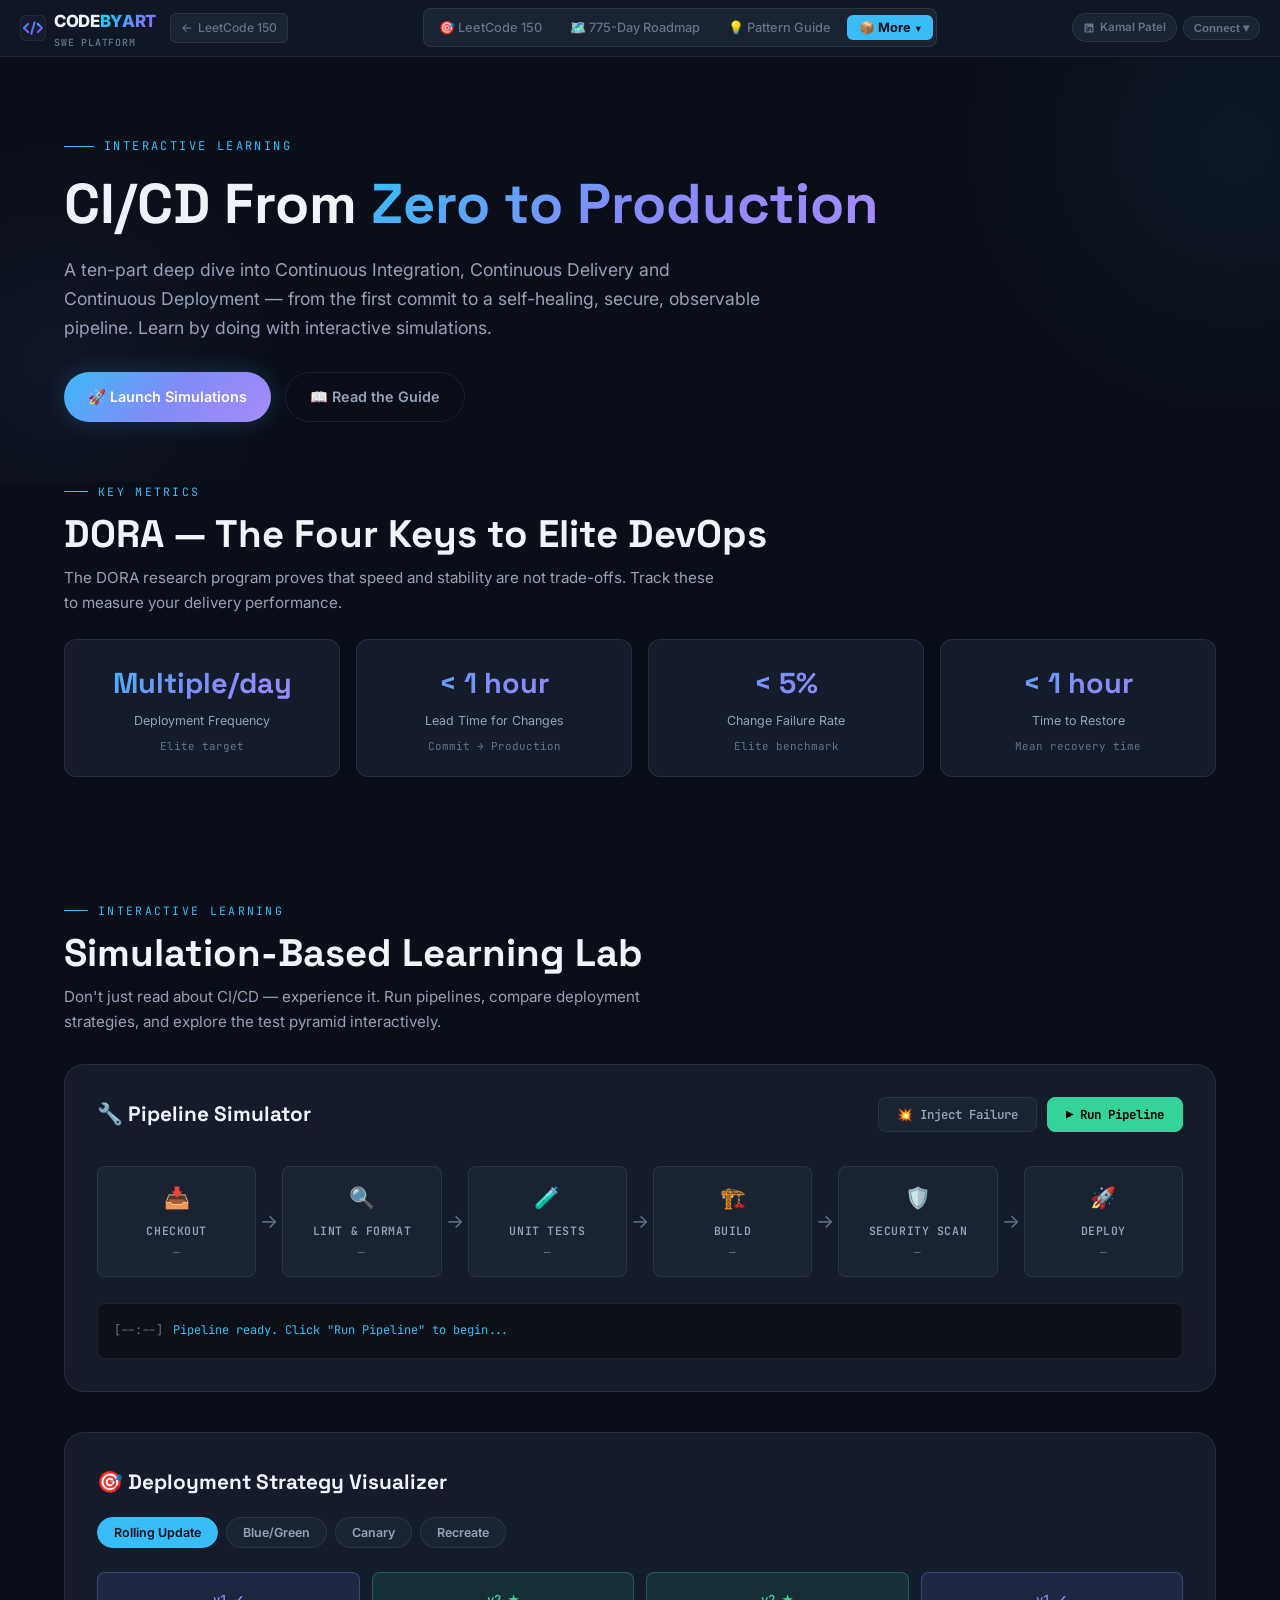
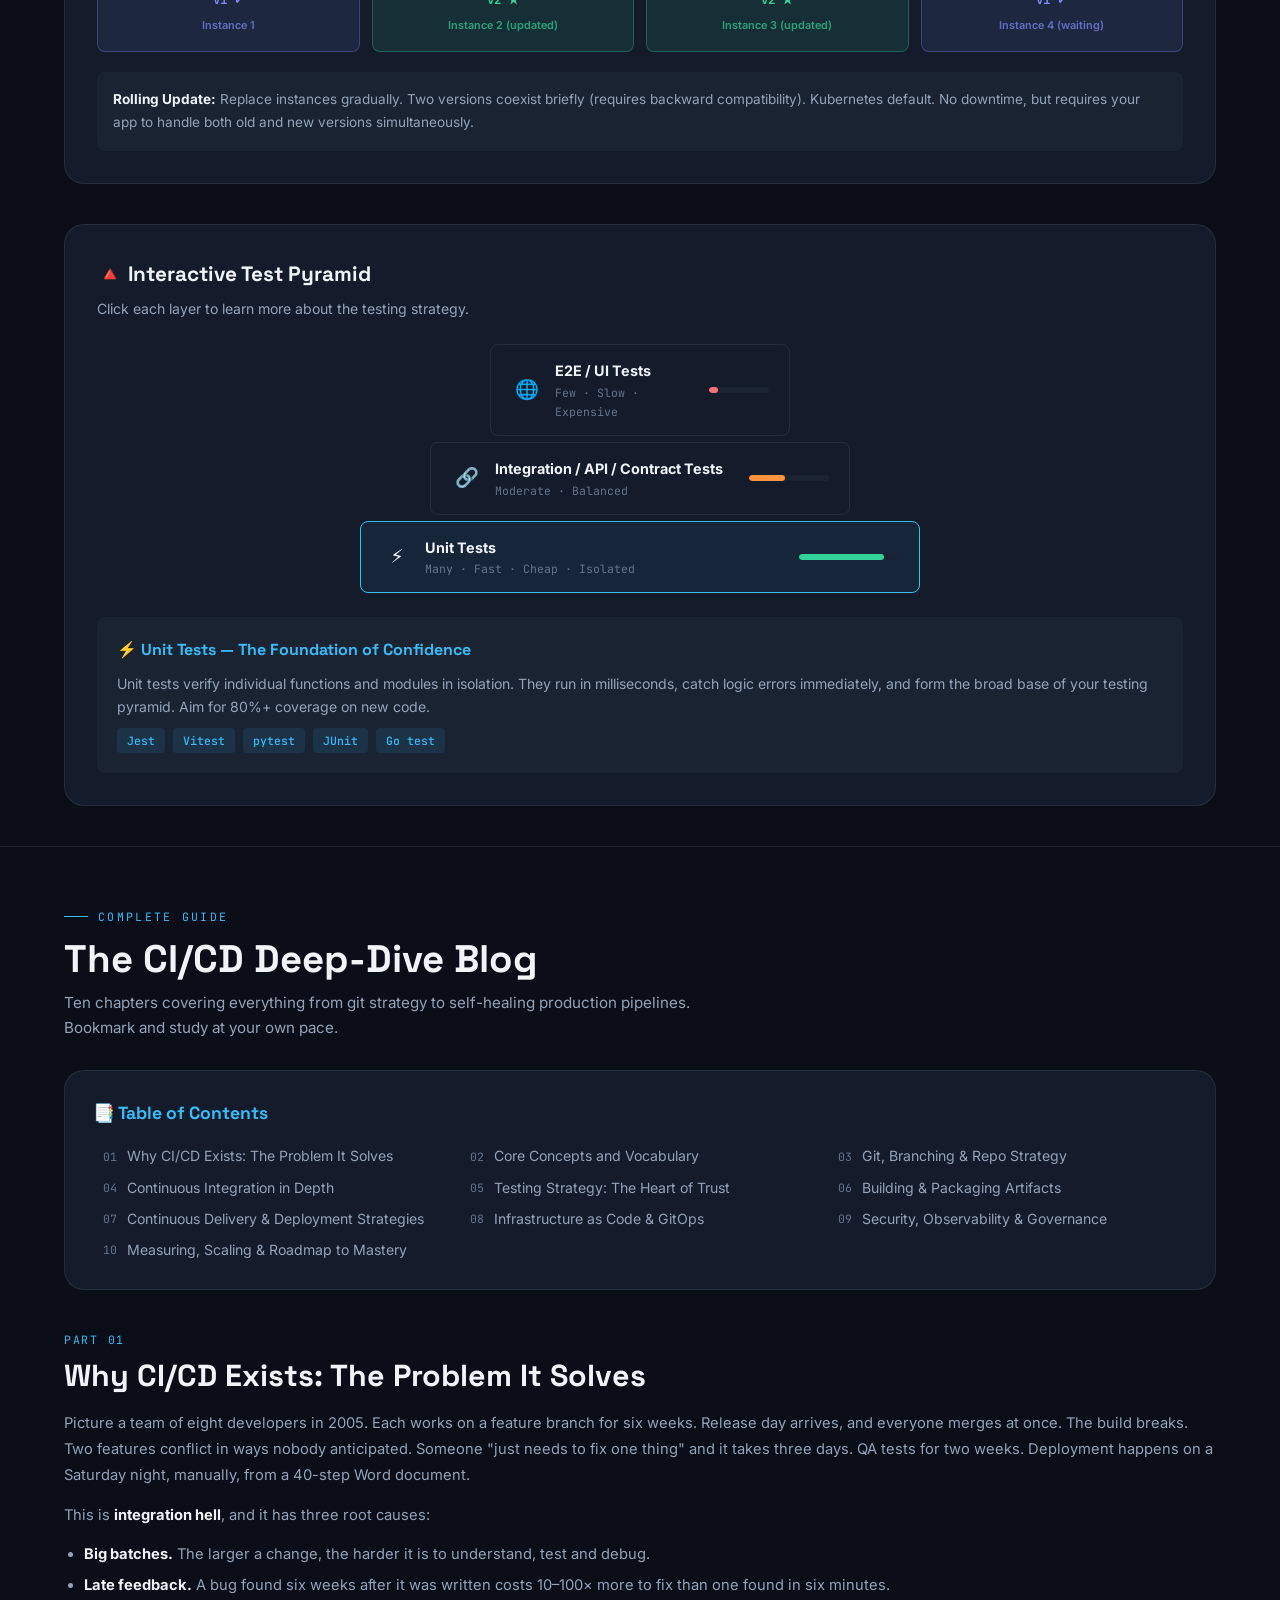
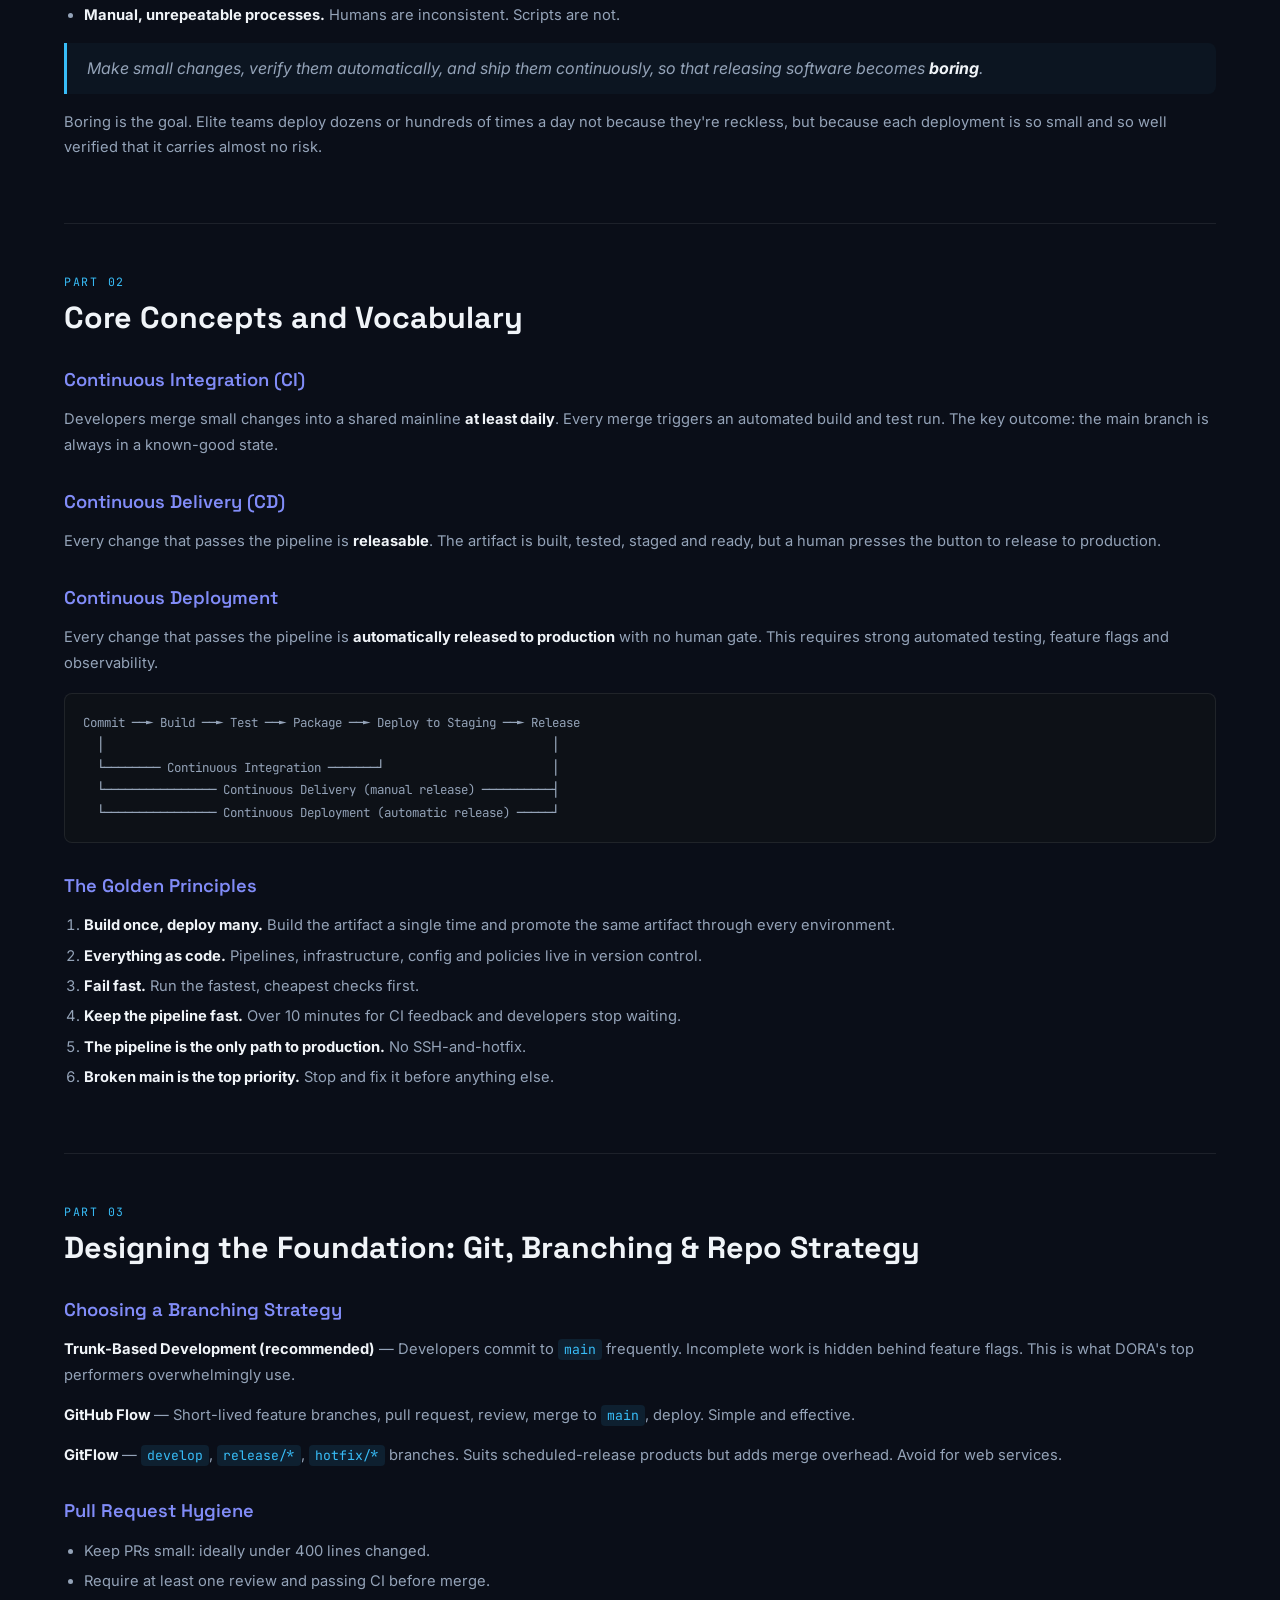
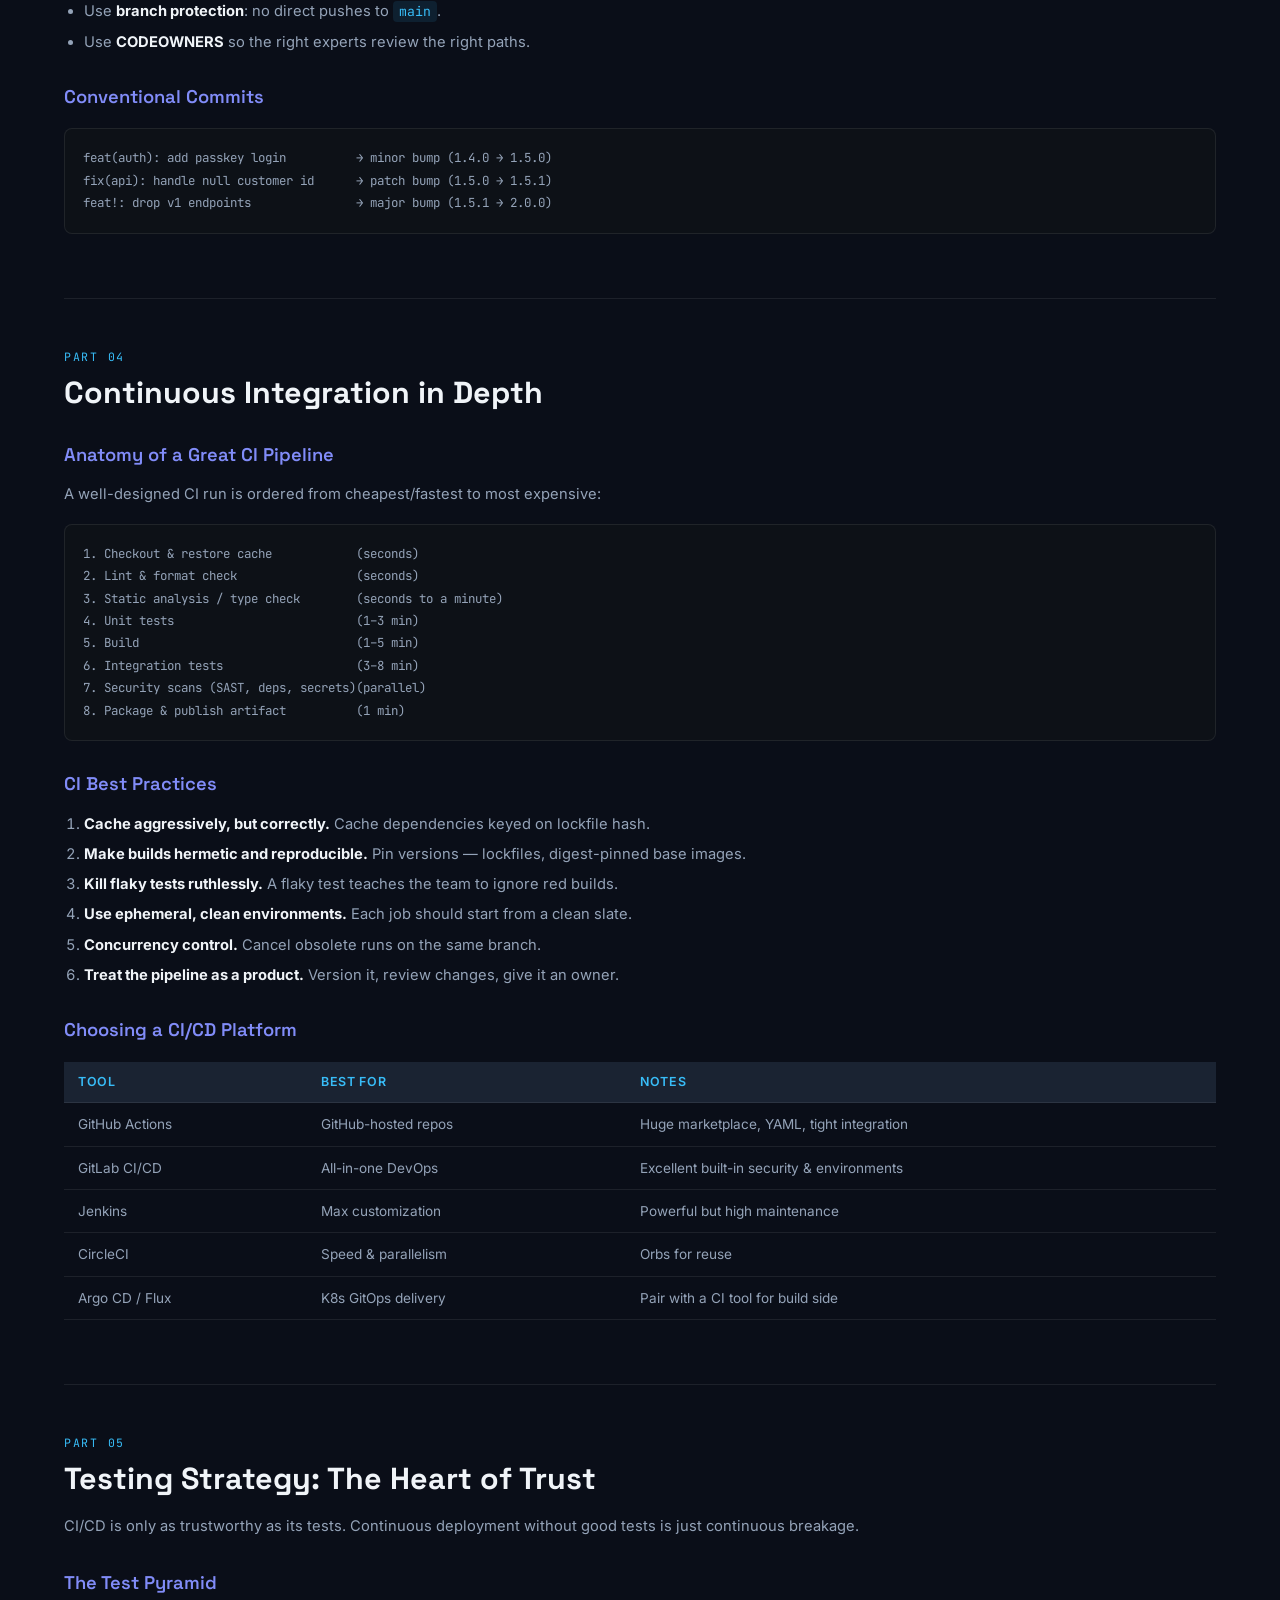
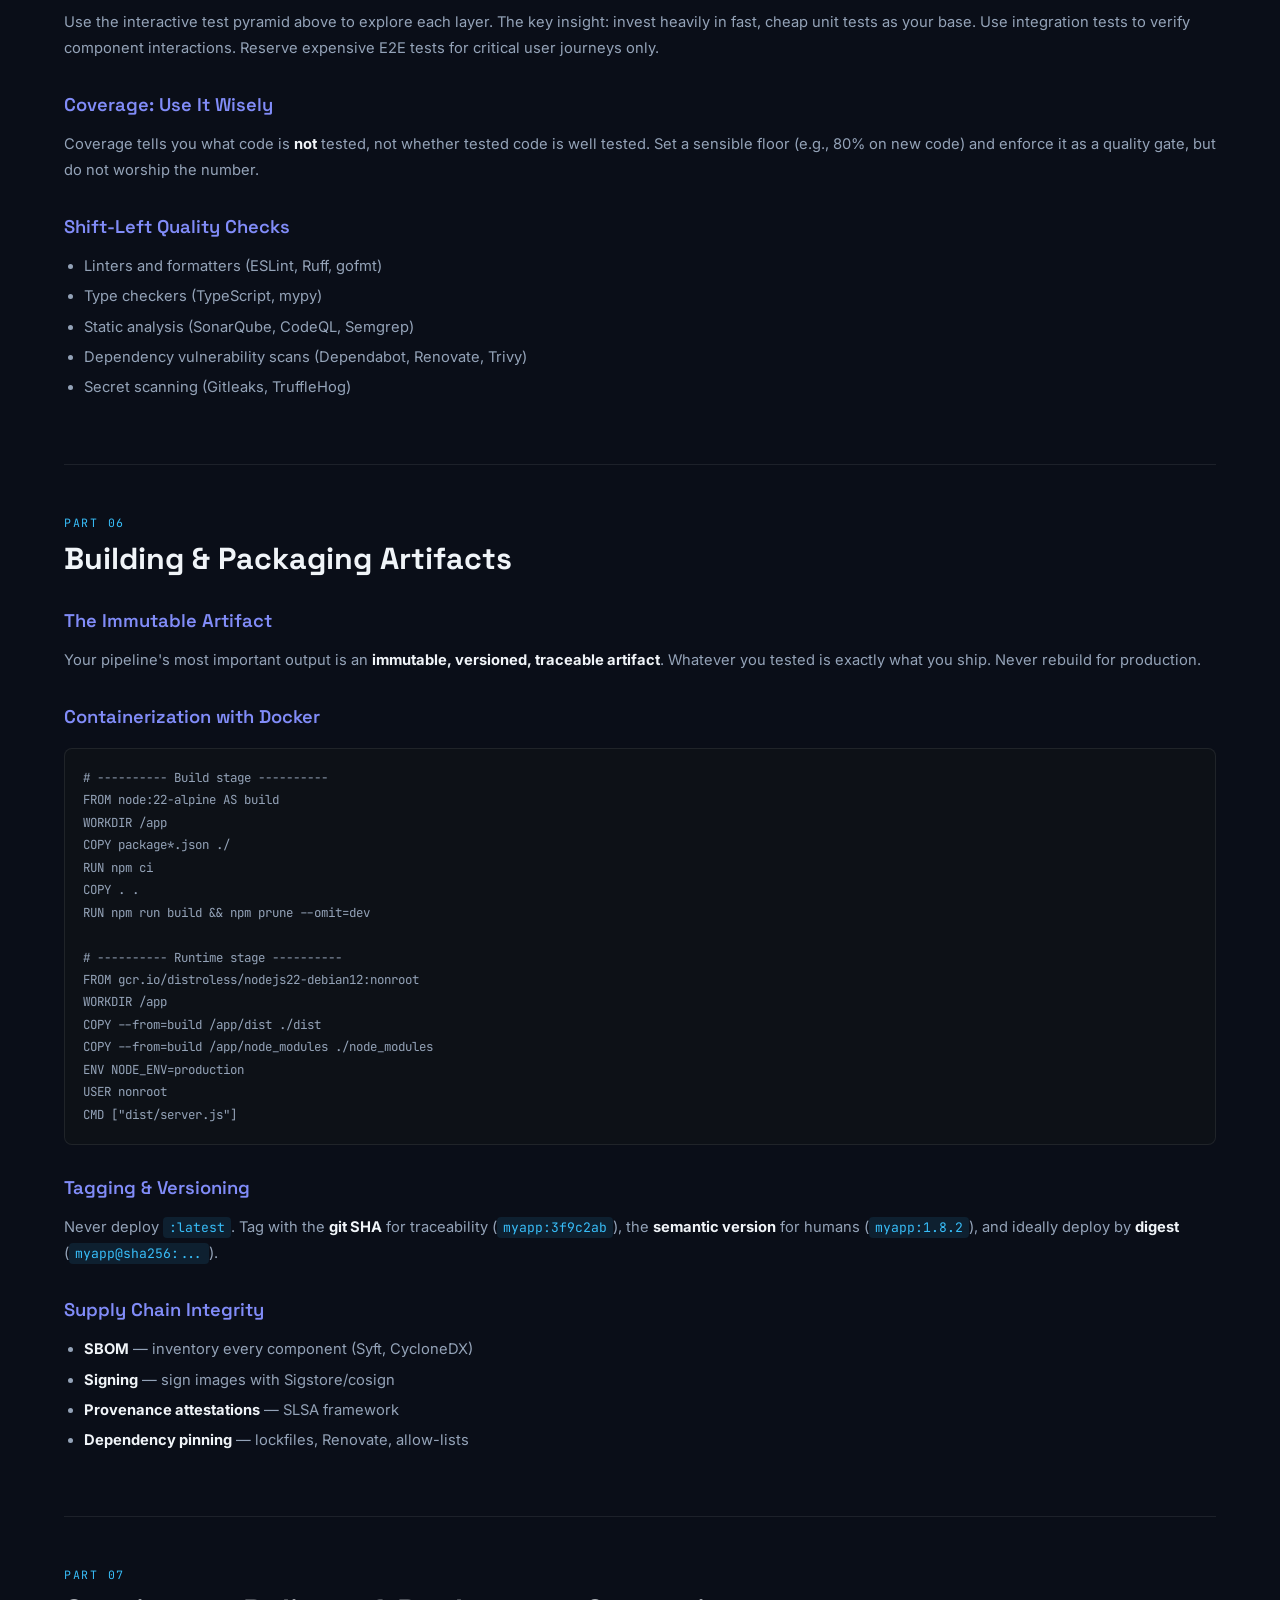
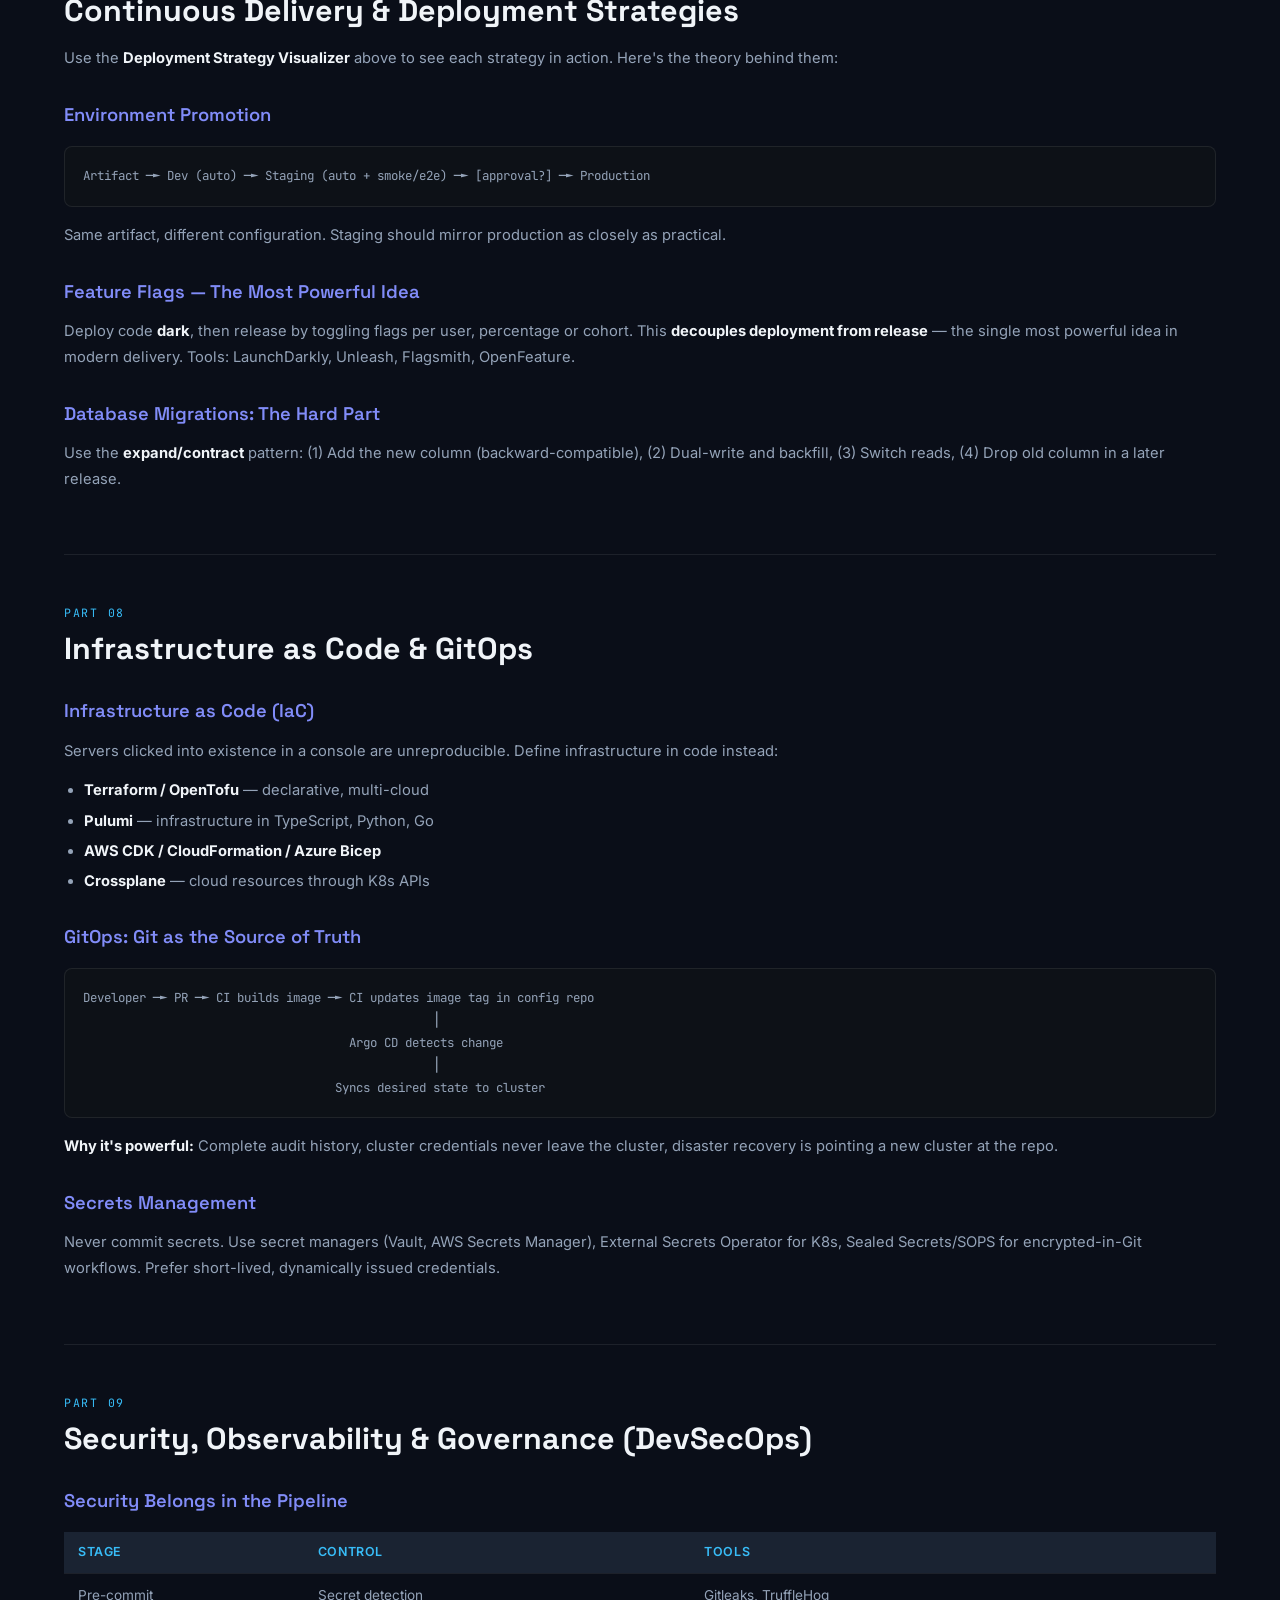
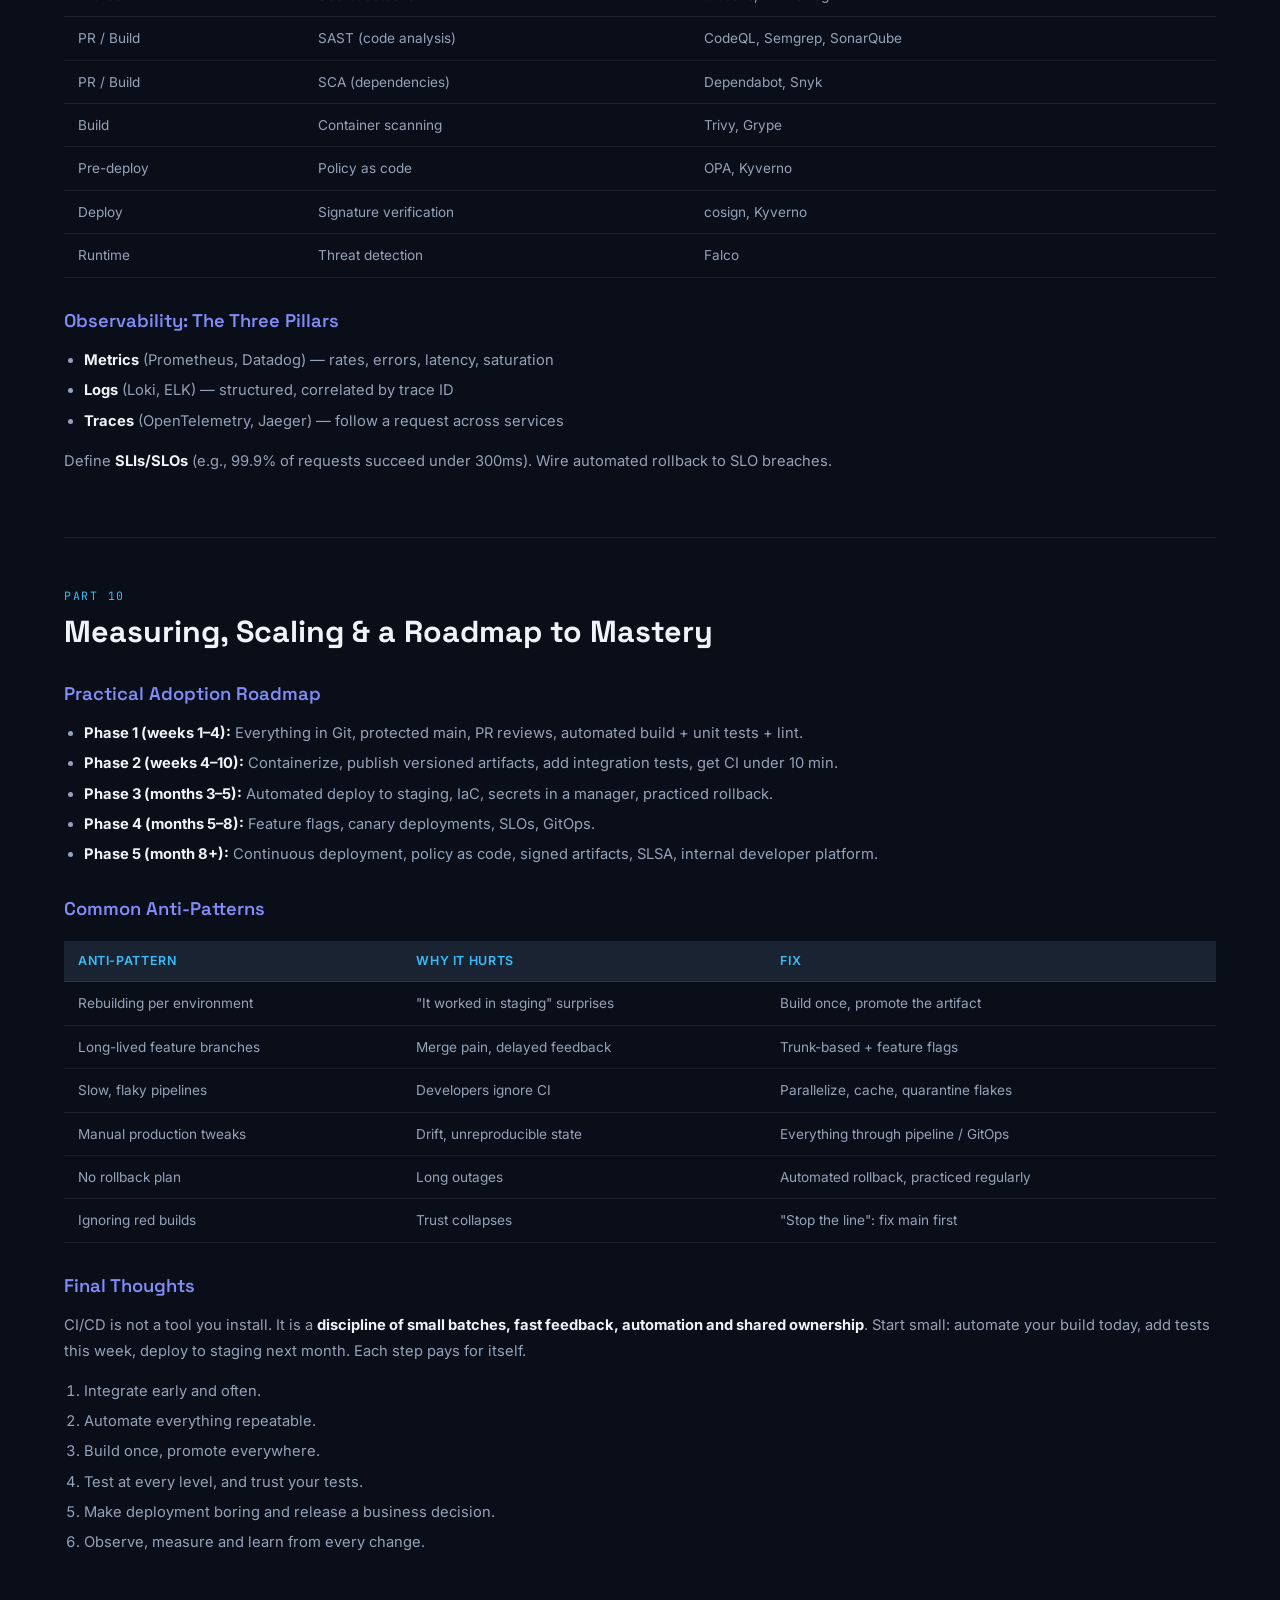
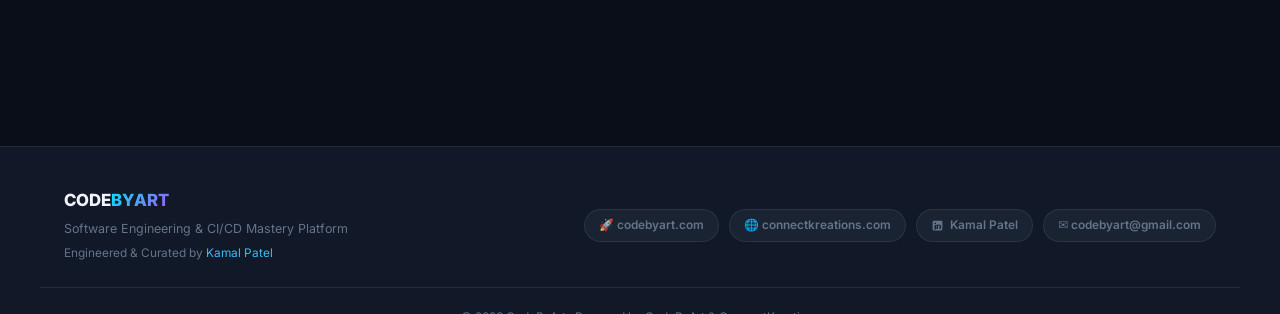
==== cicd_guide.html @ 1eb1fe35 "Add CI/CD complete guide" ====
<!DOCTYPE html>
<html lang="en">

<head>
  <meta charset="UTF-8">
  <meta name="viewport" content="width=device-width, initial-scale=1, viewport-fit=cover">
  <title>CI/CD From Zero to Production — Interactive Guide | CodeByArt</title>
  <meta name="description"
    content="Master CI/CD with interactive pipeline simulations, deployment strategy visualizations, and a comprehensive 10-part deep-dive blog. From first commit to self-healing pipelines.">
  <link rel="preconnect" href="https://fonts.googleapis.com">
  <link rel="preconnect" href="https://fonts.gstatic.com" crossorigin>
  <link
    href="https://fonts.googleapis.com/css2?family=Inter:wght@300;400;500;600;700;800;900&family=JetBrains+Mono:wght@400;500;600&family=Space+Grotesk:wght@400;500;600;700&display=swap"
    rel="stylesheet">
  <style>
    /* ===== ROOT & RESET ===== */
    :root {
      --bg: #0a0e18;
      --bg-surface: #111827;
      --bg-surface2: #1a2332;
      --bg-card: #141c2b;
      --bg-glass: rgba(17, 24, 39, 0.85);
      --border: rgba(255, 255, 255, 0.08);
      --border-hover: rgba(255, 255, 255, 0.16);
      --border-accent: rgba(56, 189, 248, 0.35);
      --text: #f0f4f8;
      --text-secondary: #94a3b8;
      --text-muted: #64748b;
      --accent: #38bdf8;
      --accent2: #818cf8;
      --accent3: #a78bfa;
      --accent-green: #34d399;
      --accent-orange: #fb923c;
      --accent-red: #f87171;
      --accent-pink: #f472b6;
      --gradient-accent: linear-gradient(135deg, #38bdf8 0%, #818cf8 50%, #a78bfa 100%);
      --gradient-warm: linear-gradient(135deg, #f472b6 0%, #fb923c 100%);
      --sans: 'Inter', system-ui, sans-serif;
      --display: 'Space Grotesk', sans-serif;
      --mono: 'JetBrains Mono', monospace;
      --ease: cubic-bezier(0.16, 1, 0.3, 1);
      --radius: 12px;
      --radius-sm: 8px;
      --radius-lg: 20px;
    }

    *,
    *::before,
    *::after {
      box-sizing: border-box;
      margin: 0;
      padding: 0;
    }

    html {
      scroll-behavior: smooth;
      scroll-padding-top: 70px;
    }

    body {
      font-family: var(--sans);
      background: var(--bg);
      color: var(--text);
      line-height: 1.65;
      -webkit-font-smoothing: antialiased;
    }

    ::selection {
      background: rgba(56, 189, 248, 0.3);
      color: #fff;
    }

    ::-webkit-scrollbar {
      width: 6px;
    }

    ::-webkit-scrollbar-track {
      background: var(--bg);
    }

    ::-webkit-scrollbar-thumb {
      background: var(--accent2);
      border-radius: 3px;
    }

    a {
      color: var(--accent);
      text-decoration: none;
    }

    a:hover {
      text-decoration: underline;
    }

    /* ===== HUB HEADER (consistent with dsa-mastery-hub) ===== */
    .hub-header {
      background: rgba(17, 24, 39, 0.88);
      backdrop-filter: blur(16px);
      -webkit-backdrop-filter: blur(16px);
      border-bottom: 1px solid var(--border);
      position: sticky;
      top: 0;
      z-index: 200;
      padding: 8px 20px;
    }

    .hub-container {
      display: flex;
      align-items: center;
      justify-content: space-between;
      max-width: 1400px;
      margin: 0 auto;
      gap: 12px;
    }

    .hub-left {
      display: flex;
      align-items: center;
      gap: 14px;
    }

    .hub-brand {
      display: flex;
      align-items: center;
      gap: 8px;
      color: var(--text);
      text-decoration: none;
      font-weight: 800;
      font-size: 1.05rem;
      letter-spacing: -0.02em;
    }

    .hub-brand:hover {
      text-decoration: none;
    }

    .hub-brand-art {
      background: linear-gradient(135deg, #00e5ff 0%, #a855f7 100%);
      -webkit-background-clip: text;
      -webkit-text-fill-color: transparent;
    }

    .hub-brand-sub {
      font-size: 0.62rem;
      font-family: var(--mono);
      color: var(--text-muted);
      text-transform: uppercase;
      letter-spacing: 0.08em;
      font-weight: 600;
      display: block;
      line-height: 1;
      margin-top: 2px;
    }

    .hub-return-btn {
      display: inline-flex;
      align-items: center;
      gap: 5px;
      padding: 4px 10px;
      border-radius: 6px;
      background: var(--bg-surface2);
      border: 1px solid var(--border);
      color: var(--text-muted);
      font-size: 0.76rem;
      font-weight: 500;
      text-decoration: none;
      transition: all 0.2s ease;
    }

    .hub-return-btn:hover {
      color: var(--accent);
      border-color: var(--accent);
      text-decoration: none;
    }

    .hub-tabs {
      display: flex;
      align-items: center;
      gap: 4px;
      background: var(--bg-surface2);
      padding: 3px;
      border-radius: 8px;
      border: 1px solid var(--border);
    }

    .hub-tab {
      padding: 5px 12px;
      border-radius: 6px;
      color: var(--text-muted);
      text-decoration: none;
      font-size: 0.8rem;
      font-weight: 500;
      transition: all 0.2s ease;
      white-space: nowrap;
    }

    .hub-tab:hover {
      color: var(--text);
      background: rgba(255, 255, 255, 0.05);
      text-decoration: none;
    }

    .hub-tab.active {
      background: var(--accent);
      color: #0a0e18;
      font-weight: 700;
    }

    /* More Dropdown in Hub Tabs */
    .hub-more-dropdown {
      position: relative;
      display: inline-flex;
    }

    .hub-more-trigger {
      padding: 5px 12px;
      border-radius: 6px;
      color: var(--text-muted);
      font-size: 0.8rem;
      font-weight: 500;
      cursor: pointer;
      background: none;
      border: none;
      font-family: inherit;
      transition: all 0.2s ease;
      white-space: nowrap;
    }

    .hub-more-trigger:hover,
    .hub-more-dropdown.open .hub-more-trigger {
      color: var(--text);
      background: rgba(255, 255, 255, 0.05);
    }

    .hub-more-trigger.active {
      background: var(--accent);
      color: #0a0e18;
      font-weight: 700;
    }

    .hub-more-trigger .caret {
      display: inline-block;
      transition: transform 0.2s ease;
      margin-left: 2px;
      font-size: 0.65rem;
    }

    .hub-more-dropdown.open .hub-more-trigger .caret {
      transform: rotate(180deg);
    }

    .hub-more-menu {
      position: absolute;
      top: calc(100% + 8px);
      left: 0;
      min-width: 220px;
      background: var(--bg-surface);
      border: 1px solid var(--border);
      border-radius: 10px;
      box-shadow: 0 12px 32px rgba(0, 0, 0, 0.5);
      padding: 6px;
      z-index: 1000;
      opacity: 0;
      visibility: hidden;
      transform: translateY(-6px);
      transition: opacity 0.2s var(--ease), transform 0.2s var(--ease), visibility 0.2s;
      pointer-events: none;
    }

    .hub-more-dropdown:hover .hub-more-menu,
    .hub-more-dropdown.open .hub-more-menu {
      opacity: 1;
      visibility: visible;
      transform: translateY(0);
      pointer-events: auto;
    }

    .hub-more-header {
      font-size: 0.62rem;
      font-weight: 700;
      text-transform: uppercase;
      letter-spacing: 0.08em;
      color: var(--text-muted);
      padding: 6px 10px 4px;
    }

    .hub-more-item {
      display: flex;
      align-items: center;
      gap: 8px;
      padding: 8px 10px;
      border-radius: 6px;
      color: var(--text-secondary);
      text-decoration: none;
      font-size: 0.8rem;
      font-weight: 500;
      transition: all 0.15s ease;
    }

    .hub-more-item:hover {
      background: rgba(56, 189, 248, 0.1);
      color: var(--text);
      text-decoration: none;
    }

    .hub-more-item.active {
      background: rgba(56, 189, 248, 0.15);
      color: var(--accent);
    }

    .hub-more-item-icon {
      font-size: 1rem;
      width: 20px;
      text-align: center;
    }

    .hub-more-divider {
      height: 1px;
      background: var(--border);
      margin: 4px 0;
    }

    /* Hub Network */
    .hub-network {
      display: flex;
      align-items: center;
      gap: 6px;
    }

    .hub-pill {
      display: inline-flex;
      align-items: center;
      gap: 5px;
      padding: 4px 10px;
      border-radius: 99px;
      background: var(--bg-surface2);
      border: 1px solid var(--border);
      color: var(--text-muted);
      text-decoration: none;
      font-size: 0.72rem;
      font-weight: 600;
      transition: all 0.2s ease;
      white-space: nowrap;
    }

    .hub-pill:hover {
      color: var(--text);
      border-color: var(--accent);
      text-decoration: none;
    }

    .hub-pill-dot {
      width: 5px;
      height: 5px;
      border-radius: 50%;
      background: #00e5ff;
    }

    .hub-pill-linkedin:hover {
      color: #38bdf8;
      border-color: #0a66c2;
    }

    .hub-dropdown {
      position: relative;
      display: inline-flex;
    }

    .hub-dropdown-menu {
      position: absolute;
      top: calc(100% + 8px);
      right: 0;
      width: 240px;
      background: var(--bg-surface);
      border: 1px solid var(--border);
      border-radius: 8px;
      box-shadow: 0 10px 25px rgba(0, 0, 0, 0.4);
      padding: 6px;
      z-index: 1000;
      opacity: 0;
      visibility: hidden;
      transform: translateY(-4px);
      transition: all 0.2s ease;
      pointer-events: none;
    }

    .hub-dropdown:hover .hub-dropdown-menu,
    .hub-dropdown.open .hub-dropdown-menu {
      opacity: 1;
      visibility: visible;
      transform: translateY(0);
      pointer-events: auto;
    }

    .hub-dropdown-item {
      display: flex;
      align-items: center;
      gap: 8px;
      padding: 8px 10px;
      border-radius: 6px;
      color: var(--text);
      text-decoration: none;
      font-size: 0.8rem;
      transition: background 0.15s ease;
    }

    .hub-dropdown-item:hover {
      background: var(--bg-surface2);
      text-decoration: none;
    }

    .hub-dropdown-header {
      font-size: 0.65rem;
      font-weight: 700;
      text-transform: uppercase;
      letter-spacing: 0.08em;
      color: var(--text-muted);
      padding: 4px 10px;
    }

    .hub-dropdown-divider {
      height: 1px;
      background: var(--border);
      margin: 4px 0;
    }

    @media (max-width: 900px) {
      .hub-container {
        flex-wrap: wrap;
      }

      .hub-network {
        display: none;
      }

      .hub-tabs {
        width: 100%;
        justify-content: flex-start;
        overflow-x: auto;
      }
    }

    /* ===== PAGE LAYOUT ===== */
    .page-container {
      max-width: 1200px;
      margin: 0 auto;
      padding: 0 24px;
    }

    /* ===== HERO SECTION ===== */
    .cicd-hero {
      position: relative;
      padding: 80px 0 60px;
      overflow: hidden;
    }

    .cicd-hero::before {
      content: '';
      position: absolute;
      top: -50%;
      right: -20%;
      width: 600px;
      height: 600px;
      background: radial-gradient(circle, rgba(56, 189, 248, 0.06) 0%, transparent 70%);
      pointer-events: none;
    }

    .cicd-hero::after {
      content: '';
      position: absolute;
      bottom: -30%;
      left: -15%;
      width: 500px;
      height: 500px;
      background: radial-gradient(circle, rgba(129, 140, 248, 0.06) 0%, transparent 70%);
      pointer-events: none;
    }

    .hero-label {
      font-family: var(--mono);
      font-size: 0.75rem;
      letter-spacing: 0.2em;
      text-transform: uppercase;
      color: var(--accent);
      display: flex;
      align-items: center;
      gap: 10px;
      margin-bottom: 16px;
    }

    .hero-label::before {
      content: '';
      width: 30px;
      height: 1px;
      background: var(--accent);
    }

    .hero-title {
      font-family: var(--display);
      font-size: clamp(2.2rem, 5vw, 3.5rem);
      font-weight: 700;
      line-height: 1.15;
      margin-bottom: 18px;
    }

    .hero-title .gradient {
      background: var(--gradient-accent);
      -webkit-background-clip: text;
      -webkit-text-fill-color: transparent;
      background-clip: text;
    }

    .hero-subtitle {
      font-size: 1.1rem;
      color: var(--text-secondary);
      max-width: 700px;
      margin-bottom: 30px;
    }

    .hero-actions {
      display: flex;
      gap: 14px;
      flex-wrap: wrap;
    }

    .btn {
      display: inline-flex;
      align-items: center;
      gap: 8px;
      padding: 12px 24px;
      border-radius: 60px;
      font-family: var(--sans);
      font-weight: 600;
      font-size: 0.9rem;
      text-decoration: none;
      cursor: pointer;
      border: none;
      transition: all 0.3s var(--ease);
    }

    .btn-primary {
      background: var(--gradient-accent);
      color: #fff;
      box-shadow: 0 0 25px rgba(56, 189, 248, 0.2);
    }

    .btn-primary:hover {
      transform: translateY(-2px);
      box-shadow: 0 0 35px rgba(56, 189, 248, 0.35);
      text-decoration: none;
    }

    .btn-outline {
      background: transparent;
      color: var(--text-secondary);
      border: 1.5px solid var(--border);
    }

    .btn-outline:hover {
      border-color: var(--accent);
      color: var(--text);
      text-decoration: none;
    }

    /* ===== SECTION TITLES ===== */
    .section-divider {
      padding: 60px 0 30px;
      position: relative;
    }

    .section-label {
      font-family: var(--mono);
      font-size: 0.72rem;
      letter-spacing: 0.2em;
      text-transform: uppercase;
      color: var(--accent);
      display: flex;
      align-items: center;
      gap: 10px;
      margin-bottom: 10px;
    }

    .section-label::before {
      content: '';
      width: 24px;
      height: 1px;
      background: var(--accent);
    }

    .section-heading {
      font-family: var(--display);
      font-size: clamp(1.6rem, 3vw, 2.4rem);
      font-weight: 700;
      line-height: 1.2;
      margin-bottom: 8px;
    }

    .section-desc {
      color: var(--text-secondary);
      font-size: 0.95rem;
      max-width: 650px;
    }

    /* ===== SIMULATION CARDS ===== */
    .sim-grid {
      display: grid;
      grid-template-columns: repeat(auto-fit, minmax(360px, 1fr));
      gap: 24px;
      margin-bottom: 60px;
    }

    .sim-card {
      background: var(--bg-card);
      border: 1px solid var(--border);
      border-radius: var(--radius-lg);
      padding: 28px;
      transition: all 0.3s var(--ease);
      position: relative;
      overflow: hidden;
    }

    .sim-card::before {
      content: '';
      position: absolute;
      top: 0;
      left: 0;
      right: 0;
      height: 3px;
      background: var(--gradient-accent);
      opacity: 0;
      transition: opacity 0.3s;
    }

    .sim-card:hover {
      border-color: var(--border-hover);
      transform: translateY(-3px);
      box-shadow: 0 12px 40px rgba(0, 0, 0, 0.3);
    }

    .sim-card:hover::before {
      opacity: 1;
    }

    .sim-card-icon {
      font-size: 2rem;
      margin-bottom: 16px;
    }

    .sim-card-title {
      font-family: var(--display);
      font-size: 1.25rem;
      font-weight: 700;
      margin-bottom: 8px;
    }

    .sim-card-desc {
      color: var(--text-secondary);
      font-size: 0.88rem;
      margin-bottom: 20px;
    }

    /* ===== PIPELINE SIMULATOR ===== */
    .pipeline-sim {
      background: var(--bg-card);
      border: 1px solid var(--border);
      border-radius: var(--radius-lg);
      padding: 32px;
      margin-bottom: 40px;
    }

    .pipeline-sim-header {
      display: flex;
      align-items: center;
      justify-content: space-between;
      margin-bottom: 24px;
      flex-wrap: wrap;
      gap: 12px;
    }

    .pipeline-sim-title {
      font-family: var(--display);
      font-size: 1.3rem;
      font-weight: 700;
    }

    .pipeline-controls {
      display: flex;
      gap: 10px;
      align-items: center;
    }

    .pipeline-btn {
      padding: 8px 18px;
      border-radius: 8px;
      border: 1px solid var(--border);
      background: var(--bg-surface2);
      color: var(--text-secondary);
      font-family: var(--mono);
      font-size: 0.78rem;
      font-weight: 600;
      cursor: pointer;
      transition: all 0.2s ease;
    }

    .pipeline-btn:hover {
      border-color: var(--accent);
      color: var(--accent);
    }

    .pipeline-btn.active {
      background: var(--accent);
      color: var(--bg);
      border-color: var(--accent);
    }

    .pipeline-btn.run-btn {
      background: var(--accent-green);
      color: #000;
      border-color: var(--accent-green);
      font-weight: 700;
    }

    .pipeline-btn.run-btn:hover {
      box-shadow: 0 0 20px rgba(52, 211, 153, 0.3);
    }

    .pipeline-btn.run-btn:disabled {
      opacity: 0.5;
      cursor: not-allowed;
    }

    .pipeline-stages {
      display: flex;
      gap: 4px;
      align-items: center;
      overflow-x: auto;
      padding: 10px 0;
      margin-bottom: 16px;
    }

    .pipeline-stage {
      flex: 1;
      min-width: 110px;
      background: var(--bg-surface2);
      border: 1px solid var(--border);
      border-radius: var(--radius-sm);
      padding: 14px;
      text-align: center;
      transition: all 0.4s var(--ease);
      position: relative;
    }

    .pipeline-stage .stage-icon {
      font-size: 1.3rem;
      margin-bottom: 6px;
    }

    .pipeline-stage .stage-name {
      font-size: 0.72rem;
      font-weight: 600;
      color: var(--text-secondary);
      font-family: var(--mono);
      text-transform: uppercase;
      letter-spacing: 0.05em;
    }

    .pipeline-stage .stage-time {
      font-size: 0.68rem;
      color: var(--text-muted);
      margin-top: 4px;
      font-family: var(--mono);
    }

    .pipeline-stage.running {
      border-color: var(--accent);
      background: rgba(56, 189, 248, 0.08);
      box-shadow: 0 0 20px rgba(56, 189, 248, 0.15);
    }

    .pipeline-stage.running .stage-name {
      color: var(--accent);
    }

    .pipeline-stage.passed {
      border-color: var(--accent-green);
      background: rgba(52, 211, 153, 0.06);
    }

    .pipeline-stage.passed .stage-name {
      color: var(--accent-green);
    }

    .pipeline-stage.failed {
      border-color: var(--accent-red);
      background: rgba(248, 113, 113, 0.06);
    }

    .pipeline-stage.failed .stage-name {
      color: var(--accent-red);
    }

    .pipeline-arrow {
      font-size: 1.2rem;
      color: var(--text-muted);
      flex-shrink: 0;
    }

    .pipeline-log {
      background: #0d1117;
      border: 1px solid var(--border);
      border-radius: var(--radius-sm);
      padding: 16px;
      font-family: var(--mono);
      font-size: 0.75rem;
      line-height: 1.8;
      max-height: 200px;
      overflow-y: auto;
      color: var(--text-secondary);
    }

    .log-line {
      display: flex;
      gap: 10px;
    }

    .log-time {
      color: var(--text-muted);
      flex-shrink: 0;
    }

    .log-msg {
      flex: 1;
    }

    .log-msg.success {
      color: var(--accent-green);
    }

    .log-msg.error {
      color: var(--accent-red);
    }

    .log-msg.warn {
      color: var(--accent-orange);
    }

    .log-msg.info {
      color: var(--accent);
    }

    /* ===== DEPLOYMENT STRATEGY SIMULATOR ===== */
    .deploy-sim {
      background: var(--bg-card);
      border: 1px solid var(--border);
      border-radius: var(--radius-lg);
      padding: 32px;
      margin-bottom: 40px;
    }

    .deploy-strategies {
      display: flex;
      gap: 8px;
      flex-wrap: wrap;
      margin-bottom: 24px;
    }

    .strategy-pill {
      padding: 7px 16px;
      border-radius: 20px;
      border: 1px solid var(--border);
      background: var(--bg-surface2);
      color: var(--text-secondary);
      font-size: 0.78rem;
      font-weight: 600;
      cursor: pointer;
      transition: all 0.2s ease;
      font-family: inherit;
    }

    .strategy-pill:hover {
      border-color: var(--accent);
      color: var(--text);
    }

    .strategy-pill.active {
      background: var(--accent);
      color: var(--bg);
      border-color: var(--accent);
    }

    .deploy-visual {
      display: flex;
      gap: 12px;
      margin-bottom: 20px;
      min-height: 80px;
      align-items: stretch;
    }

    .server-block {
      flex: 1;
      border-radius: var(--radius-sm);
      padding: 16px;
      text-align: center;
      font-size: 0.78rem;
      font-weight: 600;
      font-family: var(--mono);
      transition: all 0.5s var(--ease);
      display: flex;
      flex-direction: column;
      align-items: center;
      justify-content: center;
      gap: 6px;
      border: 1px solid var(--border);
    }

    .server-block.old {
      background: rgba(129, 140, 248, 0.1);
      border-color: rgba(129, 140, 248, 0.3);
      color: var(--accent2);
    }

    .server-block.new {
      background: rgba(52, 211, 153, 0.1);
      border-color: rgba(52, 211, 153, 0.3);
      color: var(--accent-green);
    }

    .server-block.canary {
      background: rgba(251, 146, 60, 0.1);
      border-color: rgba(251, 146, 60, 0.3);
      color: var(--accent-orange);
    }

    .server-block.down {
      background: rgba(248, 113, 113, 0.06);
      border-color: rgba(248, 113, 113, 0.2);
      color: var(--accent-red);
      opacity: 0.4;
    }

    .deploy-desc {
      background: var(--bg-surface2);
      border-radius: var(--radius-sm);
      padding: 16px;
      font-size: 0.85rem;
      color: var(--text-secondary);
      line-height: 1.7;
    }

    .deploy-desc strong {
      color: var(--text);
    }

    /* ===== TEST PYRAMID ===== */
    .pyramid-sim {
      background: var(--bg-card);
      border: 1px solid var(--border);
      border-radius: var(--radius-lg);
      padding: 32px;
      margin-bottom: 40px;
    }

    .pyramid-visual {
      display: flex;
      flex-direction: column;
      align-items: center;
      gap: 6px;
      margin: 24px 0;
    }

    .pyramid-layer {
      display: flex;
      align-items: center;
      gap: 12px;
      padding: 14px 20px;
      border-radius: var(--radius-sm);
      border: 1px solid var(--border);
      transition: all 0.3s var(--ease);
      cursor: pointer;
      width: 100%;
      max-width: 600px;
    }

    .pyramid-layer:hover {
      border-color: var(--border-hover);
      transform: translateX(6px);
    }

    .pyramid-layer.active {
      border-color: var(--accent);
      background: rgba(56, 189, 248, 0.06);
    }

    .pyramid-layer-icon {
      font-size: 1.2rem;
      width: 32px;
      text-align: center;
    }

    .pyramid-layer-info {
      flex: 1;
    }

    .pyramid-layer-name {
      font-weight: 700;
      font-size: 0.9rem;
    }

    .pyramid-layer-meta {
      font-size: 0.72rem;
      color: var(--text-muted);
      font-family: var(--mono);
    }

    .pyramid-layer-bar {
      height: 6px;
      border-radius: 3px;
      background: var(--bg-surface2);
      overflow: hidden;
      min-width: 80px;
    }

    .pyramid-layer-fill {
      height: 100%;
      border-radius: 3px;
      transition: width 0.5s var(--ease);
    }

    .pyramid-detail {
      background: var(--bg-surface2);
      border-radius: var(--radius-sm);
      padding: 20px;
      margin-top: 16px;
      display: none;
    }

    .pyramid-detail.active {
      display: block;
    }

    .pyramid-detail h4 {
      font-family: var(--display);
      margin-bottom: 8px;
      color: var(--accent);
    }

    .pyramid-detail p {
      color: var(--text-secondary);
      font-size: 0.88rem;
    }

    .pyramid-detail .tools-list {
      display: flex;
      gap: 8px;
      flex-wrap: wrap;
      margin-top: 10px;
    }

    .pyramid-detail .tool-tag {
      padding: 3px 10px;
      border-radius: 4px;
      background: rgba(56, 189, 248, 0.1);
      color: var(--accent);
      font-family: var(--mono);
      font-size: 0.72rem;
      font-weight: 500;
    }

    /* ===== DORA METRICS ===== */
    .dora-grid {
      display: grid;
      grid-template-columns: repeat(auto-fit, minmax(200px, 1fr));
      gap: 16px;
      margin: 24px 0;
    }

    .dora-card {
      background: var(--bg-card);
      border: 1px solid var(--border);
      border-radius: var(--radius);
      padding: 20px;
      text-align: center;
      transition: all 0.3s var(--ease);
    }

    .dora-card:hover {
      border-color: var(--border-hover);
      transform: translateY(-2px);
    }

    .dora-card-value {
      font-family: var(--display);
      font-size: 1.8rem;
      font-weight: 700;
      background: var(--gradient-accent);
      -webkit-background-clip: text;
      -webkit-text-fill-color: transparent;
      background-clip: text;
    }

    .dora-card-label {
      font-size: 0.78rem;
      color: var(--text-secondary);
      margin-top: 4px;
    }

    .dora-card-target {
      font-size: 0.68rem;
      color: var(--text-muted);
      font-family: var(--mono);
      margin-top: 6px;
    }

    /* ===== BLOG SECTION ===== */
    .blog-section {
      padding: 40px 0 80px;
      border-top: 1px solid var(--border);
    }

    .blog-toc {
      background: var(--bg-card);
      border: 1px solid var(--border);
      border-radius: var(--radius-lg);
      padding: 28px;
      margin-bottom: 40px;
    }

    .blog-toc-title {
      font-family: var(--display);
      font-size: 1.1rem;
      font-weight: 700;
      margin-bottom: 16px;
      color: var(--accent);
    }

    .blog-toc-list {
      list-style: none;
      display: grid;
      grid-template-columns: repeat(auto-fill, minmax(280px, 1fr));
      gap: 8px;
    }

    .blog-toc-item {
      display: flex;
      align-items: center;
      gap: 10px;
    }

    .blog-toc-item a {
      color: var(--text-secondary);
      font-size: 0.88rem;
      transition: color 0.2s;
    }

    .blog-toc-item a:hover {
      color: var(--accent);
    }

    .blog-toc-num {
      font-family: var(--mono);
      font-size: 0.72rem;
      color: var(--text-muted);
      width: 24px;
      text-align: right;
    }

    /* Blog Articles */
    .blog-article {
      margin-bottom: 48px;
      padding-bottom: 48px;
      border-bottom: 1px solid var(--border);
    }

    .blog-article:last-child {
      border-bottom: none;
    }

    .blog-part-label {
      font-family: var(--mono);
      font-size: 0.72rem;
      letter-spacing: 0.15em;
      text-transform: uppercase;
      color: var(--accent);
      margin-bottom: 8px;
    }

    .blog-article h2 {
      font-family: var(--display);
      font-size: clamp(1.4rem, 2.5vw, 1.9rem);
      font-weight: 700;
      margin-bottom: 16px;
      line-height: 1.25;
    }

    .blog-article h3 {
      font-family: var(--display);
      font-size: 1.15rem;
      font-weight: 600;
      margin: 28px 0 12px;
      color: var(--accent2);
    }

    .blog-article p {
      color: var(--text-secondary);
      font-size: 0.92rem;
      margin-bottom: 14px;
      line-height: 1.75;
    }

    .blog-article ul,
    .blog-article ol {
      margin: 12px 0 16px 20px;
      color: var(--text-secondary);
      font-size: 0.92rem;
    }

    .blog-article li {
      margin-bottom: 6px;
      line-height: 1.65;
    }

    .blog-article strong {
      color: var(--text);
    }

    .blog-article blockquote {
      border-left: 3px solid var(--accent);
      padding: 12px 20px;
      margin: 16px 0;
      background: rgba(56, 189, 248, 0.04);
      border-radius: 0 var(--radius-sm) var(--radius-sm) 0;
      color: var(--text-secondary);
      font-style: italic;
    }

    .blog-article code {
      font-family: var(--mono);
      font-size: 0.82rem;
      background: rgba(56, 189, 248, 0.1);
      padding: 2px 6px;
      border-radius: 4px;
      color: var(--accent);
    }

    .blog-article pre {
      background: #0d1117;
      border: 1px solid var(--border);
      border-radius: var(--radius-sm);
      padding: 18px;
      overflow-x: auto;
      margin: 16px 0;
    }

    .blog-article pre code {
      background: none;
      padding: 0;
      color: var(--text-secondary);
      font-size: 0.78rem;
      line-height: 1.7;
    }

    .blog-table-wrap {
      overflow-x: auto;
      margin: 16px 0;
    }

    .blog-table {
      width: 100%;
      border-collapse: collapse;
      font-size: 0.85rem;
    }

    .blog-table th,
    .blog-table td {
      padding: 10px 14px;
      text-align: left;
      border-bottom: 1px solid var(--border);
    }

    .blog-table th {
      color: var(--accent);
      font-weight: 600;
      font-size: 0.78rem;
      text-transform: uppercase;
      letter-spacing: 0.05em;
      background: var(--bg-surface2);
    }

    .blog-table td {
      color: var(--text-secondary);
    }

    .blog-table tr:hover td {
      background: rgba(56, 189, 248, 0.03);
    }

    /* ===== FOOTER ===== */
    .footer {
      background: var(--bg-surface);
      border-top: 1px solid var(--border);
      padding: 40px 0 24px;
    }

    .footer-container {
      max-width: 1200px;
      margin: 0 auto;
      padding: 0 24px;
      display: flex;
      justify-content: space-between;
      align-items: center;
      flex-wrap: wrap;
      gap: 16px;
    }

    .footer-brand-name {
      font-weight: 800;
      font-size: 1.05rem;
    }

    .footer-brand-art {
      background: linear-gradient(135deg, #00e5ff 0%, #a855f7 100%);
      -webkit-background-clip: text;
      -webkit-text-fill-color: transparent;
    }

    .footer-tagline {
      font-size: 0.78rem;
      color: var(--text-muted);
      margin-top: 4px;
    }

    .footer-links {
      display: flex;
      gap: 10px;
      flex-wrap: wrap;
    }

    .footer-pill {
      display: inline-flex;
      align-items: center;
      gap: 6px;
      padding: 6px 14px;
      border-radius: 20px;
      background: var(--bg-surface2);
      border: 1px solid var(--border);
      color: var(--text-muted);
      font-size: 0.74rem;
      font-weight: 600;
      text-decoration: none;
      transition: all 0.2s ease;
    }

    .footer-pill:hover {
      border-color: var(--accent);
      color: var(--text);
      text-decoration: none;
    }

    .footer-bottom {
      text-align: center;
      padding-top: 20px;
      border-top: 1px solid var(--border);
      margin-top: 24px;
      font-size: 0.74rem;
      color: var(--text-muted);
      max-width: 1200px;
      margin-left: auto;
      margin-right: auto;
      padding-left: 24px;
      padding-right: 24px;
    }

    /* ===== ANIMATIONS ===== */
    @keyframes pulse-ring {

      0%,
      100% {
        box-shadow: 0 0 0 0 rgba(56, 189, 248, 0.4);
      }

      50% {
        box-shadow: 0 0 0 8px rgba(56, 189, 248, 0);
      }
    }

    @keyframes slideIn {
      from {
        opacity: 0;
        transform: translateY(12px);
      }

      to {
        opacity: 1;
        transform: translateY(0);
      }
    }

    .animate-in {
      animation: slideIn 0.5s var(--ease) both;
    }

    /* ===== RESPONSIVE ===== */
    @media (max-width: 768px) {
      .sim-grid {
        grid-template-columns: 1fr;
      }

      .pipeline-stages {
        flex-direction: column;
      }

      .pipeline-arrow {
        transform: rotate(90deg);
      }

      .deploy-visual {
        flex-direction: column;
      }

      .dora-grid {
        grid-template-columns: repeat(2, 1fr);
      }

      .blog-toc-list {
        grid-template-columns: 1fr;
      }
    }
  </style>
</head>

<body>
  <!-- ===== HUB HEADER ===== -->
  <header class="hub-header">
    <div class="hub-container">
      <div class="hub-left">
        <a href="index.html" class="hub-brand" title="CodeByArt Software Engineering Platform">
          <svg width="26" height="26" viewBox="0 0 32 32" fill="none" xmlns="http://www.w3.org/2000/svg">
            <defs>
              <linearGradient id="cba-grad-ci" x1="0%" y1="0%" x2="100%" y2="100%">
                <stop offset="0%" stop-color="#00e5ff" />
                <stop offset="50%" stop-color="#6366f1" />
                <stop offset="100%" stop-color="#b14aff" />
              </linearGradient>
            </defs>
            <rect width="32" height="32" rx="8" fill="#141c2b" stroke="rgba(255,255,255,0.14)" />
            <path d="M10 11L5 16L10 21" stroke="url(#cba-grad-ci)" stroke-width="2.5" stroke-linecap="round"
              stroke-linejoin="round" />
            <path d="M22 11L27 16L22 21" stroke="url(#cba-grad-ci)" stroke-width="2.5" stroke-linecap="round"
              stroke-linejoin="round" />
            <path d="M18 9L14 23" stroke="url(#cba-grad-ci)" stroke-width="2.5" stroke-linecap="round" />
          </svg>
          <div>
            <span>CODE<span class="hub-brand-art">BYART</span></span>
            <span class="hub-brand-sub">SWE Platform</span>
          </div>
        </a>
        <a href="index.html" class="hub-return-btn" title="Return to LeetCode 150 Hub">
          <span>&larr;</span> <span>LeetCode 150</span>
        </a>
      </div>

      <nav class="hub-tabs">
        <a href="index.html" class="hub-tab">🎯 LeetCode 150</a>
        <a href="dsa_roadmap.html" class="hub-tab">🗺️ 775-Day Roadmap</a>
        <a href="dsa_pattern_guide.html" class="hub-tab">💡 Pattern Guide</a>
        <div class="hub-more-dropdown" id="moreDropdown">
          <button type="button" class="hub-more-trigger active"
            onclick="this.parentElement.classList.toggle('open')">
            📦 More <span class="caret">▾</span>
          </button>
          <div class="hub-more-menu">
            <div class="hub-more-header">DevOps & Engineering</div>
            <a href="cicd_guide.html" class="hub-more-item active">
              <span class="hub-more-item-icon">🔄</span>
              <div>
                <div style="font-weight:600;">CI/CD Complete Guide</div>
                <div style="font-size:0.68rem;color:var(--text-muted);">Zero to Production Pipelines</div>
              </div>
            </a>
          </div>
        </div>
      </nav>

      <div class="hub-network">
        <a href="https://www.linkedin.com/in/kamal-patel-61a8201a0/" target="_blank" rel="noopener noreferrer"
          class="hub-pill hub-pill-linkedin" title="Kamal Patel on LinkedIn">
          <svg width="12" height="12" viewBox="0 0 24 24" fill="currentColor">
            <path
              d="M19 3a2 2 0 0 1 2 2v14a2 2 0 0 1-2 2H5a2 2 0 0 1-2-2V5a2 2 0 0 1 2-2h14m-.5 15.5v-5.3a3.26 3.26 0 0 0-3.26-3.26c-.85 0-1.84.52-2.28 1.3v-1.11h-2.79v8.37h2.79v-4.93c0-.77.62-1.4 1.39-1.4a1.4 1.4 0 0 1 1.4 1.4v4.93h2.75M6.46 10.9v8.37H9.2V10.9H6.46M7.83 6.45a1.6 1.6 0 1 0 0 3.2 1.6 1.6 0 0 0 0-3.2Z" />
          </svg>
          <span>Kamal Patel</span>
        </a>
        <div class="hub-dropdown" id="hubDropdown">
          <button type="button" class="hub-pill" style="cursor:pointer;"
            onclick="this.parentElement.classList.toggle('open')" title="Websites & Contact">
            <span>Connect ▾</span>
          </button>
          <div class="hub-dropdown-menu">
            <div class="hub-dropdown-header">Collaboration &amp; Contact</div>
            <a href="mailto:codebyart@gmail.com" class="hub-dropdown-item">
              <span>✉️</span>
              <div>
                <div style="font-weight:600;font-size:0.78rem;">codebyart@gmail.com</div>
                <div style="font-size:0.68rem;color:var(--text-muted);">Collaboration &amp; Inquiries</div>
              </div>
            </a>
            <div class="hub-dropdown-divider"></div>
            <div class="hub-dropdown-header">Official Websites</div>
            <a href="https://codebyart.com" target="_blank" rel="noopener noreferrer" class="hub-dropdown-item">
              <span class="hub-pill-dot"></span>
              <div>
                <div style="font-weight:600;font-size:0.78rem;">codebyart.com</div>
                <div style="font-size:0.68rem;color:var(--text-muted);">Where Code Meets Artistry</div>
              </div>
            </a>
            <a href="https://connectkreations.com" target="_blank" rel="noopener noreferrer" class="hub-dropdown-item">
              <span>🌐</span>
              <div>
                <div style="font-weight:600;font-size:0.78rem;">connectkreations.com</div>
                <div style="font-size:0.68rem;color:var(--text-muted);">Partner Network</div>
              </div>
            </a>
          </div>
        </div>
      </div>
    </div>
  </header>

  <!-- ===== HERO ===== -->
  <section class="cicd-hero">
    <div class="page-container">
      <div class="hero-label">Interactive Learning</div>
      <h1 class="hero-title">CI/CD From <span class="gradient">Zero to Production</span></h1>
      <p class="hero-subtitle">A ten-part deep dive into Continuous Integration, Continuous Delivery and Continuous
        Deployment — from the first commit to a self-healing, secure, observable pipeline. Learn by doing with
        interactive simulations.</p>
      <div class="hero-actions">
        <a href="#simulations" class="btn btn-primary">🚀 Launch Simulations</a>
        <a href="#blog" class="btn btn-outline">📖 Read the Guide</a>
      </div>
    </div>
  </section>

  <!-- ===== DORA METRICS ===== -->
  <section class="page-container" style="padding-bottom: 40px;">
    <div class="section-label">Key Metrics</div>
    <div class="section-heading">DORA — The Four Keys to Elite DevOps</div>
    <div class="section-desc">The DORA research program proves that speed and stability are not trade-offs. Track these
      to measure your delivery performance.</div>
    <div class="dora-grid">
      <div class="dora-card">
        <div class="dora-card-value">Multiple/day</div>
        <div class="dora-card-label">Deployment Frequency</div>
        <div class="dora-card-target">Elite target</div>
      </div>
      <div class="dora-card">
        <div class="dora-card-value">&lt; 1 hour</div>
        <div class="dora-card-label">Lead Time for Changes</div>
        <div class="dora-card-target">Commit → Production</div>
      </div>
      <div class="dora-card">
        <div class="dora-card-value">&lt; 5%</div>
        <div class="dora-card-label">Change Failure Rate</div>
        <div class="dora-card-target">Elite benchmark</div>
      </div>
      <div class="dora-card">
        <div class="dora-card-value">&lt; 1 hour</div>
        <div class="dora-card-label">Time to Restore</div>
        <div class="dora-card-target">Mean recovery time</div>
      </div>
    </div>
  </section>

  <!-- ===== SIMULATIONS ===== -->
  <section id="simulations" class="page-container">
    <div class="section-divider">
      <div class="section-label">Interactive Learning</div>
      <div class="section-heading">Simulation-Based Learning Lab</div>
      <div class="section-desc">Don't just read about CI/CD — experience it. Run pipelines, compare deployment
        strategies, and explore the test pyramid interactively.</div>
    </div>

    <!-- Pipeline Simulator -->
    <div class="pipeline-sim animate-in">
      <div class="pipeline-sim-header">
        <div class="pipeline-sim-title">🔧 Pipeline Simulator</div>
        <div class="pipeline-controls">
          <button class="pipeline-btn" onclick="injectFailure()">💥 Inject Failure</button>
          <button class="pipeline-btn run-btn" id="runPipelineBtn" onclick="runPipeline()">▶ Run Pipeline</button>
        </div>
      </div>

      <div class="pipeline-stages" id="pipelineStages">
        <div class="pipeline-stage" data-stage="checkout">
          <div class="stage-icon">📥</div>
          <div class="stage-name">Checkout</div>
          <div class="stage-time">—</div>
        </div>
        <div class="pipeline-arrow">→</div>
        <div class="pipeline-stage" data-stage="lint">
          <div class="stage-icon">🔍</div>
          <div class="stage-name">Lint & Format</div>
          <div class="stage-time">—</div>
        </div>
        <div class="pipeline-arrow">→</div>
        <div class="pipeline-stage" data-stage="test">
          <div class="stage-icon">🧪</div>
          <div class="stage-name">Unit Tests</div>
          <div class="stage-time">—</div>
        </div>
        <div class="pipeline-arrow">→</div>
        <div class="pipeline-stage" data-stage="build">
          <div class="stage-icon">🏗️</div>
          <div class="stage-name">Build</div>
          <div class="stage-time">—</div>
        </div>
        <div class="pipeline-arrow">→</div>
        <div class="pipeline-stage" data-stage="security">
          <div class="stage-icon">🛡️</div>
          <div class="stage-name">Security Scan</div>
          <div class="stage-time">—</div>
        </div>
        <div class="pipeline-arrow">→</div>
        <div class="pipeline-stage" data-stage="deploy">
          <div class="stage-icon">🚀</div>
          <div class="stage-name">Deploy</div>
          <div class="stage-time">—</div>
        </div>
      </div>

      <div class="pipeline-log" id="pipelineLog">
        <div class="log-line"><span class="log-time">[--:--]</span> <span class="log-msg info">Pipeline ready.
            Click "Run Pipeline" to begin...</span></div>
      </div>
    </div>

    <!-- Deployment Strategy Simulator -->
    <div class="deploy-sim animate-in">
      <div class="pipeline-sim-title" style="margin-bottom: 18px;">🎯 Deployment Strategy Visualizer</div>
      <div class="deploy-strategies" id="deployStrategies">
        <button class="strategy-pill active" data-strategy="rolling" onclick="showStrategy('rolling')">Rolling
          Update</button>
        <button class="strategy-pill" data-strategy="bluegreen" onclick="showStrategy('bluegreen')">Blue/Green</button>
        <button class="strategy-pill" data-strategy="canary" onclick="showStrategy('canary')">Canary</button>
        <button class="strategy-pill" data-strategy="recreate" onclick="showStrategy('recreate')">Recreate</button>
      </div>
      <div class="deploy-visual" id="deployVisual"></div>
      <div class="deploy-desc" id="deployDesc"></div>
    </div>

    <!-- Test Pyramid -->
    <div class="pyramid-sim animate-in">
      <div class="pipeline-sim-title" style="margin-bottom: 6px;">🔺 Interactive Test Pyramid</div>
      <p style="color: var(--text-secondary); font-size: 0.88rem; margin-bottom: 8px;">Click each layer to learn more
        about the testing strategy.</p>

      <div class="pyramid-visual" id="pyramidVisual">
        <div class="pyramid-layer" onclick="showPyramidDetail('e2e')" data-layer="e2e"
          style="max-width: 300px;">
          <div class="pyramid-layer-icon">🌐</div>
          <div class="pyramid-layer-info">
            <div class="pyramid-layer-name">E2E / UI Tests</div>
            <div class="pyramid-layer-meta">Few · Slow · Expensive</div>
          </div>
          <div class="pyramid-layer-bar" style="min-width: 60px;">
            <div class="pyramid-layer-fill" style="width: 15%; background: var(--accent-red);"></div>
          </div>
        </div>
        <div class="pyramid-layer" onclick="showPyramidDetail('integration')" data-layer="integration"
          style="max-width: 420px;">
          <div class="pyramid-layer-icon">🔗</div>
          <div class="pyramid-layer-info">
            <div class="pyramid-layer-name">Integration / API / Contract Tests</div>
            <div class="pyramid-layer-meta">Moderate · Balanced</div>
          </div>
          <div class="pyramid-layer-bar">
            <div class="pyramid-layer-fill" style="width: 45%; background: var(--accent-orange);"></div>
          </div>
        </div>
        <div class="pyramid-layer active" onclick="showPyramidDetail('unit')" data-layer="unit"
          style="max-width: 560px;">
          <div class="pyramid-layer-icon">⚡</div>
          <div class="pyramid-layer-info">
            <div class="pyramid-layer-name">Unit Tests</div>
            <div class="pyramid-layer-meta">Many · Fast · Cheap · Isolated</div>
          </div>
          <div class="pyramid-layer-bar" style="min-width: 100px;">
            <div class="pyramid-layer-fill" style="width: 85%; background: var(--accent-green);"></div>
          </div>
        </div>
      </div>

      <div class="pyramid-detail active" id="pyramidDetail-unit">
        <h4>⚡ Unit Tests — The Foundation of Confidence</h4>
        <p>Unit tests verify individual functions and modules in isolation. They run in milliseconds, catch logic errors
          immediately, and form the broad base of your testing pyramid. Aim for 80%+ coverage on new code.</p>
        <div class="tools-list">
          <span class="tool-tag">Jest</span>
          <span class="tool-tag">Vitest</span>
          <span class="tool-tag">pytest</span>
          <span class="tool-tag">JUnit</span>
          <span class="tool-tag">Go test</span>
        </div>
      </div>
      <div class="pyramid-detail" id="pyramidDetail-integration">
        <h4>🔗 Integration Tests — Verifying Component Interaction</h4>
        <p>Integration tests check that components work together correctly — service plus a real database in a container
          (via Testcontainers), API contract tests (Pact), and cross-service communication. They catch the bugs unit
          tests miss.</p>
        <div class="tools-list">
          <span class="tool-tag">Testcontainers</span>
          <span class="tool-tag">Pact</span>
          <span class="tool-tag">Supertest</span>
          <span class="tool-tag">REST Assured</span>
        </div>
      </div>
      <div class="pyramid-detail" id="pyramidDetail-e2e">
        <h4>🌐 E2E Tests — Critical User Journeys</h4>
        <p>End-to-end tests simulate real user workflows (login → checkout → payment). Use them sparingly — only for the
          most critical paths. They're slow, expensive, and brittle, but catch the integration gaps nothing else can.</p>
        <div class="tools-list">
          <span class="tool-tag">Playwright</span>
          <span class="tool-tag">Cypress</span>
          <span class="tool-tag">Selenium</span>
          <span class="tool-tag">k6 (perf)</span>
        </div>
      </div>
    </div>
  </section>

  <!-- ===== BLOG SECTION ===== -->
  <section id="blog" class="blog-section">
    <div class="page-container">
      <div class="section-divider" style="padding-top: 20px;">
        <div class="section-label">Complete Guide</div>
        <div class="section-heading">The CI/CD Deep-Dive Blog</div>
        <div class="section-desc">Ten chapters covering everything from git strategy to self-healing production
          pipelines. Bookmark and study at your own pace.</div>
      </div>

      <!-- Table of Contents -->
      <div class="blog-toc">
        <div class="blog-toc-title">📑 Table of Contents</div>
        <ol class="blog-toc-list">
          <li class="blog-toc-item"><span class="blog-toc-num">01</span><a href="#part-1">Why CI/CD Exists: The Problem
              It Solves</a></li>
          <li class="blog-toc-item"><span class="blog-toc-num">02</span><a href="#part-2">Core Concepts and
              Vocabulary</a></li>
          <li class="blog-toc-item"><span class="blog-toc-num">03</span><a href="#part-3">Git, Branching & Repo
              Strategy</a></li>
          <li class="blog-toc-item"><span class="blog-toc-num">04</span><a href="#part-4">Continuous Integration in
              Depth</a></li>
          <li class="blog-toc-item"><span class="blog-toc-num">05</span><a href="#part-5">Testing Strategy: The Heart of
              Trust</a></li>
          <li class="blog-toc-item"><span class="blog-toc-num">06</span><a href="#part-6">Building & Packaging
              Artifacts</a></li>
          <li class="blog-toc-item"><span class="blog-toc-num">07</span><a href="#part-7">Continuous Delivery &
              Deployment Strategies</a></li>
          <li class="blog-toc-item"><span class="blog-toc-num">08</span><a href="#part-8">Infrastructure as Code &
              GitOps</a></li>
          <li class="blog-toc-item"><span class="blog-toc-num">09</span><a href="#part-9">Security, Observability &
              Governance</a></li>
          <li class="blog-toc-item"><span class="blog-toc-num">10</span><a href="#part-10">Measuring, Scaling & Roadmap
              to Mastery</a></li>
        </ol>
      </div>

      <!-- Part 1 -->
      <article class="blog-article" id="part-1">
        <div class="blog-part-label">Part 01</div>
        <h2>Why CI/CD Exists: The Problem It Solves</h2>
        <p>Picture a team of eight developers in 2005. Each works on a feature branch for six weeks. Release day arrives, and everyone merges at once. The build breaks. Two features conflict in ways nobody anticipated. Someone "just needs to fix one thing" and it takes three days. QA tests for two weeks. Deployment happens on a Saturday night, manually, from a 40-step Word document.</p>
        <p>This is <strong>integration hell</strong>, and it has three root causes:</p>
        <ul>
          <li><strong>Big batches.</strong> The larger a change, the harder it is to understand, test and debug.</li>
          <li><strong>Late feedback.</strong> A bug found six weeks after it was written costs 10–100× more to fix than one found in six minutes.</li>
          <li><strong>Manual, unrepeatable processes.</strong> Humans are inconsistent. Scripts are not.</li>
        </ul>
        <blockquote>Make small changes, verify them automatically, and ship them continuously, so that releasing software becomes <strong>boring</strong>.</blockquote>
        <p>Boring is the goal. Elite teams deploy dozens or hundreds of times a day not because they're reckless, but because each deployment is so small and so well verified that it carries almost no risk.</p>
      </article>

      <!-- Part 2 -->
      <article class="blog-article" id="part-2">
        <div class="blog-part-label">Part 02</div>
        <h2>Core Concepts and Vocabulary</h2>
        <h3>Continuous Integration (CI)</h3>
        <p>Developers merge small changes into a shared mainline <strong>at least daily</strong>. Every merge triggers an automated build and test run. The key outcome: the main branch is always in a known-good state.</p>
        <h3>Continuous Delivery (CD)</h3>
        <p>Every change that passes the pipeline is <strong>releasable</strong>. The artifact is built, tested, staged and ready, but a human presses the button to release to production.</p>
        <h3>Continuous Deployment</h3>
        <p>Every change that passes the pipeline is <strong>automatically released to production</strong> with no human gate. This requires strong automated testing, feature flags and observability.</p>
        <pre><code>Commit ──► Build ──► Test ──► Package ──► Deploy to Staging ──► Release
  │                                                                │
  └──────── Continuous Integration ───────┘                        │
  └──────────────── Continuous Delivery (manual release) ──────────┤
  └──────────────── Continuous Deployment (automatic release) ─────┘</code></pre>
        <h3>The Golden Principles</h3>
        <ol>
          <li><strong>Build once, deploy many.</strong> Build the artifact a single time and promote the same artifact through every environment.</li>
          <li><strong>Everything as code.</strong> Pipelines, infrastructure, config and policies live in version control.</li>
          <li><strong>Fail fast.</strong> Run the fastest, cheapest checks first.</li>
          <li><strong>Keep the pipeline fast.</strong> Over 10 minutes for CI feedback and developers stop waiting.</li>
          <li><strong>The pipeline is the only path to production.</strong> No SSH-and-hotfix.</li>
          <li><strong>Broken main is the top priority.</strong> Stop and fix it before anything else.</li>
        </ol>
      </article>

      <!-- Part 3 -->
      <article class="blog-article" id="part-3">
        <div class="blog-part-label">Part 03</div>
        <h2>Designing the Foundation: Git, Branching & Repo Strategy</h2>
        <h3>Choosing a Branching Strategy</h3>
        <p><strong>Trunk-Based Development (recommended)</strong> — Developers commit to <code>main</code> frequently. Incomplete work is hidden behind feature flags. This is what DORA's top performers overwhelmingly use.</p>
        <p><strong>GitHub Flow</strong> — Short-lived feature branches, pull request, review, merge to <code>main</code>, deploy. Simple and effective.</p>
        <p><strong>GitFlow</strong> — <code>develop</code>, <code>release/*</code>, <code>hotfix/*</code> branches. Suits scheduled-release products but adds merge overhead. Avoid for web services.</p>
        <h3>Pull Request Hygiene</h3>
        <ul>
          <li>Keep PRs small: ideally under 400 lines changed.</li>
          <li>Require at least one review and passing CI before merge.</li>
          <li>Use <strong>branch protection</strong>: no direct pushes to <code>main</code>.</li>
          <li>Use <strong>CODEOWNERS</strong> so the right experts review the right paths.</li>
        </ul>
        <h3>Conventional Commits</h3>
        <pre><code>feat(auth): add passkey login          → minor bump (1.4.0 → 1.5.0)
fix(api): handle null customer id      → patch bump (1.5.0 → 1.5.1)
feat!: drop v1 endpoints               → major bump (1.5.1 → 2.0.0)</code></pre>
      </article>

      <!-- Part 4 -->
      <article class="blog-article" id="part-4">
        <div class="blog-part-label">Part 04</div>
        <h2>Continuous Integration in Depth</h2>
        <h3>Anatomy of a Great CI Pipeline</h3>
        <p>A well-designed CI run is ordered from cheapest/fastest to most expensive:</p>
        <pre><code>1. Checkout & restore cache            (seconds)
2. Lint & format check                 (seconds)
3. Static analysis / type check        (seconds to a minute)
4. Unit tests                          (1–3 min)
5. Build                               (1–5 min)
6. Integration tests                   (3–8 min)
7. Security scans (SAST, deps, secrets)(parallel)
8. Package & publish artifact          (1 min)</code></pre>
        <h3>CI Best Practices</h3>
        <ol>
          <li><strong>Cache aggressively, but correctly.</strong> Cache dependencies keyed on lockfile hash.</li>
          <li><strong>Make builds hermetic and reproducible.</strong> Pin versions — lockfiles, digest-pinned base images.</li>
          <li><strong>Kill flaky tests ruthlessly.</strong> A flaky test teaches the team to ignore red builds.</li>
          <li><strong>Use ephemeral, clean environments.</strong> Each job should start from a clean slate.</li>
          <li><strong>Concurrency control.</strong> Cancel obsolete runs on the same branch.</li>
          <li><strong>Treat the pipeline as a product.</strong> Version it, review changes, give it an owner.</li>
        </ol>
        <h3>Choosing a CI/CD Platform</h3>
        <div class="blog-table-wrap">
          <table class="blog-table">
            <thead>
              <tr><th>Tool</th><th>Best For</th><th>Notes</th></tr>
            </thead>
            <tbody>
              <tr><td>GitHub Actions</td><td>GitHub-hosted repos</td><td>Huge marketplace, YAML, tight integration</td></tr>
              <tr><td>GitLab CI/CD</td><td>All-in-one DevOps</td><td>Excellent built-in security & environments</td></tr>
              <tr><td>Jenkins</td><td>Max customization</td><td>Powerful but high maintenance</td></tr>
              <tr><td>CircleCI</td><td>Speed & parallelism</td><td>Orbs for reuse</td></tr>
              <tr><td>Argo CD / Flux</td><td>K8s GitOps delivery</td><td>Pair with a CI tool for build side</td></tr>
            </tbody>
          </table>
        </div>
      </article>

      <!-- Part 5 -->
      <article class="blog-article" id="part-5">
        <div class="blog-part-label">Part 05</div>
        <h2>Testing Strategy: The Heart of Trust</h2>
        <p>CI/CD is only as trustworthy as its tests. Continuous deployment without good tests is just continuous breakage.</p>
        <h3>The Test Pyramid</h3>
        <p>Use the interactive test pyramid above to explore each layer. The key insight: invest heavily in fast, cheap unit tests as your base. Use integration tests to verify component interactions. Reserve expensive E2E tests for critical user journeys only.</p>
        <h3>Coverage: Use It Wisely</h3>
        <p>Coverage tells you what code is <strong>not</strong> tested, not whether tested code is well tested. Set a sensible floor (e.g., 80% on new code) and enforce it as a quality gate, but do not worship the number.</p>
        <h3>Shift-Left Quality Checks</h3>
        <ul>
          <li>Linters and formatters (ESLint, Ruff, gofmt)</li>
          <li>Type checkers (TypeScript, mypy)</li>
          <li>Static analysis (SonarQube, CodeQL, Semgrep)</li>
          <li>Dependency vulnerability scans (Dependabot, Renovate, Trivy)</li>
          <li>Secret scanning (Gitleaks, TruffleHog)</li>
        </ul>
      </article>

      <!-- Part 6 -->
      <article class="blog-article" id="part-6">
        <div class="blog-part-label">Part 06</div>
        <h2>Building & Packaging Artifacts</h2>
        <h3>The Immutable Artifact</h3>
        <p>Your pipeline's most important output is an <strong>immutable, versioned, traceable artifact</strong>. Whatever you tested is exactly what you ship. Never rebuild for production.</p>
        <h3>Containerization with Docker</h3>
        <pre><code># ---------- Build stage ----------
FROM node:22-alpine AS build
WORKDIR /app
COPY package*.json ./
RUN npm ci
COPY . .
RUN npm run build && npm prune --omit=dev

# ---------- Runtime stage ----------
FROM gcr.io/distroless/nodejs22-debian12:nonroot
WORKDIR /app
COPY --from=build /app/dist ./dist
COPY --from=build /app/node_modules ./node_modules
ENV NODE_ENV=production
USER nonroot
CMD ["dist/server.js"]</code></pre>
        <h3>Tagging & Versioning</h3>
        <p>Never deploy <code>:latest</code>. Tag with the <strong>git SHA</strong> for traceability (<code>myapp:3f9c2ab</code>), the <strong>semantic version</strong> for humans (<code>myapp:1.8.2</code>), and ideally deploy by <strong>digest</strong> (<code>myapp@sha256:...</code>).</p>
        <h3>Supply Chain Integrity</h3>
        <ul>
          <li><strong>SBOM</strong> — inventory every component (Syft, CycloneDX)</li>
          <li><strong>Signing</strong> — sign images with Sigstore/cosign</li>
          <li><strong>Provenance attestations</strong> — SLSA framework</li>
          <li><strong>Dependency pinning</strong> — lockfiles, Renovate, allow-lists</li>
        </ul>
      </article>

      <!-- Part 7 -->
      <article class="blog-article" id="part-7">
        <div class="blog-part-label">Part 07</div>
        <h2>Continuous Delivery & Deployment Strategies</h2>
        <p>Use the <strong>Deployment Strategy Visualizer</strong> above to see each strategy in action. Here's the theory behind them:</p>
        <h3>Environment Promotion</h3>
        <pre><code>Artifact ─► Dev (auto) ─► Staging (auto + smoke/e2e) ─► [approval?] ─► Production</code></pre>
        <p>Same artifact, different configuration. Staging should mirror production as closely as practical.</p>
        <h3>Feature Flags — The Most Powerful Idea</h3>
        <p>Deploy code <strong>dark</strong>, then release by toggling flags per user, percentage or cohort. This <strong>decouples deployment from release</strong> — the single most powerful idea in modern delivery. Tools: LaunchDarkly, Unleash, Flagsmith, OpenFeature.</p>
        <h3>Database Migrations: The Hard Part</h3>
        <p>Use the <strong>expand/contract</strong> pattern: (1) Add the new column (backward-compatible), (2) Dual-write and backfill, (3) Switch reads, (4) Drop old column in a later release.</p>
      </article>

      <!-- Part 8 -->
      <article class="blog-article" id="part-8">
        <div class="blog-part-label">Part 08</div>
        <h2>Infrastructure as Code & GitOps</h2>
        <h3>Infrastructure as Code (IaC)</h3>
        <p>Servers clicked into existence in a console are unreproducible. Define infrastructure in code instead:</p>
        <ul>
          <li><strong>Terraform / OpenTofu</strong> — declarative, multi-cloud</li>
          <li><strong>Pulumi</strong> — infrastructure in TypeScript, Python, Go</li>
          <li><strong>AWS CDK / CloudFormation / Azure Bicep</strong></li>
          <li><strong>Crossplane</strong> — cloud resources through K8s APIs</li>
        </ul>
        <h3>GitOps: Git as the Source of Truth</h3>
        <pre><code>Developer ─► PR ─► CI builds image ─► CI updates image tag in config repo
                                                  │
                                      Argo CD detects change
                                                  │
                                    Syncs desired state to cluster</code></pre>
        <p><strong>Why it's powerful:</strong> Complete audit history, cluster credentials never leave the cluster, disaster recovery is pointing a new cluster at the repo.</p>
        <h3>Secrets Management</h3>
        <p>Never commit secrets. Use secret managers (Vault, AWS Secrets Manager), External Secrets Operator for K8s, Sealed Secrets/SOPS for encrypted-in-Git workflows. Prefer short-lived, dynamically issued credentials.</p>
      </article>

      <!-- Part 9 -->
      <article class="blog-article" id="part-9">
        <div class="blog-part-label">Part 09</div>
        <h2>Security, Observability & Governance (DevSecOps)</h2>
        <h3>Security Belongs in the Pipeline</h3>
        <div class="blog-table-wrap">
          <table class="blog-table">
            <thead>
              <tr><th>Stage</th><th>Control</th><th>Tools</th></tr>
            </thead>
            <tbody>
              <tr><td>Pre-commit</td><td>Secret detection</td><td>Gitleaks, TruffleHog</td></tr>
              <tr><td>PR / Build</td><td>SAST (code analysis)</td><td>CodeQL, Semgrep, SonarQube</td></tr>
              <tr><td>PR / Build</td><td>SCA (dependencies)</td><td>Dependabot, Snyk</td></tr>
              <tr><td>Build</td><td>Container scanning</td><td>Trivy, Grype</td></tr>
              <tr><td>Pre-deploy</td><td>Policy as code</td><td>OPA, Kyverno</td></tr>
              <tr><td>Deploy</td><td>Signature verification</td><td>cosign, Kyverno</td></tr>
              <tr><td>Runtime</td><td>Threat detection</td><td>Falco</td></tr>
            </tbody>
          </table>
        </div>
        <h3>Observability: The Three Pillars</h3>
        <ul>
          <li><strong>Metrics</strong> (Prometheus, Datadog) — rates, errors, latency, saturation</li>
          <li><strong>Logs</strong> (Loki, ELK) — structured, correlated by trace ID</li>
          <li><strong>Traces</strong> (OpenTelemetry, Jaeger) — follow a request across services</li>
        </ul>
        <p>Define <strong>SLIs/SLOs</strong> (e.g., 99.9% of requests succeed under 300ms). Wire automated rollback to SLO breaches.</p>
      </article>

      <!-- Part 10 -->
      <article class="blog-article" id="part-10">
        <div class="blog-part-label">Part 10</div>
        <h2>Measuring, Scaling & a Roadmap to Mastery</h2>
        <h3>Practical Adoption Roadmap</h3>
        <ul>
          <li><strong>Phase 1 (weeks 1–4):</strong> Everything in Git, protected main, PR reviews, automated build + unit tests + lint.</li>
          <li><strong>Phase 2 (weeks 4–10):</strong> Containerize, publish versioned artifacts, add integration tests, get CI under 10 min.</li>
          <li><strong>Phase 3 (months 3–5):</strong> Automated deploy to staging, IaC, secrets in a manager, practiced rollback.</li>
          <li><strong>Phase 4 (months 5–8):</strong> Feature flags, canary deployments, SLOs, GitOps.</li>
          <li><strong>Phase 5 (month 8+):</strong> Continuous deployment, policy as code, signed artifacts, SLSA, internal developer platform.</li>
        </ul>
        <h3>Common Anti-Patterns</h3>
        <div class="blog-table-wrap">
          <table class="blog-table">
            <thead>
              <tr><th>Anti-Pattern</th><th>Why It Hurts</th><th>Fix</th></tr>
            </thead>
            <tbody>
              <tr><td>Rebuilding per environment</td><td>"It worked in staging" surprises</td><td>Build once, promote the artifact</td></tr>
              <tr><td>Long-lived feature branches</td><td>Merge pain, delayed feedback</td><td>Trunk-based + feature flags</td></tr>
              <tr><td>Slow, flaky pipelines</td><td>Developers ignore CI</td><td>Parallelize, cache, quarantine flakes</td></tr>
              <tr><td>Manual production tweaks</td><td>Drift, unreproducible state</td><td>Everything through pipeline / GitOps</td></tr>
              <tr><td>No rollback plan</td><td>Long outages</td><td>Automated rollback, practiced regularly</td></tr>
              <tr><td>Ignoring red builds</td><td>Trust collapses</td><td>"Stop the line": fix main first</td></tr>
            </tbody>
          </table>
        </div>
        <h3>Final Thoughts</h3>
        <p>CI/CD is not a tool you install. It is a <strong>discipline of small batches, fast feedback, automation and shared ownership</strong>. Start small: automate your build today, add tests this week, deploy to staging next month. Each step pays for itself.</p>
        <ol>
          <li>Integrate early and often.</li>
          <li>Automate everything repeatable.</li>
          <li>Build once, promote everywhere.</li>
          <li>Test at every level, and trust your tests.</li>
          <li>Make deployment boring and release a business decision.</li>
          <li>Observe, measure and learn from every change.</li>
        </ol>
      </article>
    </div>
  </section>

  <!-- ===== FOOTER ===== -->
  <footer class="footer">
    <div class="footer-container">
      <div>
        <div class="footer-brand-name">CODE<span class="footer-brand-art">BYART</span></div>
        <p class="footer-tagline">Software Engineering & CI/CD Mastery Platform</p>
        <p style="font-size: 0.74rem; color: var(--text-muted); margin-top: 4px;">Engineered & Curated by <a
            href="https://www.linkedin.com/in/kamal-patel-61a8201a0/" target="_blank"
            rel="noopener noreferrer" style="color: var(--accent);">Kamal Patel</a></p>
      </div>
      <div class="footer-links">
        <a href="https://codebyart.com" target="_blank" rel="noopener noreferrer" class="footer-pill">🚀
          codebyart.com</a>
        <a href="https://connectkreations.com" target="_blank" rel="noopener noreferrer" class="footer-pill">🌐
          connectkreations.com</a>
        <a href="https://www.linkedin.com/in/kamal-patel-61a8201a0/" target="_blank" rel="noopener noreferrer"
          class="footer-pill">
          <svg width="13" height="13" viewBox="0 0 24 24" fill="currentColor">
            <path
              d="M19 3a2 2 0 0 1 2 2v14a2 2 0 0 1-2 2H5a2 2 0 0 1-2-2V5a2 2 0 0 1 2-2h14m-.5 15.5v-5.3a3.26 3.26 0 0 0-3.26-3.26c-.85 0-1.84.52-2.28 1.3v-1.11h-2.79v8.37h2.79v-4.93c0-.77.62-1.4 1.39-1.4a1.4 1.4 0 0 1 1.4 1.4v4.93h2.75M6.46 10.9v8.37H9.2V10.9H6.46M7.83 6.45a1.6 1.6 0 1 0 0 3.2 1.6 1.6 0 0 0 0-3.2Z" />
          </svg>
          Kamal Patel
        </a>
        <a href="mailto:codebyart@gmail.com" class="footer-pill">✉️ codebyart@gmail.com</a>
      </div>
    </div>
    <div class="footer-bottom">
      <p>&copy; 2026 CodeByArt &middot; Powered by CodeByArt & ConnectKreations</p>
    </div>
  </footer>

  <script>
    // ===== PIPELINE SIMULATOR =====
    let pipelineRunning = false;
    let shouldFail = false;
    let failStage = '';

    const stages = [
      { id: 'checkout', name: 'Checkout', duration: 800, logs: ['Cloning repository...', 'Restoring cache (npm, 284MB)...', 'Cache restored in 1.2s'] },
      { id: 'lint', name: 'Lint & Format', duration: 1200, logs: ['Running ESLint on 847 files...', 'Running Prettier check...', '0 errors, 0 warnings ✓'] },
      { id: 'test', name: 'Unit Tests', duration: 2000, logs: ['Running 1,247 tests across 12 suites...', 'Test Suites: 12 passed, 12 total', 'Tests: 1,247 passed, Coverage: 87.3%'] },
      { id: 'build', name: 'Build', duration: 1500, logs: ['Building production bundle...', 'Multi-stage Docker build (node:22-alpine)...', 'Image: ghcr.io/acme/app:a3f9c2b (42MB)'] },
      { id: 'security', name: 'Security Scan', duration: 1800, logs: ['Running Trivy container scan...', 'Running CodeQL SAST analysis...', '0 critical, 0 high vulnerabilities ✓'] },
      { id: 'deploy', name: 'Deploy', duration: 1000, logs: ['Deploying to staging environment...', 'Running smoke tests (12/12 passed)...', 'Deployment successful! Health check: OK ✓'] }
    ];

    function getLogEl() { return document.getElementById('pipelineLog'); }
    function getStageEl(id) { return document.querySelector(`.pipeline-stage[data-stage="${id}"]`); }

    function addLog(time, msg, type = '') {
      const log = getLogEl();
      const line = document.createElement('div');
      line.className = 'log-line';
      line.innerHTML = `<span class="log-time">[${time}]</span> <span class="log-msg ${type}">${msg}</span>`;
      log.appendChild(line);
      log.scrollTop = log.scrollHeight;
    }

    function resetPipeline() {
      const log = getLogEl();
      log.innerHTML = '<div class="log-line"><span class="log-time">[--:--]</span> <span class="log-msg info">Pipeline ready. Click "Run Pipeline" to begin...</span></div>';
      document.querySelectorAll('.pipeline-stage').forEach(s => {
        s.classList.remove('running', 'passed', 'failed');
        s.querySelector('.stage-time').textContent = '—';
      });
    }

    function formatTime(ms) {
      const s = Math.floor(ms / 1000);
      return `${String(Math.floor(s / 60)).padStart(2, '0')}:${String(s % 60).padStart(2, '0')}`;
    }

    async function runPipeline() {
      if (pipelineRunning) return;
      pipelineRunning = true;
      const btn = document.getElementById('runPipelineBtn');
      btn.disabled = true;
      btn.textContent = '⏳ Running...';

      resetPipeline();
      addLog('00:00', '🚀 Pipeline triggered by push to main', 'info');

      let totalTime = 0;
      let failed = false;

      for (const stage of stages) {
        if (failed) break;
        const el = getStageEl(stage.id);
        el.classList.add('running');
        addLog(formatTime(totalTime), `▶ Starting ${stage.name}...`, 'info');

        for (const logMsg of stage.logs) {
          await sleep(stage.duration / stage.logs.length);
          totalTime += stage.duration / stage.logs.length;

          if (shouldFail && stage.id === failStage && logMsg === stage.logs[stage.logs.length - 1]) {
            addLog(formatTime(totalTime), `✗ ${stage.name} FAILED: ${getFailureMsg(stage.id)}`, 'error');
            el.classList.remove('running');
            el.classList.add('failed');
            el.querySelector('.stage-time').textContent = 'FAILED';
            failed = true;
            break;
          }

          addLog(formatTime(totalTime), `  ${logMsg}`, '');
        }

        if (!failed) {
          el.classList.remove('running');
          el.classList.add('passed');
          el.querySelector('.stage-time').textContent = `${(stage.duration / 1000).toFixed(1)}s`;
          addLog(formatTime(totalTime), `✓ ${stage.name} passed`, 'success');
        }
      }

      if (!failed) {
        addLog(formatTime(totalTime), '🎉 Pipeline completed successfully!', 'success');
      } else {
        addLog(formatTime(totalTime), '❌ Pipeline failed. Fix and re-run.', 'error');
      }

      shouldFail = false;
      pipelineRunning = false;
      btn.disabled = false;
      btn.textContent = '▶ Run Pipeline';
    }

    function injectFailure() {
      const stageIds = ['lint', 'test', 'build', 'security'];
      failStage = stageIds[Math.floor(Math.random() * stageIds.length)];
      shouldFail = true;
      const log = getLogEl();
      addLog('--:--', `💥 Failure injection armed for: ${failStage.toUpperCase()}`, 'warn');
    }

    function getFailureMsg(stageId) {
      const msgs = {
        lint: 'ESLint found 3 errors in src/api/handler.ts',
        test: 'FAIL src/auth.test.ts — Expected 200 but received 401',
        build: 'TypeScript compilation error: Property "user" does not exist on type',
        security: 'CRITICAL: CVE-2026-1234 found in lodash@4.17.20'
      };
      return msgs[stageId] || 'Unknown error';
    }

    function sleep(ms) { return new Promise(r => setTimeout(r, ms)); }

    // ===== DEPLOYMENT STRATEGY SIMULATOR =====
    const deployData = {
      rolling: {
        visual: [
          { label: 'v1 ✓', cls: 'old', sub: 'Instance 1' },
          { label: 'v2 ★', cls: 'new', sub: 'Instance 2 (updated)' },
          { label: 'v2 ★', cls: 'new', sub: 'Instance 3 (updated)' },
          { label: 'v1 ✓', cls: 'old', sub: 'Instance 4 (waiting)' }
        ],
        desc: '<strong>Rolling Update:</strong> Replace instances gradually. Two versions coexist briefly (requires backward compatibility). Kubernetes default. No downtime, but requires your app to handle both old and new versions simultaneously.'
      },
      bluegreen: {
        visual: [
          { label: 'v1 (Blue)', cls: 'old', sub: 'Current — receiving traffic' },
          { label: 'v2 (Green)', cls: 'new', sub: 'Idle — tested & ready' }
        ],
        desc: '<strong>Blue/Green:</strong> Run two identical environments. Deploy to idle "Green", test it, then switch traffic from "Blue" instantly. Rollback is just a router flip. Cost: double capacity during the switch.'
      },
      canary: {
        visual: [
          { label: 'v1 (95%)', cls: 'old', sub: 'Stable — majority traffic' },
          { label: 'v2 (5%)', cls: 'canary', sub: 'Canary — monitored closely' }
        ],
        desc: '<strong>Canary:</strong> Route a small percentage (1%→5%→25%→100%) to the new version while automatically comparing error rate and latency against the baseline. Abort automatically on regression. Tools: Argo Rollouts, Flagger, Istio.'
      },
      recreate: {
        visual: [
          { label: 'v1 ✗', cls: 'down', sub: 'Stopped' },
          { label: 'v2 ★', cls: 'new', sub: 'Starting...' }
        ],
        desc: '<strong>Recreate:</strong> Stop the old version completely, then start the new one. Simplest strategy but causes <strong>downtime</strong> between stop and start. Only suitable for dev environments or batch processing systems.'
      }
    };

    function showStrategy(strategy) {
      document.querySelectorAll('.strategy-pill').forEach(p => p.classList.remove('active'));
      document.querySelector(`.strategy-pill[data-strategy="${strategy}"]`).classList.add('active');

      const data = deployData[strategy];
      const visual = document.getElementById('deployVisual');
      visual.innerHTML = data.visual.map(v =>
        `<div class="server-block ${v.cls}"><div>${v.label}</div><div style="font-size:0.68rem;opacity:0.7;font-family:var(--sans);">${v.sub}</div></div>`
      ).join('');

      document.getElementById('deployDesc').innerHTML = data.desc;
    }

    // ===== TEST PYRAMID =====
    function showPyramidDetail(layer) {
      document.querySelectorAll('.pyramid-layer').forEach(l => l.classList.remove('active'));
      document.querySelector(`.pyramid-layer[data-layer="${layer}"]`).classList.add('active');
      document.querySelectorAll('.pyramid-detail').forEach(d => d.classList.remove('active'));
      document.getElementById(`pyramidDetail-${layer}`).classList.add('active');
    }

    // ===== DROPDOWN CLOSE ON OUTSIDE CLICK =====
    document.addEventListener('click', function (e) {
      document.querySelectorAll('.hub-dropdown.open, .hub-more-dropdown.open').forEach(dd => {
        if (!dd.contains(e.target)) dd.classList.remove('open');
      });
    });

    // Initialize
    showStrategy('rolling');
  </script>
</body>

</html>
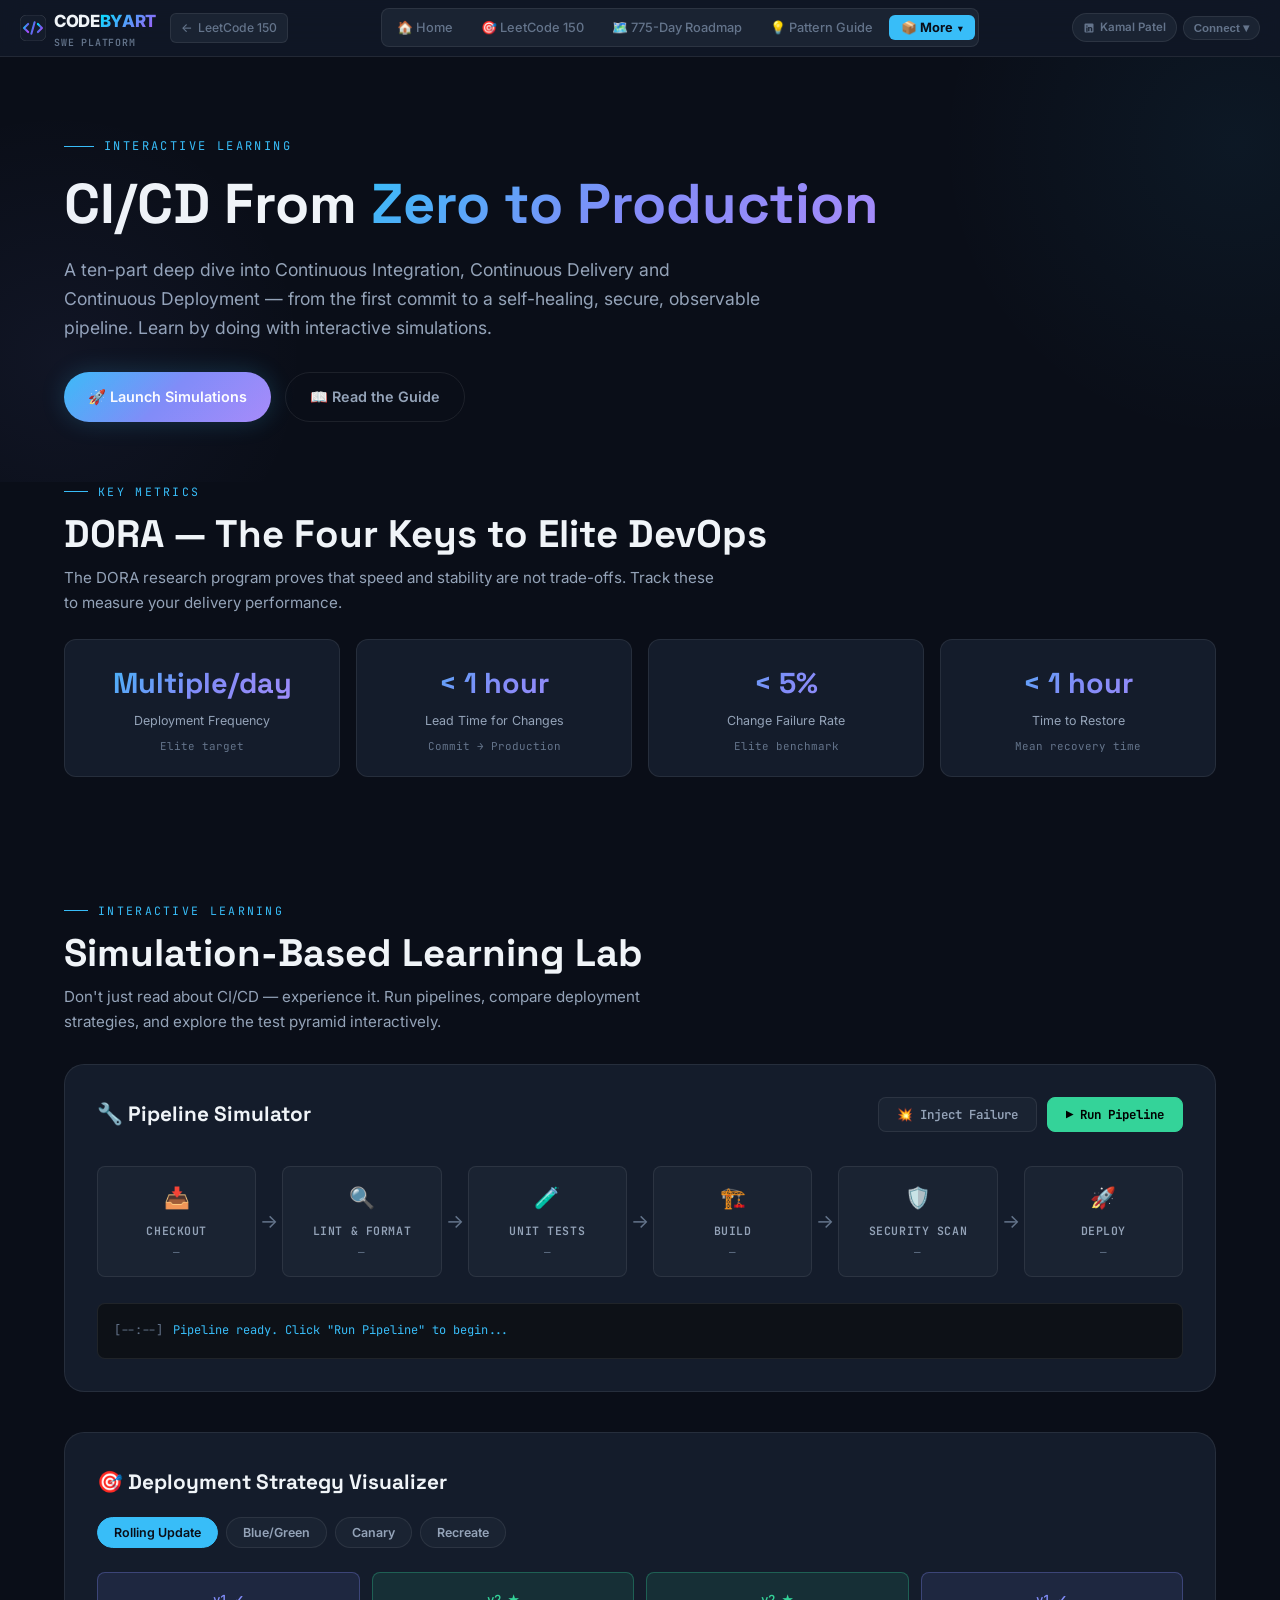
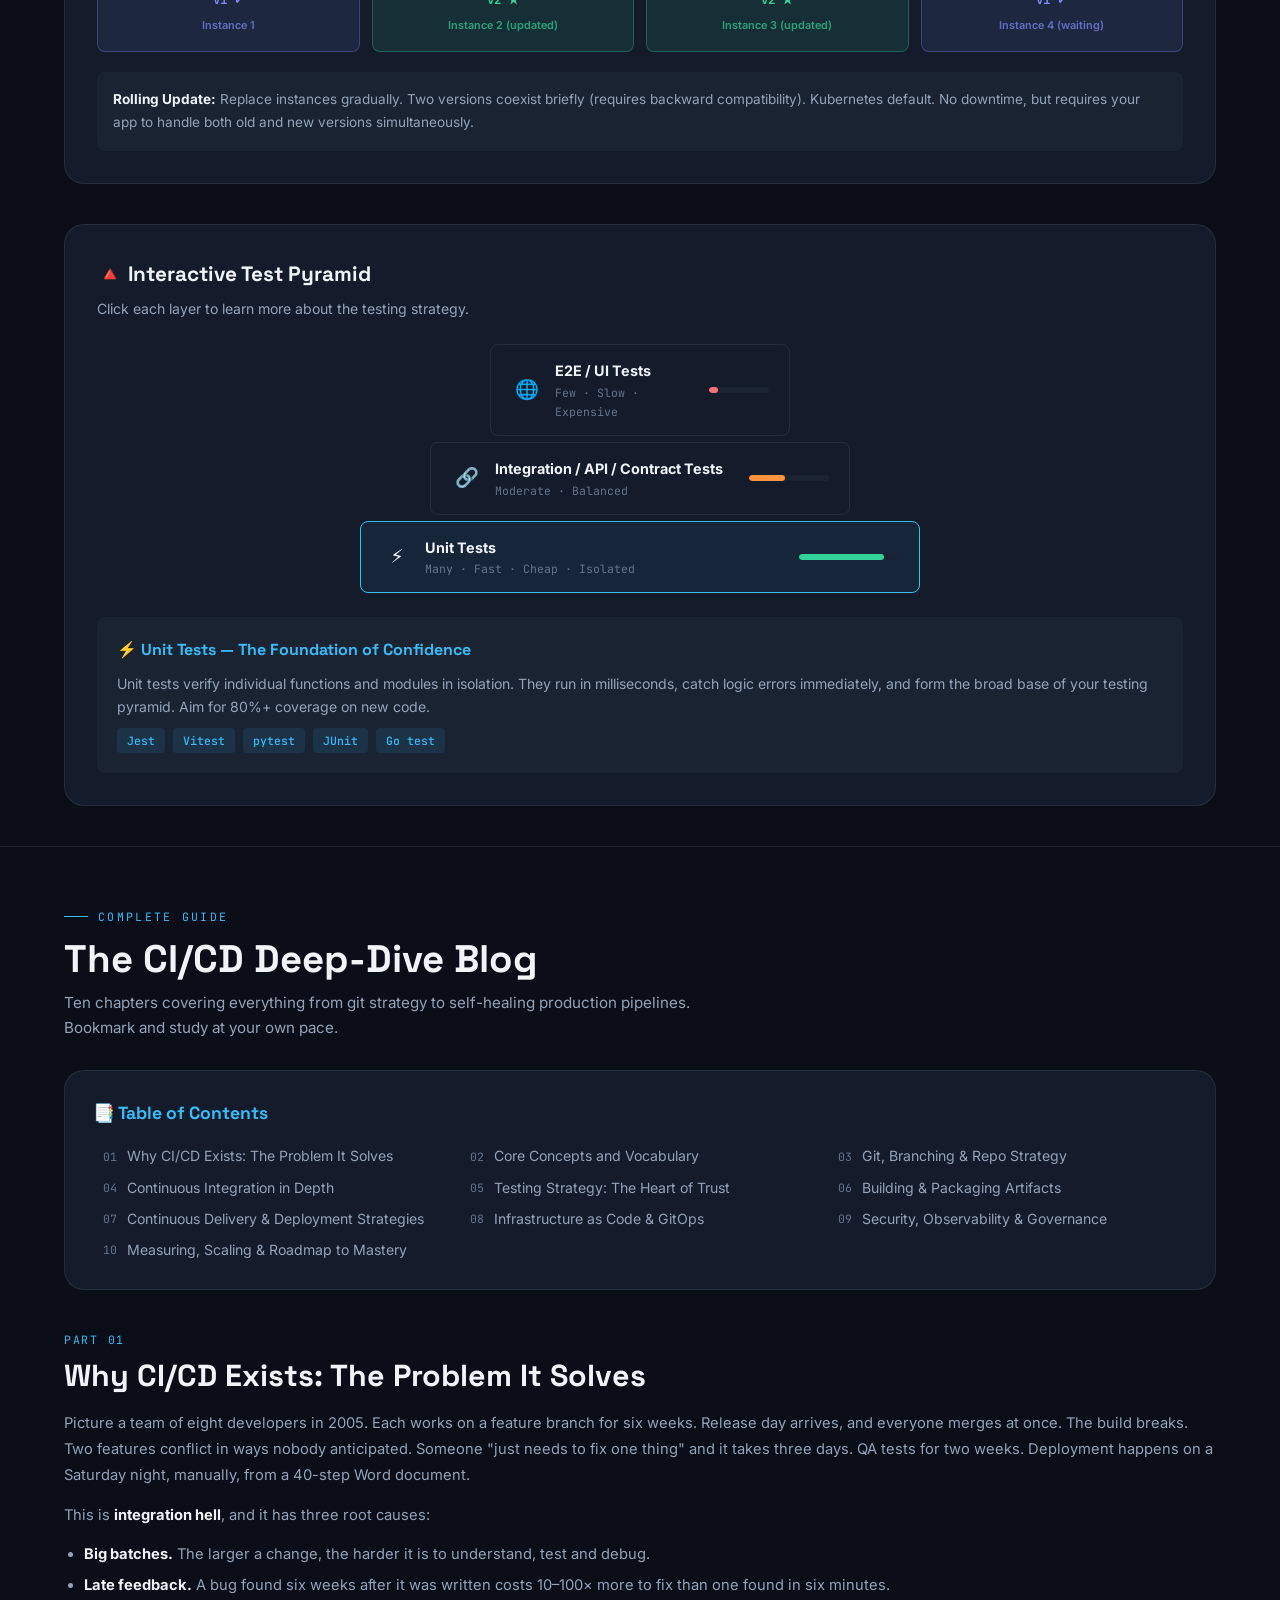
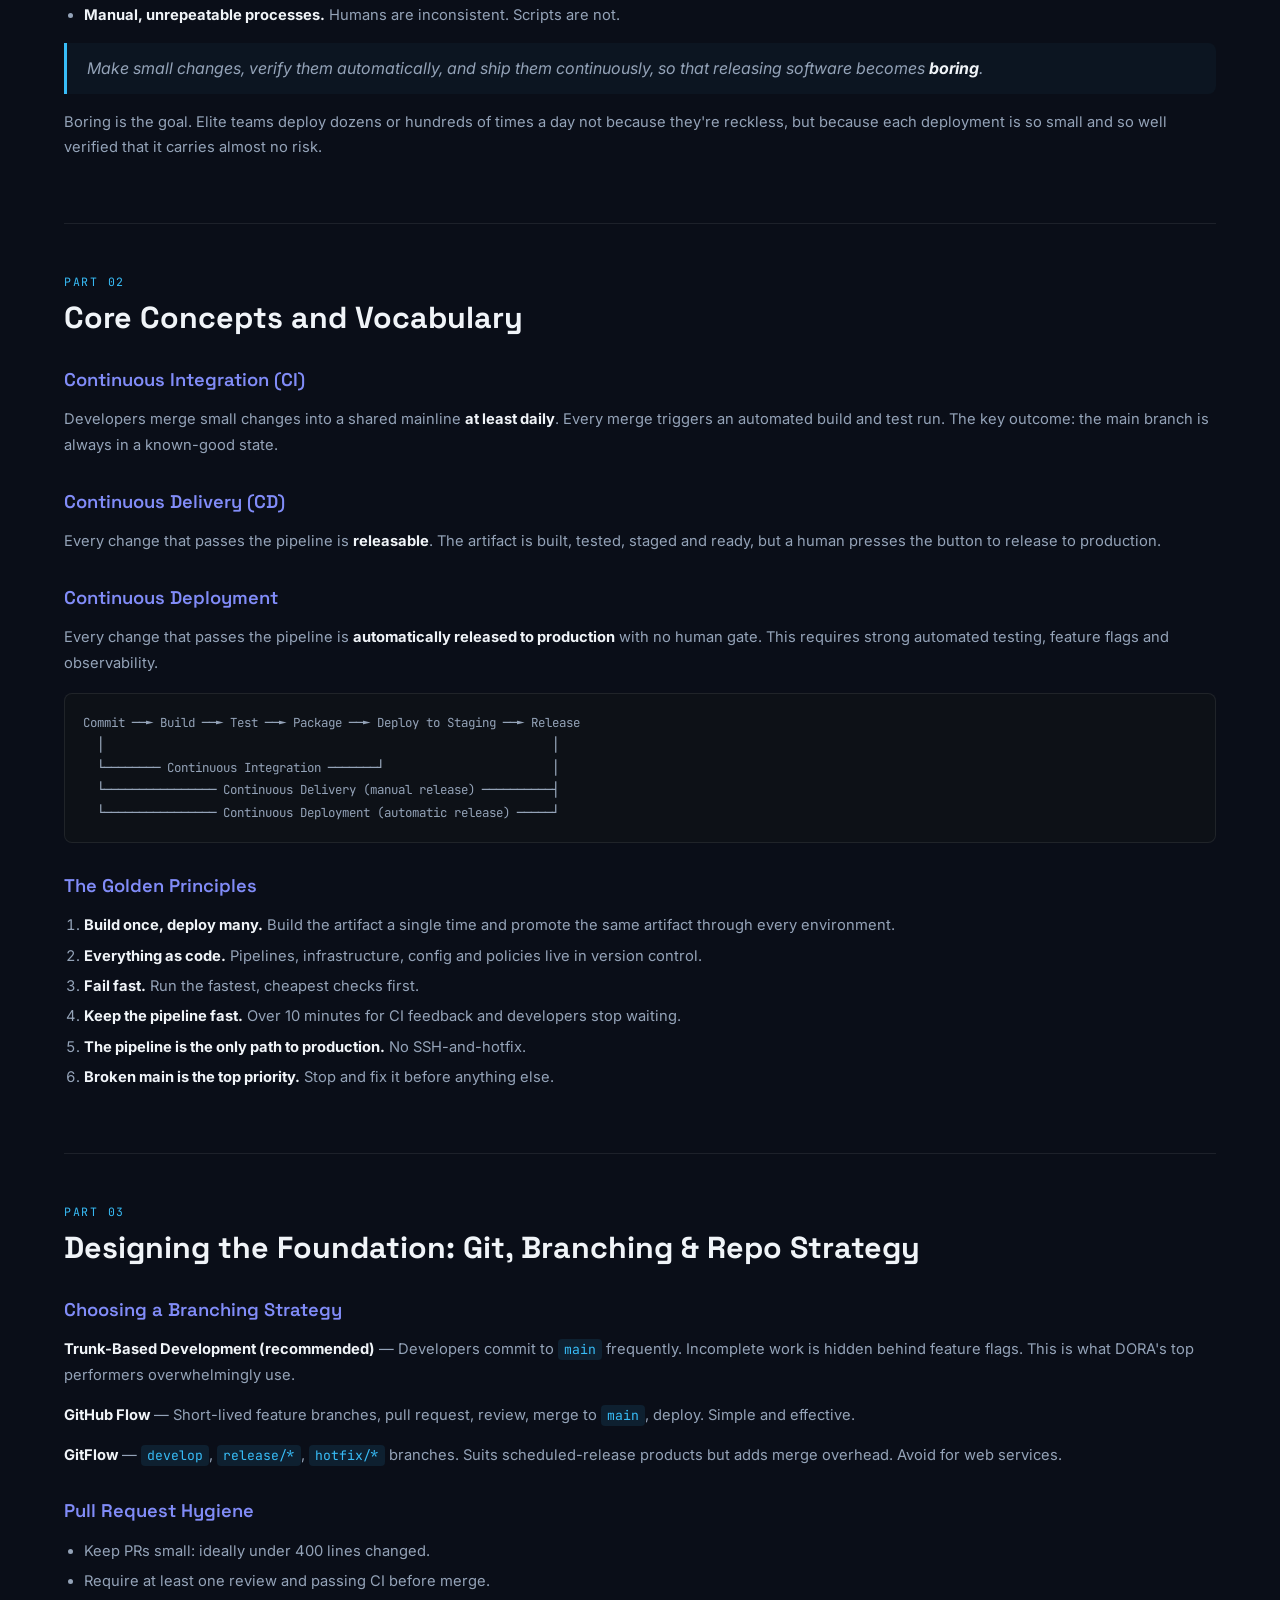
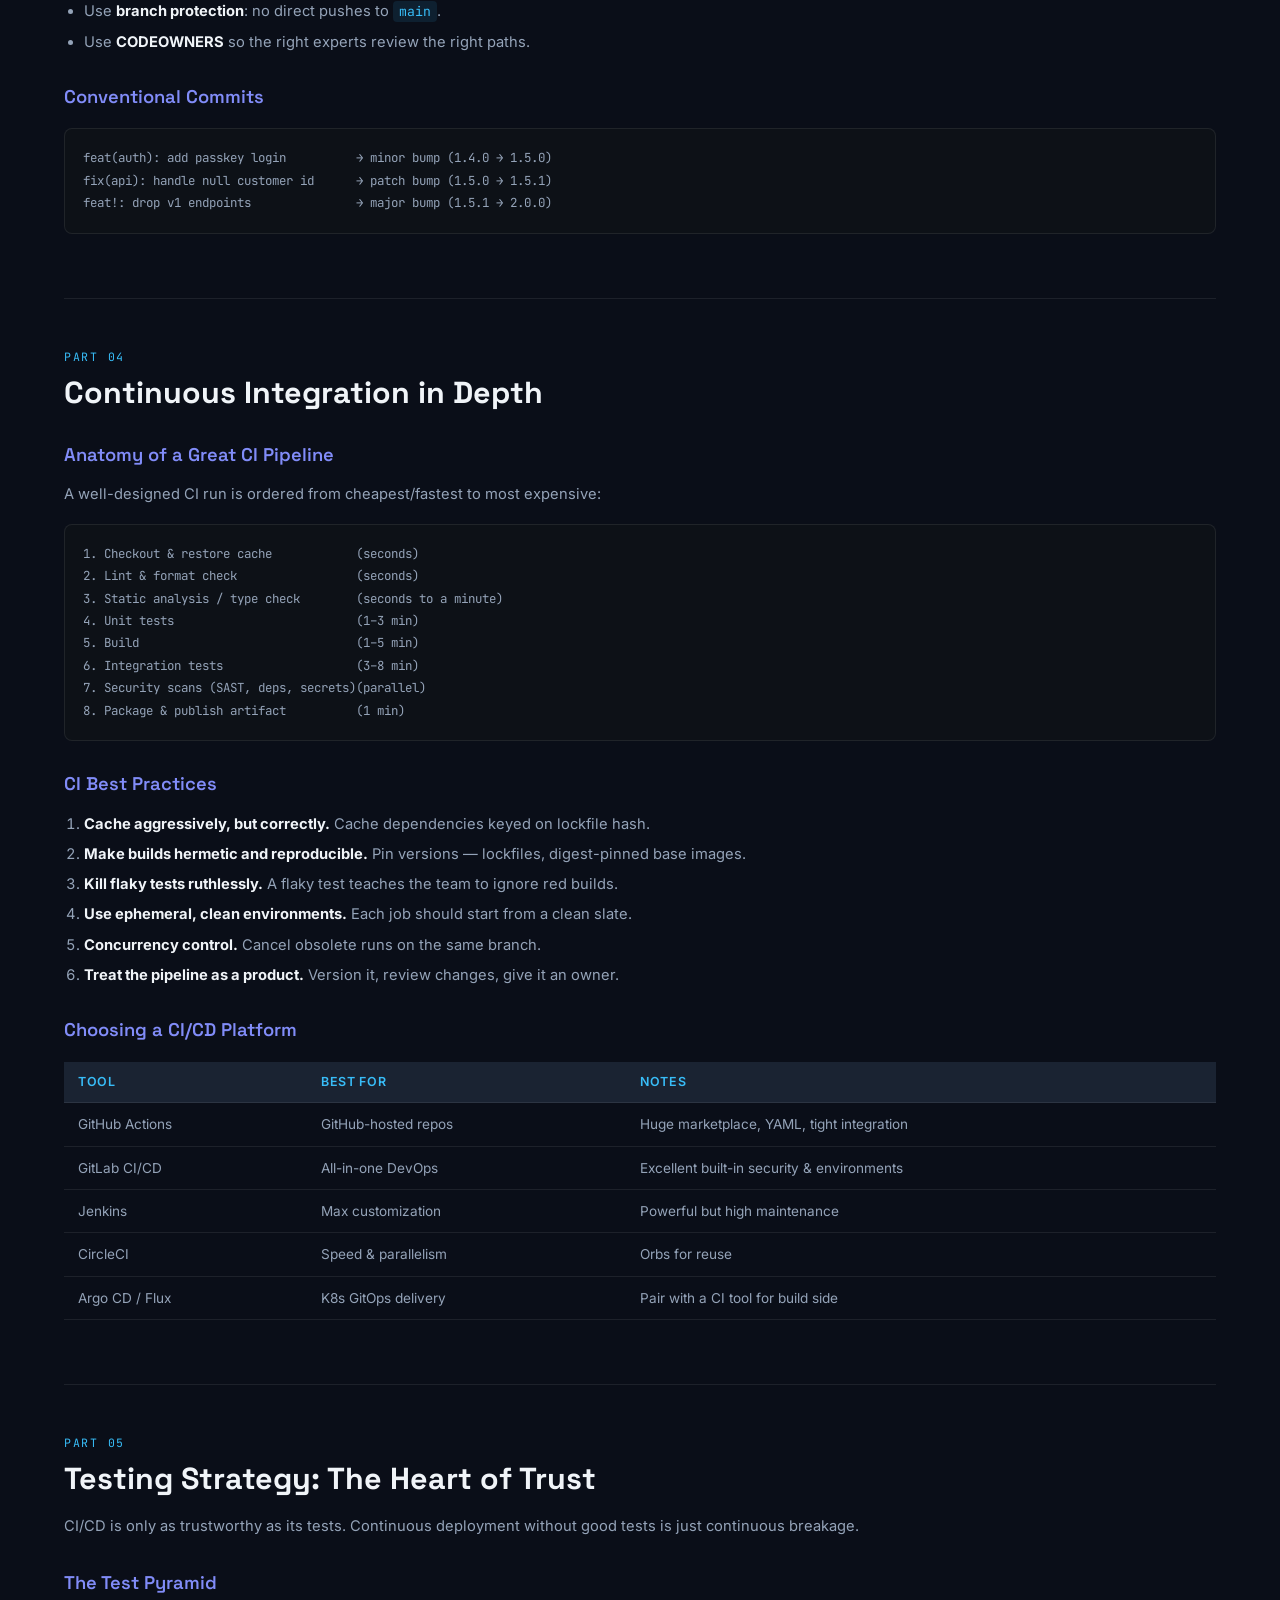
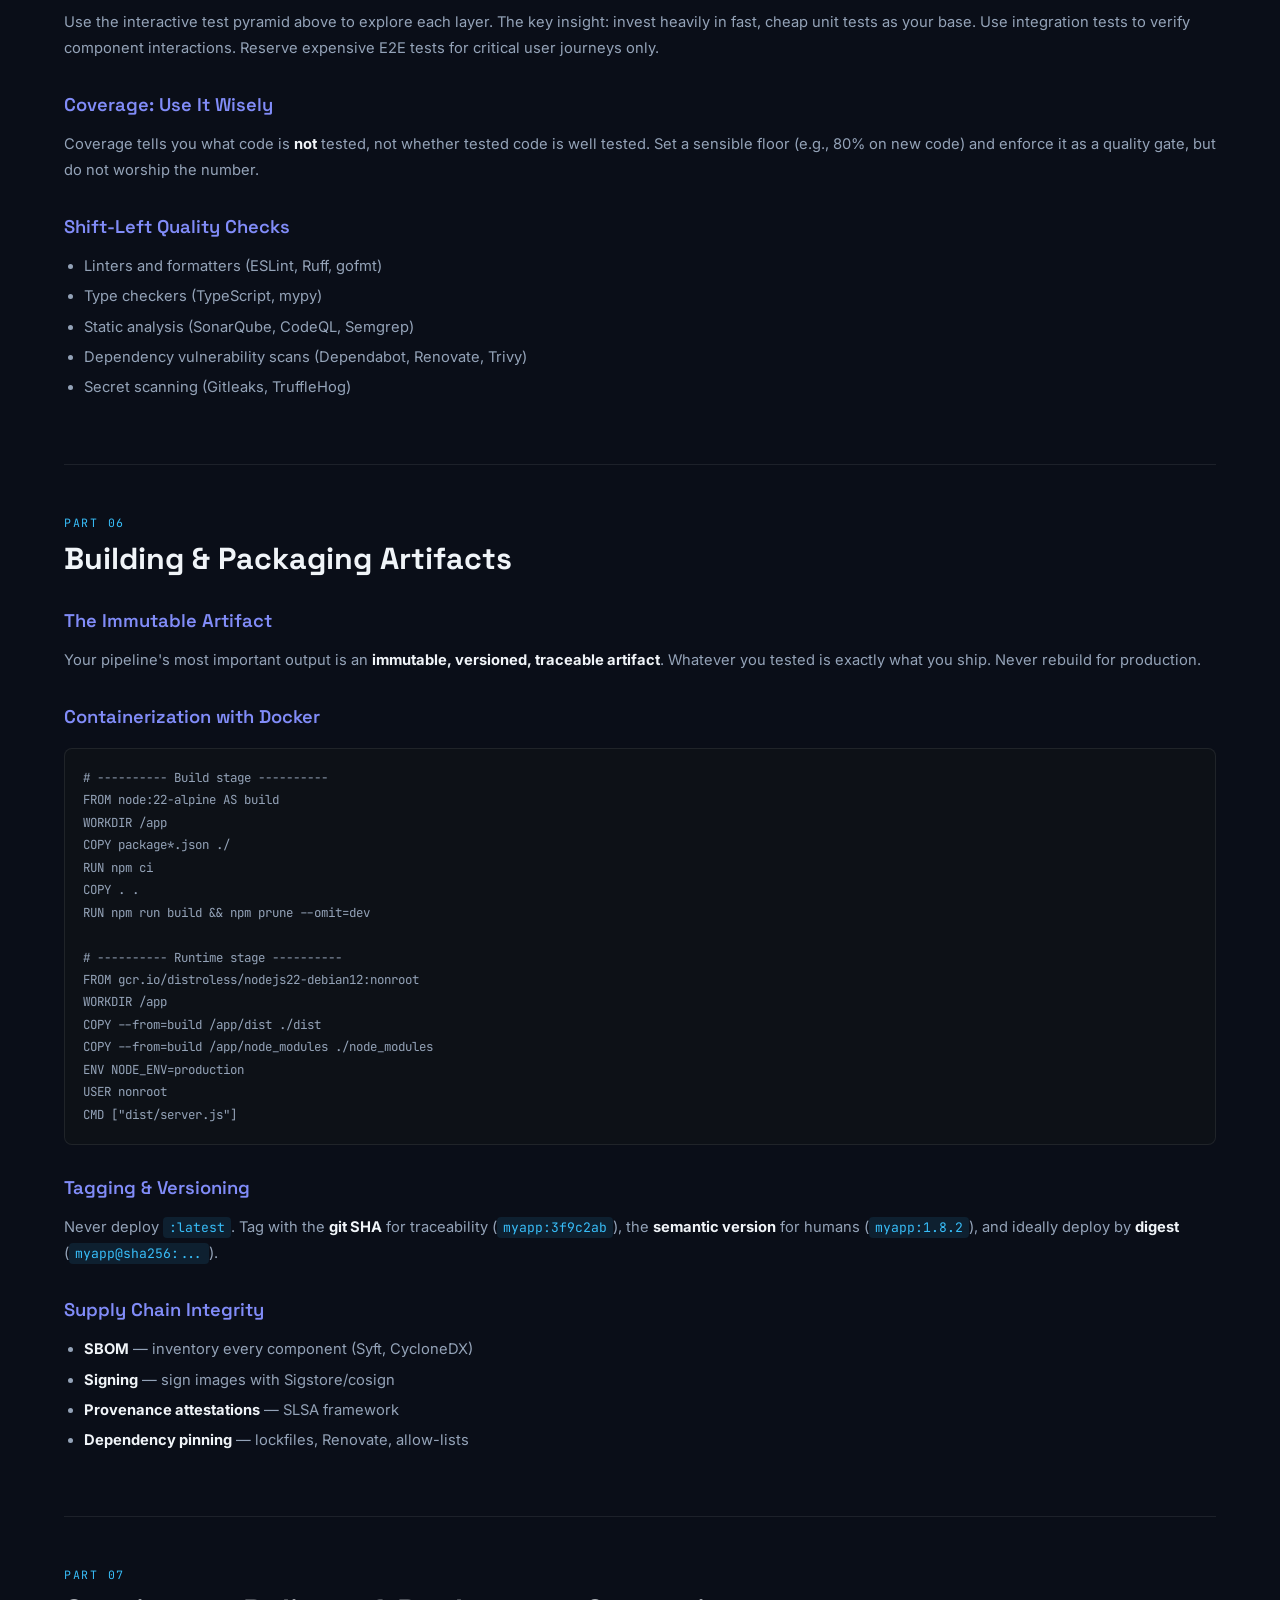
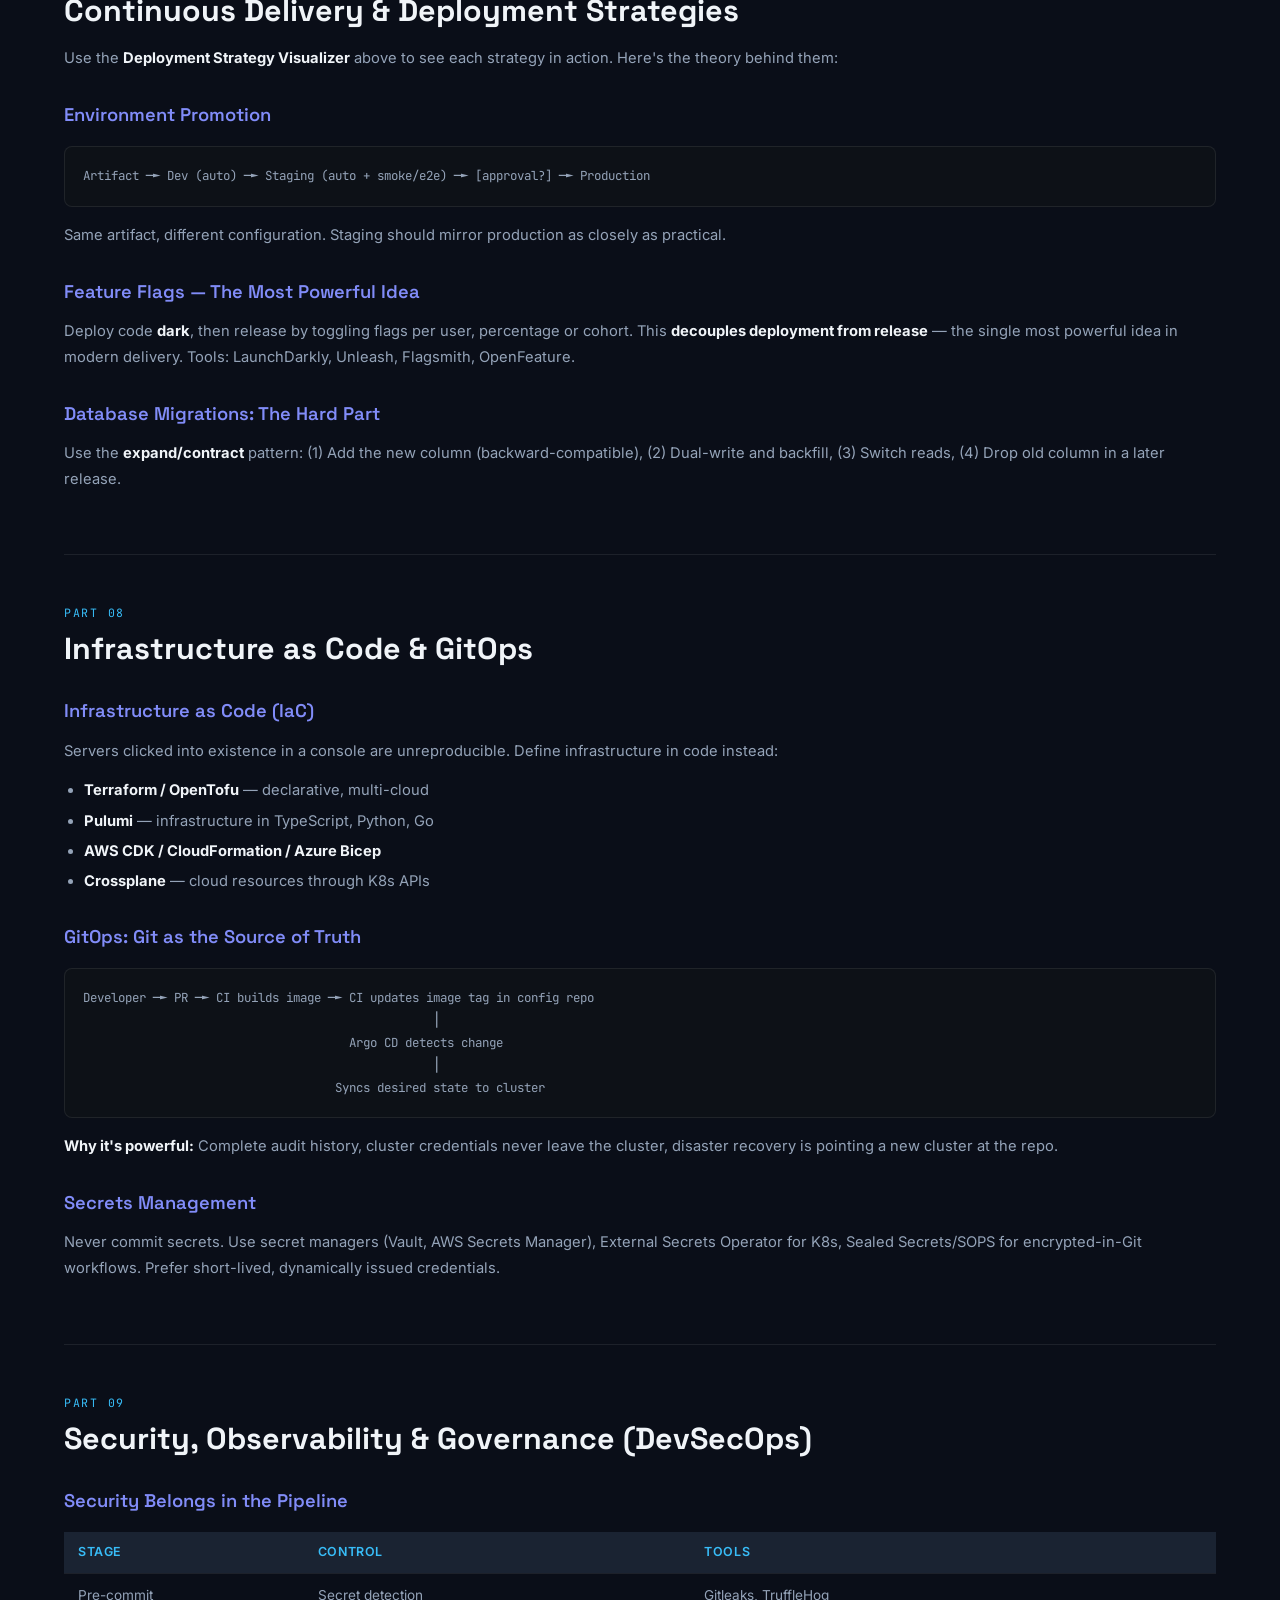
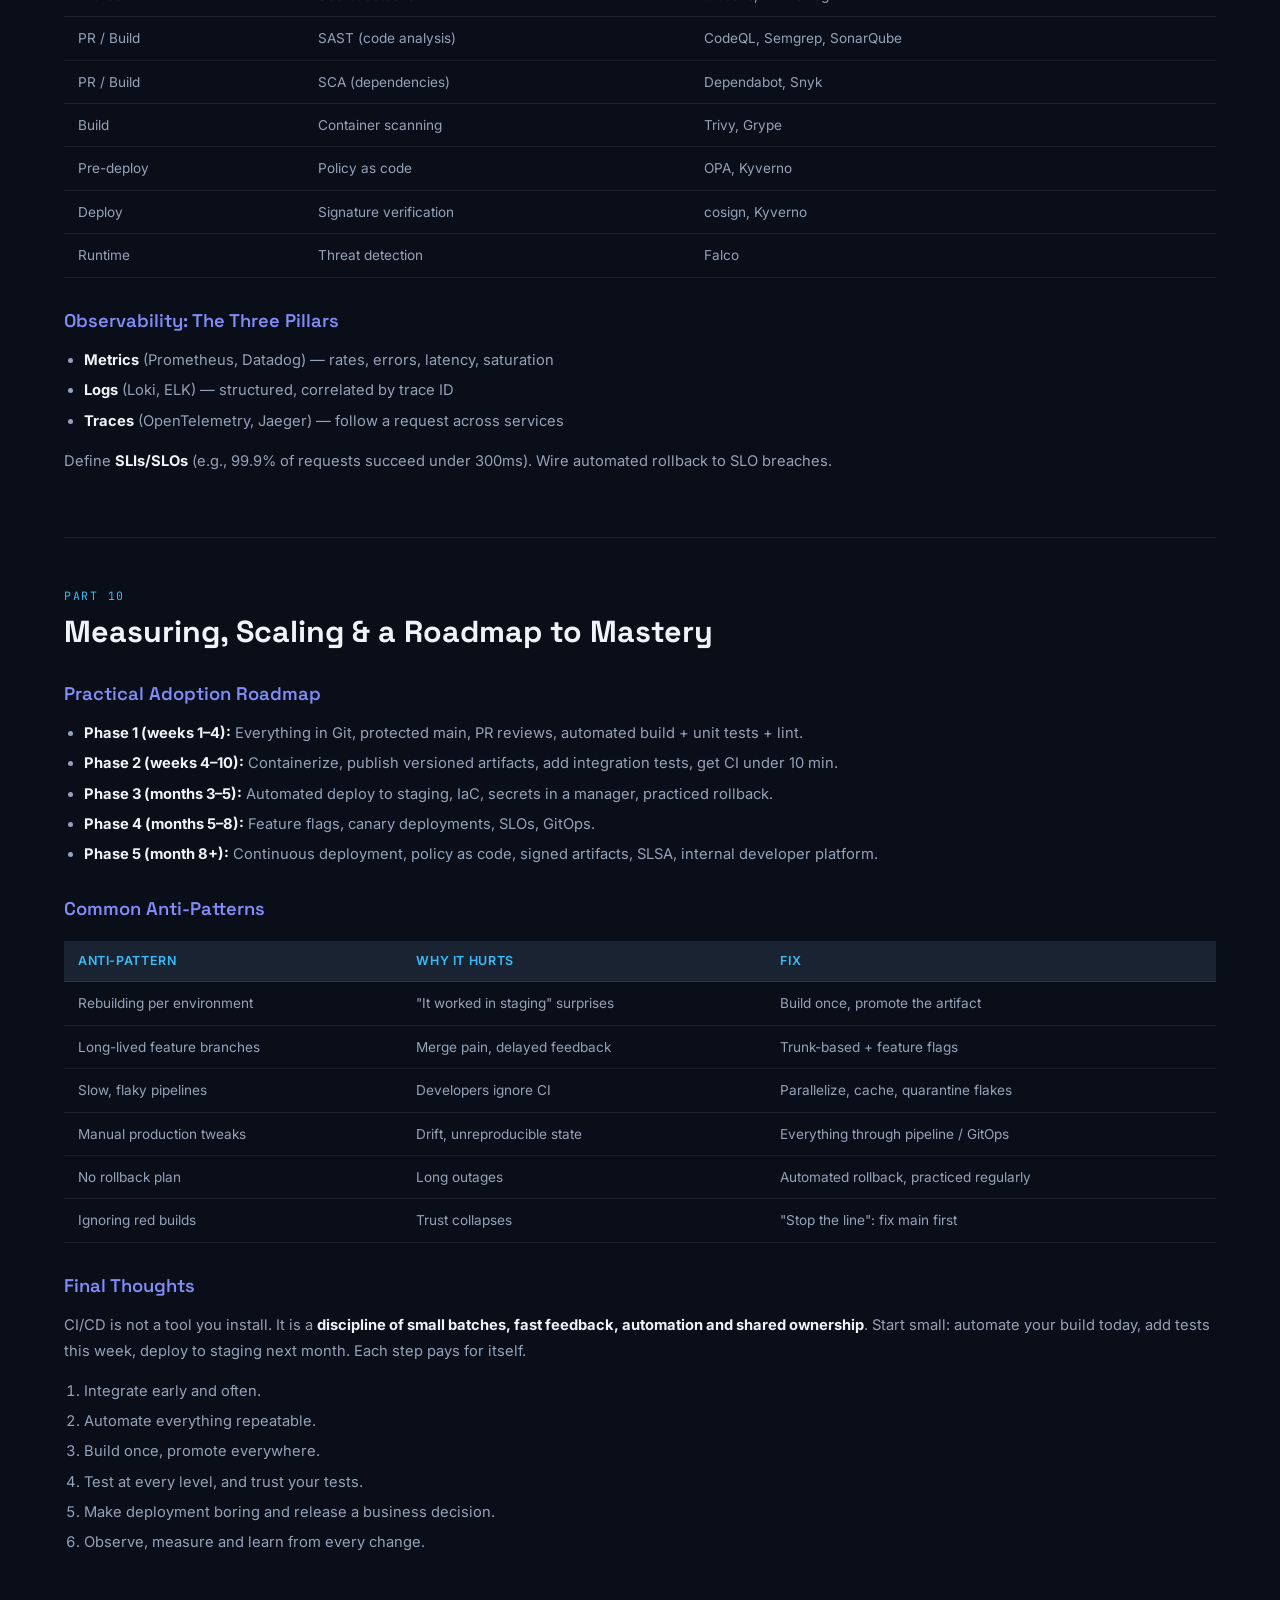
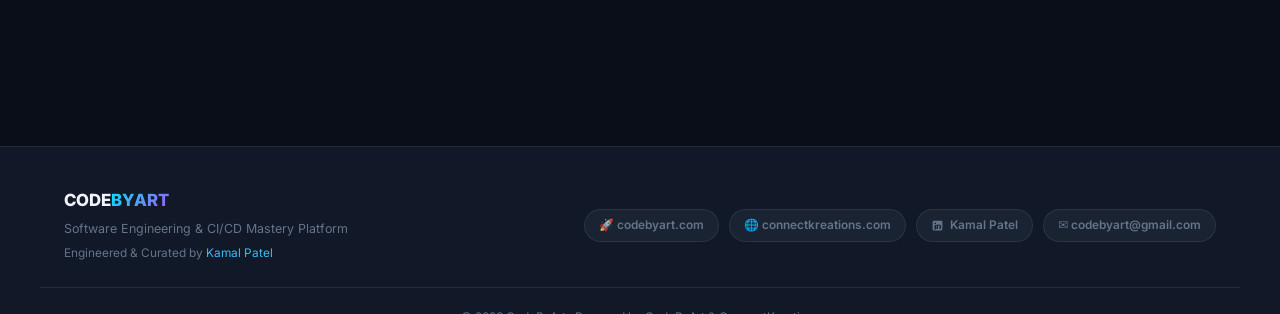
==== commit 0a965e10: "feat: add platform homepage, user onboarding, and cross-portal welcome sync with iOS compatibility" ====
--- a/cicd_guide.html
+++ b/cicd_guide.html
@@ -1460,6 +1460,7 @@
       </div>
 
       <nav class="hub-tabs">
+        <a href="home.html" class="hub-tab" title="Platform Homepage">🏠 Home</a>
         <a href="index.html" class="hub-tab">🎯 LeetCode 150</a>
         <a href="dsa_roadmap.html" class="hub-tab">🗺️ 775-Day Roadmap</a>
         <a href="dsa_pattern_guide.html" class="hub-tab">💡 Pattern Guide</a>
@@ -1469,12 +1470,20 @@
             📦 More <span class="caret">▾</span>
           </button>
           <div class="hub-more-menu">
-            <div class="hub-more-header">DevOps & Engineering</div>
+            <div class="hub-more-header">DevOps &amp; Engineering</div>
             <a href="cicd_guide.html" class="hub-more-item active">
               <span class="hub-more-item-icon">🔄</span>
               <div>
                 <div style="font-weight:600;">CI/CD Complete Guide</div>
                 <div style="font-size:0.68rem;color:var(--text-muted);">Zero to Production Pipelines</div>
+              </div>
+            </a>
+            <div class="hub-more-header">Interview &amp; QA</div>
+            <a href="sdet_software_engineering_interview_question_bank.html" class="hub-more-item">
+              <span class="hub-more-item-icon">🧪</span>
+              <div>
+                <div style="font-weight:600;">SDET &amp; SWE Question Bank</div>
+                <div style="font-size:0.68rem;color:var(--text-muted);">Coding, QA &amp; System Design</div>
               </div>
             </a>
           </div>
@@ -2238,6 +2247,26 @@
       });
     });
 
+    // ===== GLOBAL WELCOME SYNC =====
+    (function () {
+      try {
+        var raw = localStorage.getItem('cba-user-name');
+        if (!raw) return;
+        var name = raw.replace(/[<>"'&]/g, '').trim().slice(0, 30);
+        if (!name) return;
+        var host = document.querySelector('.hub-network');
+        if (!host || document.getElementById('cbaUserWelcomePill')) return;
+        var pill = document.createElement('a');
+        pill.id = 'cbaUserWelcomePill';
+        pill.href = 'home.html';
+        pill.title = 'Hello, ' + name + '! Click to visit Home';
+        pill.className = 'hub-pill';
+        pill.style.cssText = 'display:inline-flex;align-items:center;gap:4px;border-color:rgba(0,229,255,0.3);background:rgba(0,229,255,0.08);color:#00e5ff;text-decoration:none;font-weight:600;';
+        pill.innerHTML = '👋 <span>Hi, <strong style="color:#00e5ff;">' + name + '</strong></span>';
+        host.insertBefore(pill, host.firstChild);
+      } catch (e) {}
+    })();
+
     // Initialize
     showStrategy('rolling');
   </script>
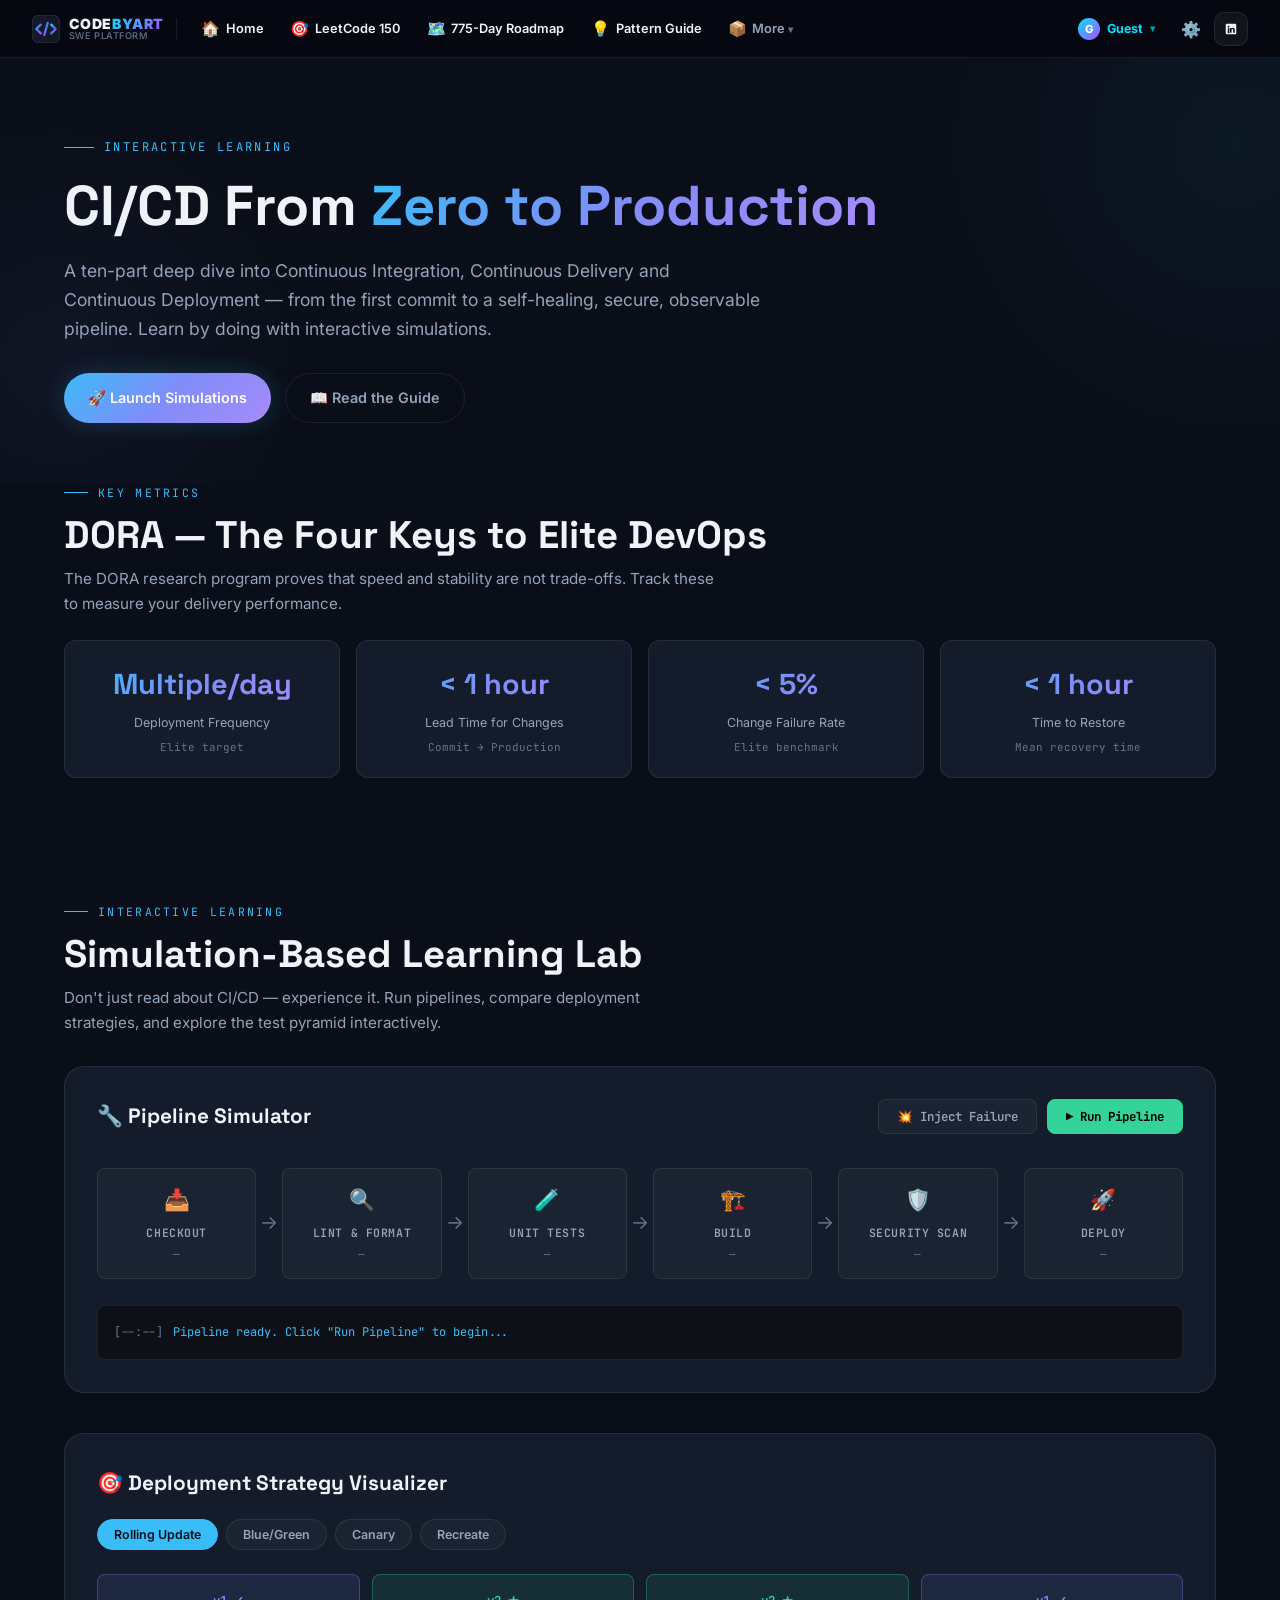
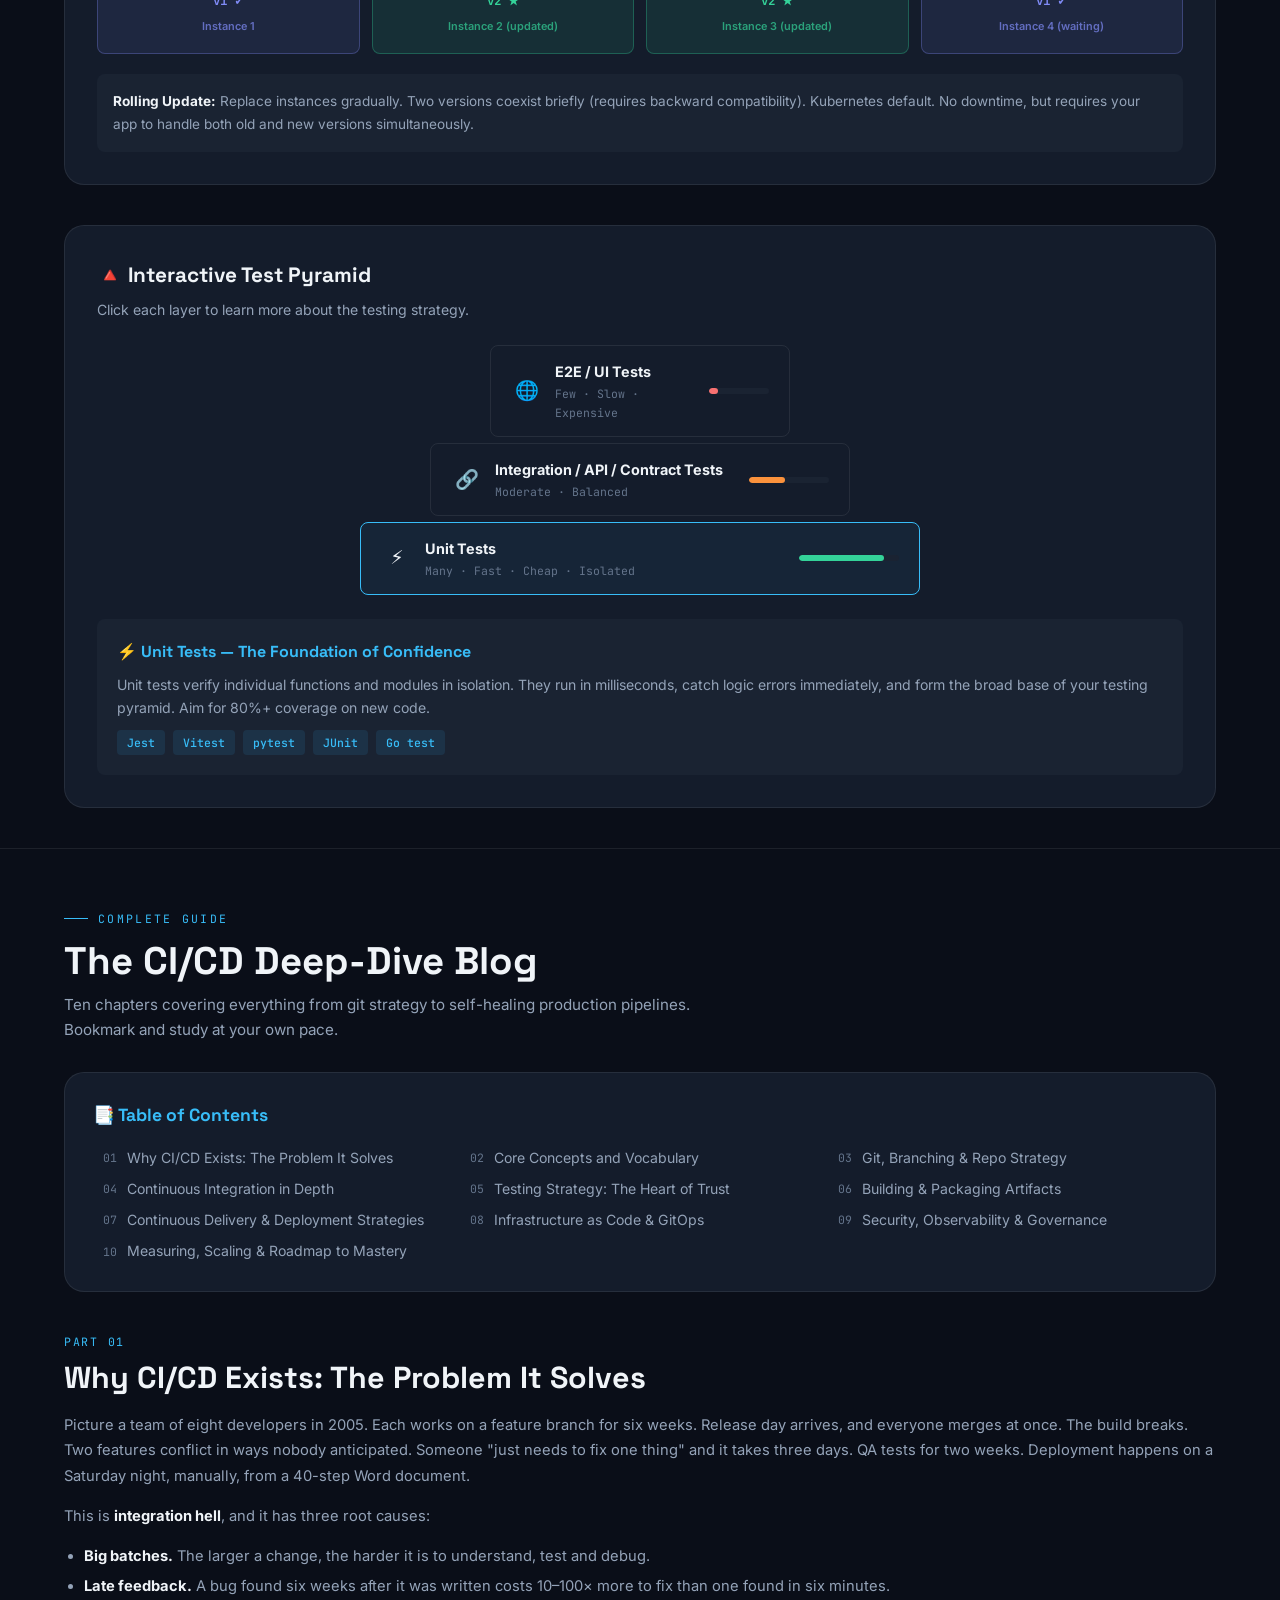
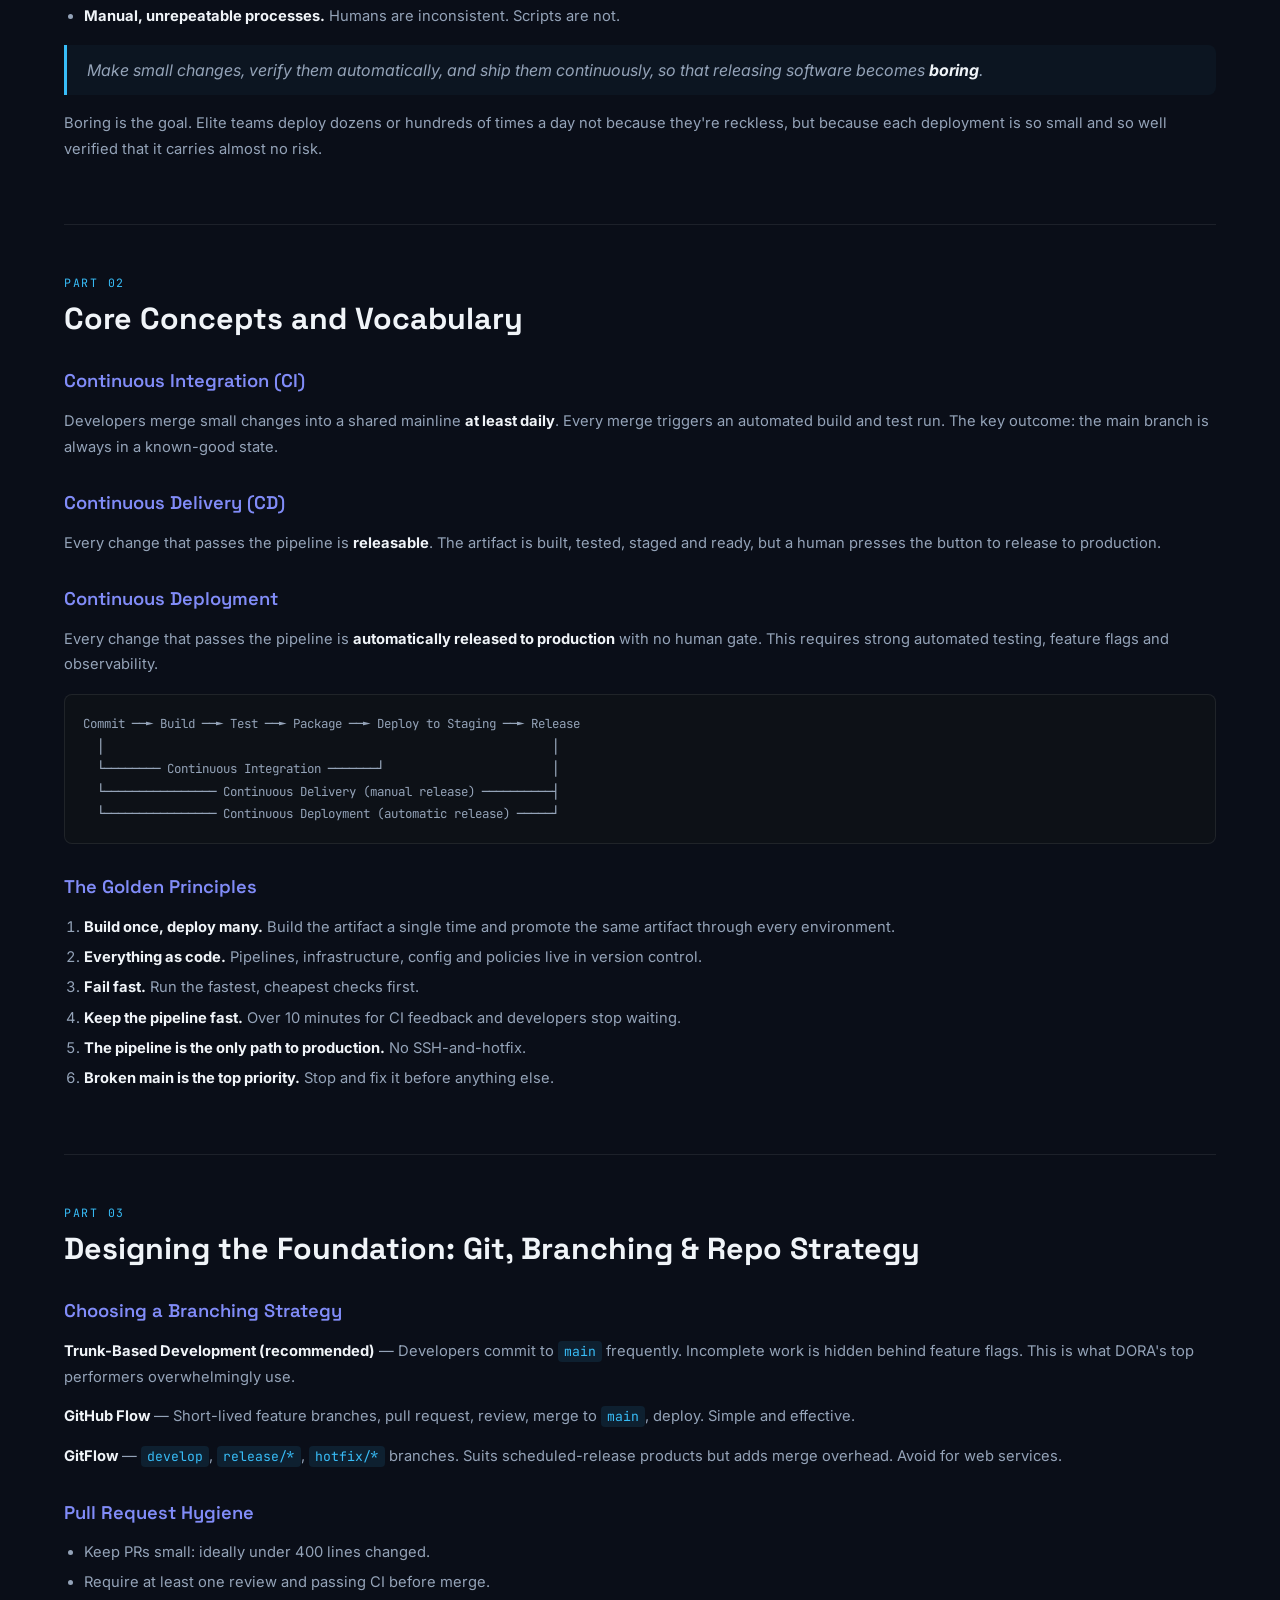
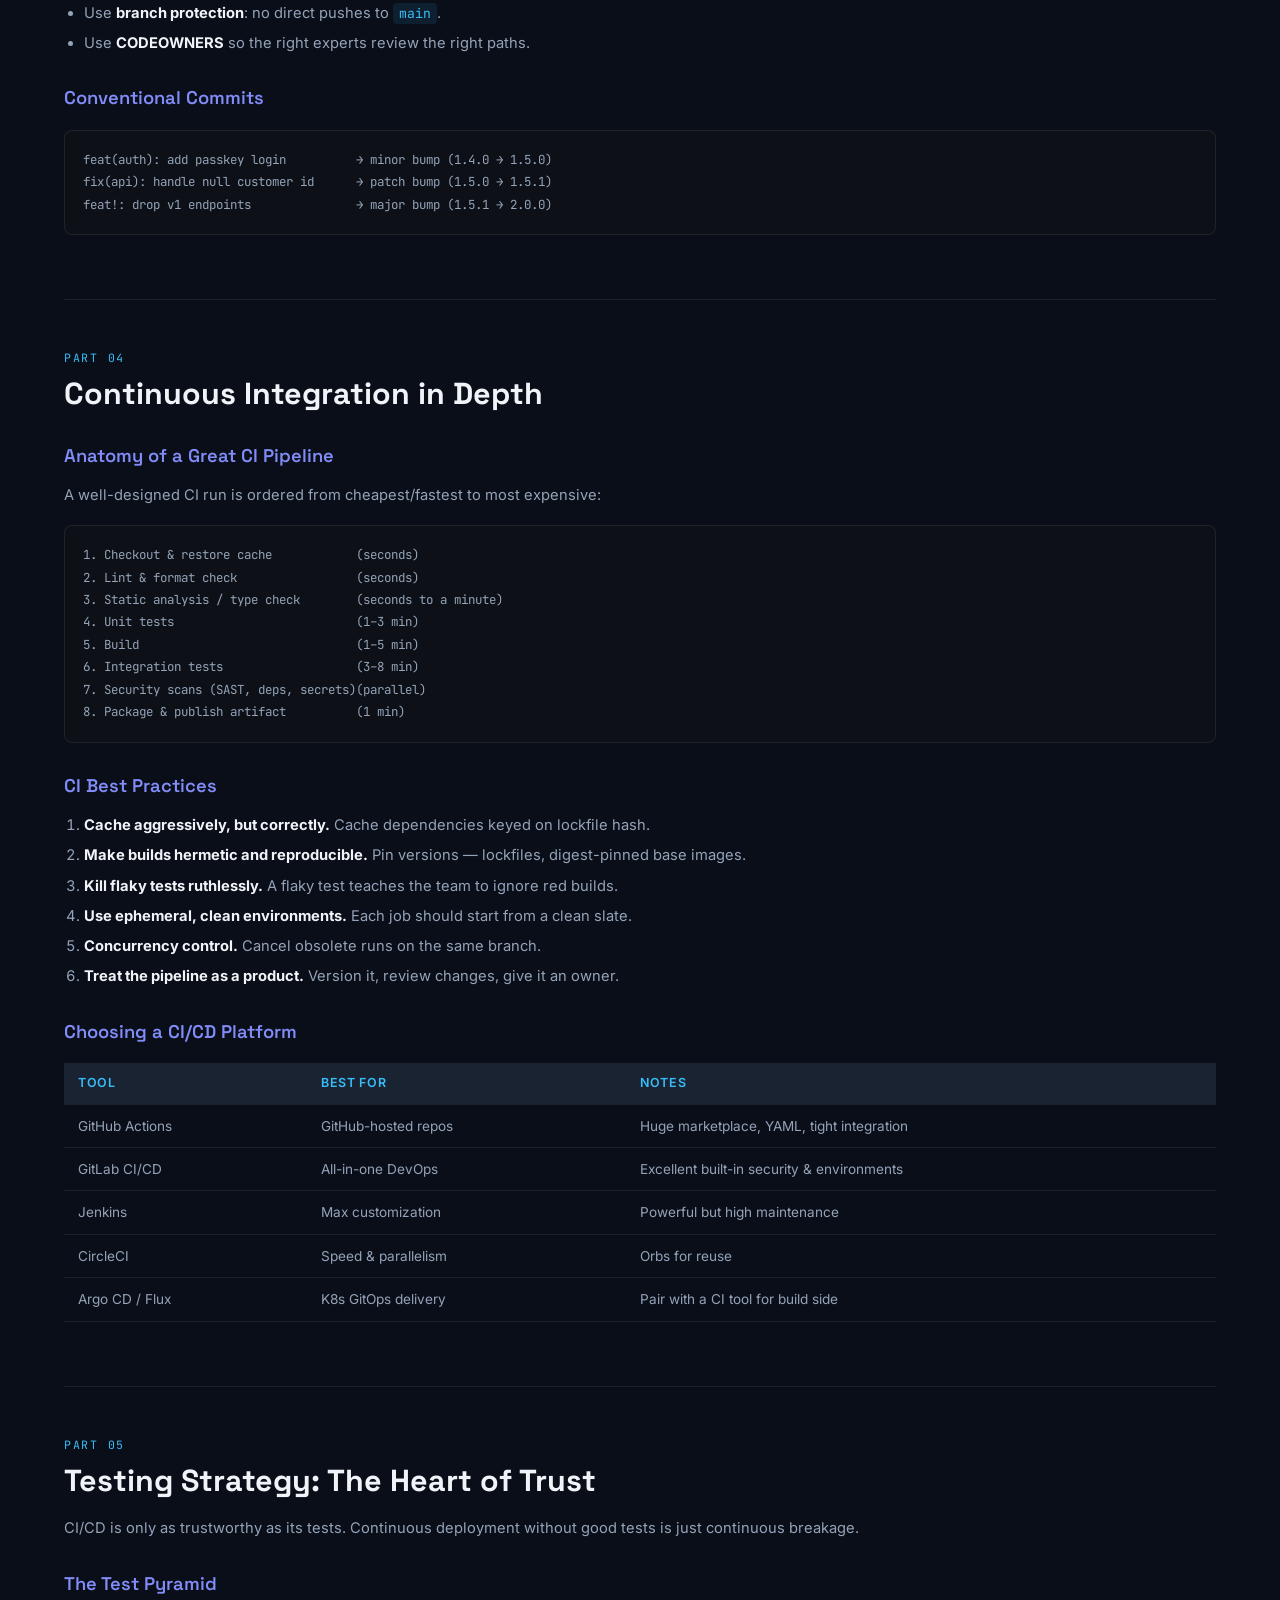
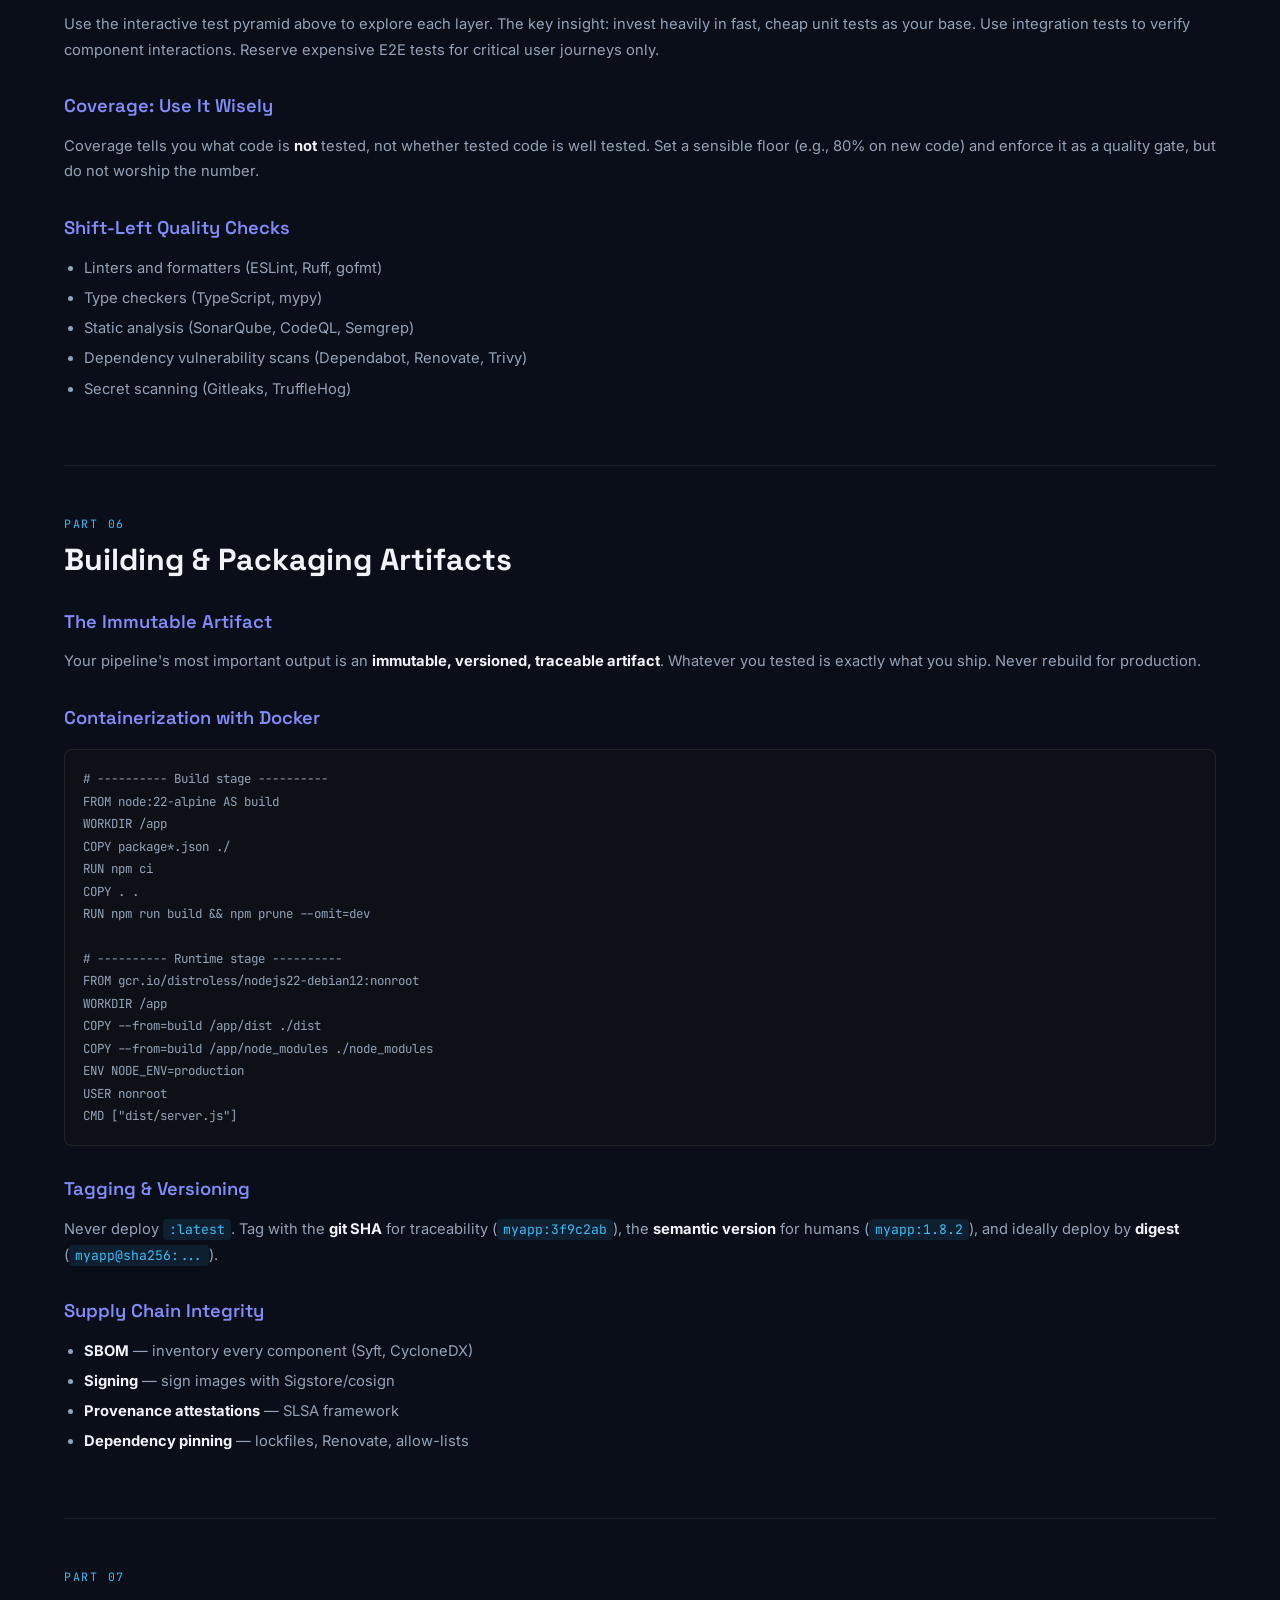
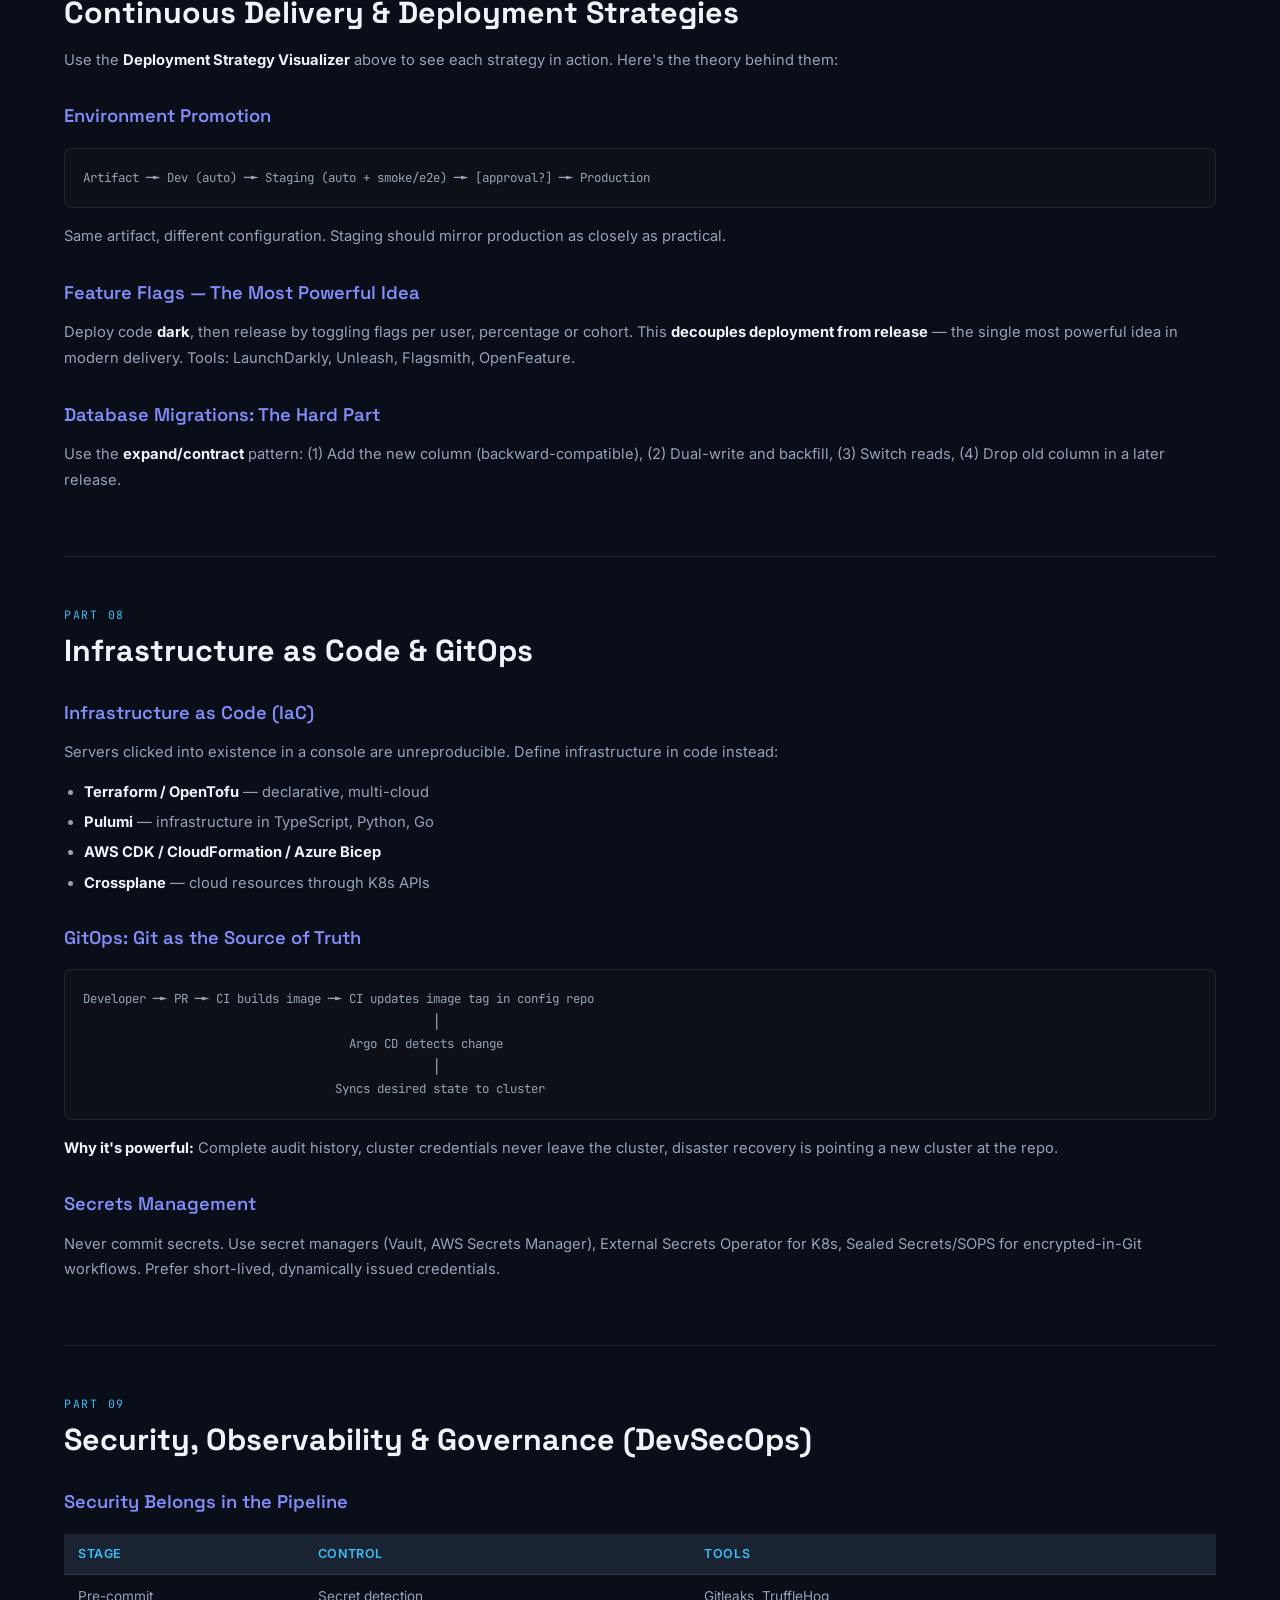
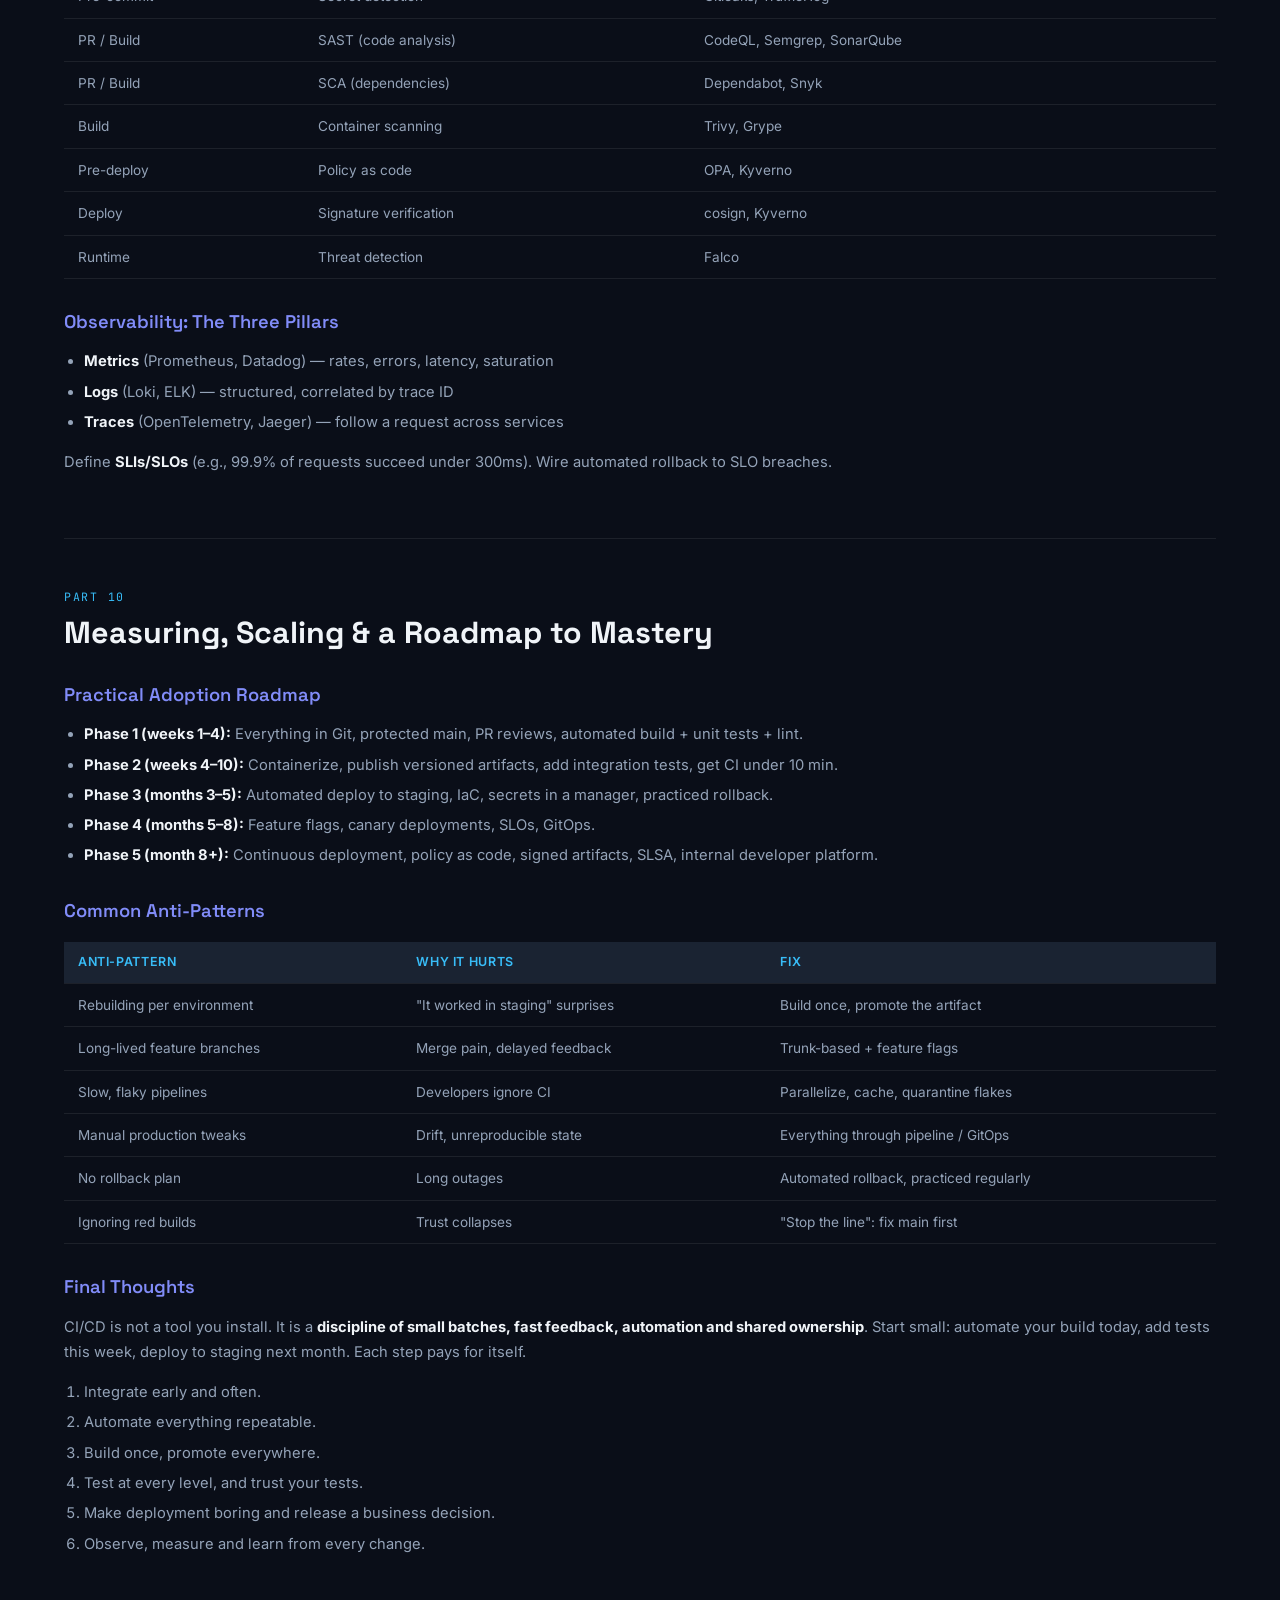
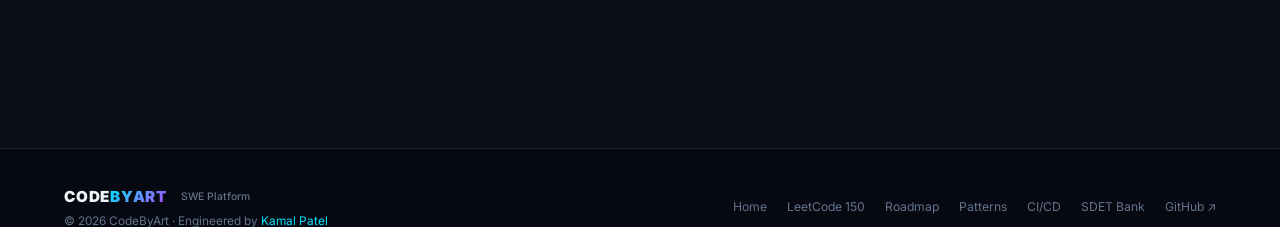
==== commit abba7714: "feat: unified header with profile, settings dropdown, warning modals, and consistent footer" ====
--- a/cicd_guide.html
+++ b/cicd_guide.html
@@ -1426,114 +1426,10 @@
       }
     }
   </style>
+  <link rel="stylesheet" href="shared-nav.css">
 </head>
 
 <body>
-  <!-- ===== HUB HEADER ===== -->
-  <header class="hub-header">
-    <div class="hub-container">
-      <div class="hub-left">
-        <a href="index.html" class="hub-brand" title="CodeByArt Software Engineering Platform">
-          <svg width="26" height="26" viewBox="0 0 32 32" fill="none" xmlns="http://www.w3.org/2000/svg">
-            <defs>
-              <linearGradient id="cba-grad-ci" x1="0%" y1="0%" x2="100%" y2="100%">
-                <stop offset="0%" stop-color="#00e5ff" />
-                <stop offset="50%" stop-color="#6366f1" />
-                <stop offset="100%" stop-color="#b14aff" />
-              </linearGradient>
-            </defs>
-            <rect width="32" height="32" rx="8" fill="#141c2b" stroke="rgba(255,255,255,0.14)" />
-            <path d="M10 11L5 16L10 21" stroke="url(#cba-grad-ci)" stroke-width="2.5" stroke-linecap="round"
-              stroke-linejoin="round" />
-            <path d="M22 11L27 16L22 21" stroke="url(#cba-grad-ci)" stroke-width="2.5" stroke-linecap="round"
-              stroke-linejoin="round" />
-            <path d="M18 9L14 23" stroke="url(#cba-grad-ci)" stroke-width="2.5" stroke-linecap="round" />
-          </svg>
-          <div>
-            <span>CODE<span class="hub-brand-art">BYART</span></span>
-            <span class="hub-brand-sub">SWE Platform</span>
-          </div>
-        </a>
-        <a href="index.html" class="hub-return-btn" title="Return to LeetCode 150 Hub">
-          <span>&larr;</span> <span>LeetCode 150</span>
-        </a>
-      </div>
-
-      <nav class="hub-tabs">
-        <a href="home.html" class="hub-tab" title="Platform Homepage">🏠 Home</a>
-        <a href="index.html" class="hub-tab">🎯 LeetCode 150</a>
-        <a href="dsa_roadmap.html" class="hub-tab">🗺️ 775-Day Roadmap</a>
-        <a href="dsa_pattern_guide.html" class="hub-tab">💡 Pattern Guide</a>
-        <div class="hub-more-dropdown" id="moreDropdown">
-          <button type="button" class="hub-more-trigger active"
-            onclick="this.parentElement.classList.toggle('open')">
-            📦 More <span class="caret">▾</span>
-          </button>
-          <div class="hub-more-menu">
-            <div class="hub-more-header">DevOps &amp; Engineering</div>
-            <a href="cicd_guide.html" class="hub-more-item active">
-              <span class="hub-more-item-icon">🔄</span>
-              <div>
-                <div style="font-weight:600;">CI/CD Complete Guide</div>
-                <div style="font-size:0.68rem;color:var(--text-muted);">Zero to Production Pipelines</div>
-              </div>
-            </a>
-            <div class="hub-more-header">Interview &amp; QA</div>
-            <a href="sdet_software_engineering_interview_question_bank.html" class="hub-more-item">
-              <span class="hub-more-item-icon">🧪</span>
-              <div>
-                <div style="font-weight:600;">SDET &amp; SWE Question Bank</div>
-                <div style="font-size:0.68rem;color:var(--text-muted);">Coding, QA &amp; System Design</div>
-              </div>
-            </a>
-          </div>
-        </div>
-      </nav>
-
-      <div class="hub-network">
-        <a href="https://www.linkedin.com/in/kamal-patel-61a8201a0/" target="_blank" rel="noopener noreferrer"
-          class="hub-pill hub-pill-linkedin" title="Kamal Patel on LinkedIn">
-          <svg width="12" height="12" viewBox="0 0 24 24" fill="currentColor">
-            <path
-              d="M19 3a2 2 0 0 1 2 2v14a2 2 0 0 1-2 2H5a2 2 0 0 1-2-2V5a2 2 0 0 1 2-2h14m-.5 15.5v-5.3a3.26 3.26 0 0 0-3.26-3.26c-.85 0-1.84.52-2.28 1.3v-1.11h-2.79v8.37h2.79v-4.93c0-.77.62-1.4 1.39-1.4a1.4 1.4 0 0 1 1.4 1.4v4.93h2.75M6.46 10.9v8.37H9.2V10.9H6.46M7.83 6.45a1.6 1.6 0 1 0 0 3.2 1.6 1.6 0 0 0 0-3.2Z" />
-          </svg>
-          <span>Kamal Patel</span>
-        </a>
-        <div class="hub-dropdown" id="hubDropdown">
-          <button type="button" class="hub-pill" style="cursor:pointer;"
-            onclick="this.parentElement.classList.toggle('open')" title="Websites & Contact">
-            <span>Connect ▾</span>
-          </button>
-          <div class="hub-dropdown-menu">
-            <div class="hub-dropdown-header">Collaboration &amp; Contact</div>
-            <a href="mailto:codebyart@gmail.com" class="hub-dropdown-item">
-              <span>✉️</span>
-              <div>
-                <div style="font-weight:600;font-size:0.78rem;">codebyart@gmail.com</div>
-                <div style="font-size:0.68rem;color:var(--text-muted);">Collaboration &amp; Inquiries</div>
-              </div>
-            </a>
-            <div class="hub-dropdown-divider"></div>
-            <div class="hub-dropdown-header">Official Websites</div>
-            <a href="https://codebyart.com" target="_blank" rel="noopener noreferrer" class="hub-dropdown-item">
-              <span class="hub-pill-dot"></span>
-              <div>
-                <div style="font-weight:600;font-size:0.78rem;">codebyart.com</div>
-                <div style="font-size:0.68rem;color:var(--text-muted);">Where Code Meets Artistry</div>
-              </div>
-            </a>
-            <a href="https://connectkreations.com" target="_blank" rel="noopener noreferrer" class="hub-dropdown-item">
-              <span>🌐</span>
-              <div>
-                <div style="font-weight:600;font-size:0.78rem;">connectkreations.com</div>
-                <div style="font-size:0.68rem;color:var(--text-muted);">Partner Network</div>
-              </div>
-            </a>
-          </div>
-        </div>
-      </div>
-    </div>
-  </header>
 
   <!-- ===== HERO ===== -->
   <section class="cicd-hero">
@@ -2038,36 +1934,7 @@
     </div>
   </section>
 
-  <!-- ===== FOOTER ===== -->
-  <footer class="footer">
-    <div class="footer-container">
-      <div>
-        <div class="footer-brand-name">CODE<span class="footer-brand-art">BYART</span></div>
-        <p class="footer-tagline">Software Engineering & CI/CD Mastery Platform</p>
-        <p style="font-size: 0.74rem; color: var(--text-muted); margin-top: 4px;">Engineered & Curated by <a
-            href="https://www.linkedin.com/in/kamal-patel-61a8201a0/" target="_blank"
-            rel="noopener noreferrer" style="color: var(--accent);">Kamal Patel</a></p>
-      </div>
-      <div class="footer-links">
-        <a href="https://codebyart.com" target="_blank" rel="noopener noreferrer" class="footer-pill">🚀
-          codebyart.com</a>
-        <a href="https://connectkreations.com" target="_blank" rel="noopener noreferrer" class="footer-pill">🌐
-          connectkreations.com</a>
-        <a href="https://www.linkedin.com/in/kamal-patel-61a8201a0/" target="_blank" rel="noopener noreferrer"
-          class="footer-pill">
-          <svg width="13" height="13" viewBox="0 0 24 24" fill="currentColor">
-            <path
-              d="M19 3a2 2 0 0 1 2 2v14a2 2 0 0 1-2 2H5a2 2 0 0 1-2-2V5a2 2 0 0 1 2-2h14m-.5 15.5v-5.3a3.26 3.26 0 0 0-3.26-3.26c-.85 0-1.84.52-2.28 1.3v-1.11h-2.79v8.37h2.79v-4.93c0-.77.62-1.4 1.39-1.4a1.4 1.4 0 0 1 1.4 1.4v4.93h2.75M6.46 10.9v8.37H9.2V10.9H6.46M7.83 6.45a1.6 1.6 0 1 0 0 3.2 1.6 1.6 0 0 0 0-3.2Z" />
-          </svg>
-          Kamal Patel
-        </a>
-        <a href="mailto:codebyart@gmail.com" class="footer-pill">✉️ codebyart@gmail.com</a>
-      </div>
-    </div>
-    <div class="footer-bottom">
-      <p>&copy; 2026 CodeByArt &middot; Powered by CodeByArt & ConnectKreations</p>
-    </div>
-  </footer>
+
 
   <script>
     // ===== PIPELINE SIMULATOR =====
@@ -2247,29 +2114,10 @@
       });
     });
 
-    // ===== GLOBAL WELCOME SYNC =====
-    (function () {
-      try {
-        var raw = localStorage.getItem('cba-user-name');
-        if (!raw) return;
-        var name = raw.replace(/[<>"'&]/g, '').trim().slice(0, 30);
-        if (!name) return;
-        var host = document.querySelector('.hub-network');
-        if (!host || document.getElementById('cbaUserWelcomePill')) return;
-        var pill = document.createElement('a');
-        pill.id = 'cbaUserWelcomePill';
-        pill.href = 'home.html';
-        pill.title = 'Hello, ' + name + '! Click to visit Home';
-        pill.className = 'hub-pill';
-        pill.style.cssText = 'display:inline-flex;align-items:center;gap:4px;border-color:rgba(0,229,255,0.3);background:rgba(0,229,255,0.08);color:#00e5ff;text-decoration:none;font-weight:600;';
-        pill.innerHTML = '👋 <span>Hi, <strong style="color:#00e5ff;">' + name + '</strong></span>';
-        host.insertBefore(pill, host.firstChild);
-      } catch (e) {}
-    })();
-
     // Initialize
     showStrategy('rolling');
   </script>
+  <script src="shared-nav.js" data-page="cicd"></script>
 </body>
 
 </html>
--- a/shared-nav.css
+++ b/shared-nav.css
@@ -0,0 +1,829 @@
+/* =============================================================
+   SHARED NAV  —  shared-nav.css
+   CodeByArt DSA & SWE Platform
+   Consistent header + footer across all portals
+   ============================================================= */
+
+/* ── Tokens (fallback if page doesn't define them) ── */
+:root {
+  --sn-bg:       rgba(6, 8, 16, 0.85);
+  --sn-border:   rgba(255, 255, 255, 0.08);
+  --sn-surface:  #111827;
+  --sn-surface2: #162032;
+  --sn-text:     #f1f5f9;
+  --sn-sub:      #94a3b8;
+  --sn-muted:    #64748b;
+  --sn-cyan:     #00E5FF;
+  --sn-violet:   #B14AFF;
+  --sn-indigo:   #6366f1;
+  --sn-grad:     linear-gradient(135deg, #00E5FF 0%, #B14AFF 100%);
+  --sn-danger:   #f43f5e;
+  --sn-amber:    #f59e0b;
+  --sn-green:    #10b981;
+  --sn-ease:     cubic-bezier(0.16, 1, 0.3, 1);
+  --sn-font:     'Inter', -apple-system, BlinkMacSystemFont, 'Segoe UI', Roboto, sans-serif;
+  --sn-nav-h:    58px;
+}
+
+/* ── Base resets for nav elements ── */
+.cba-nav *, .cba-nav *::before, .cba-nav *::after,
+.cba-footer *, .cba-footer *::before, .cba-footer *::after,
+.cba-modal-overlay *, .cba-modal-overlay *::before, .cba-modal-overlay *::after {
+  box-sizing: border-box;
+  margin: 0;
+  padding: 0;
+}
+.cba-nav a, .cba-footer a { text-decoration: none; color: inherit; }
+.cba-nav button, .cba-modal button { font-family: var(--sn-font); cursor: pointer; border: none; background: none; }
+
+/* ── Body Layout Helper ── */
+body.has-cba-nav {
+  padding-top: var(--sn-nav-h) !important;
+}
+
+/* Fix sticky elements across individual portal pages */
+body.has-cba-nav .sidebar {
+  top: var(--sn-nav-h) !important;
+  height: calc(100vh - var(--sn-nav-h)) !important;
+}
+body.has-cba-nav .app {
+  min-height: calc(100vh - var(--sn-nav-h)) !important;
+}
+body.has-cba-nav .toolbar {
+  top: var(--sn-nav-h) !important;
+}
+body.has-cba-nav aside {
+  top: calc(var(--sn-nav-h) + 52px) !important;
+}
+
+/* ═══════════════════════════════════════════════
+   TOP NAV SHELL
+   ═══════════════════════════════════════════════ */
+.cba-nav {
+  position: fixed;
+  top: 0; left: 0; right: 0;
+  z-index: 9000;
+  height: var(--sn-nav-h);
+  display: flex;
+  align-items: center;
+  padding: 0 clamp(0.75rem, 3vw, 2rem);
+  gap: 0.5rem;
+  background: var(--sn-bg);
+  backdrop-filter: blur(24px) saturate(180%);
+  -webkit-backdrop-filter: blur(24px) saturate(180%);
+  border-bottom: 1px solid var(--sn-border);
+  font-family: var(--sn-font);
+  -webkit-font-smoothing: antialiased;
+  transition: box-shadow 0.3s ease;
+}
+.cba-nav.scrolled {
+  box-shadow: 0 4px 30px rgba(0, 0, 0, 0.55);
+}
+
+/* ── Logo ── */
+.cba-nav-logo {
+  display: flex;
+  align-items: center;
+  gap: 0.55rem;
+  flex-shrink: 0;
+  text-decoration: none;
+}
+.cba-nav-logo-emblem {
+  width: 28px;
+  height: 28px;
+  flex-shrink: 0;
+}
+.cba-nav-logo-text {
+  display: flex;
+  flex-direction: column;
+  line-height: 1.1;
+}
+.cba-nav-logo-brand {
+  font-size: 0.88rem;
+  font-weight: 900;
+  letter-spacing: 0.04em;
+  color: var(--sn-text);
+}
+.cba-nav-logo-brand-art {
+  background: var(--sn-grad);
+  -webkit-background-clip: text;
+  -webkit-text-fill-color: transparent;
+  background-clip: text;
+}
+.cba-nav-logo-sub {
+  font-size: 0.58rem;
+  font-weight: 500;
+  letter-spacing: 0.06em;
+  color: var(--sn-muted);
+  text-transform: uppercase;
+}
+
+.cba-nav-divider {
+  width: 1px;
+  height: 22px;
+  background: var(--sn-border);
+  flex-shrink: 0;
+  margin: 0 0.25rem;
+}
+
+/* ── Portal Tabs ── */
+.cba-nav-tabs {
+  display: flex;
+  align-items: center;
+  gap: 0.15rem;
+  flex: 1;
+  min-width: 0;
+  overflow: hidden;
+}
+.cba-nav-tab {
+  display: inline-flex;
+  align-items: center;
+  gap: 0.35rem;
+  padding: 0.38rem 0.7rem;
+  border-radius: 8px;
+  font-size: 0.8rem;
+  font-weight: 600;
+  color: var(--sn-sub);
+  white-space: nowrap;
+  transition: all 0.18s ease;
+  text-decoration: none;
+  border: 1px solid transparent;
+  -webkit-tap-highlight-color: transparent;
+}
+.cba-nav-tab:hover {
+  color: var(--sn-text);
+  background: rgba(255, 255, 255, 0.06);
+}
+.cba-nav-tab.active {
+  color: #fff;
+  background: rgba(99, 102, 241, 0.18);
+  border-color: rgba(99, 102, 241, 0.3);
+}
+.cba-nav-tab-icon {
+  font-size: 0.95rem;
+  line-height: 1;
+}
+
+/* ── More Dropdown ── */
+.cba-more-dd {
+  position: relative;
+  display: inline-flex;
+  align-items: center;
+}
+.cba-more-trigger {
+  display: inline-flex;
+  align-items: center;
+  gap: 0.35rem;
+  padding: 0.38rem 0.7rem;
+  border-radius: 8px;
+  font-size: 0.8rem;
+  font-weight: 600;
+  color: var(--sn-sub);
+  white-space: nowrap;
+  background: none;
+  border: 1px solid transparent;
+  transition: all 0.18s ease;
+  cursor: pointer;
+  font-family: var(--sn-font);
+}
+.cba-more-trigger:hover,
+.cba-more-dd.open .cba-more-trigger {
+  color: var(--sn-text);
+  background: rgba(255, 255, 255, 0.06);
+}
+.cba-more-caret {
+  font-size: 0.6rem;
+  transition: transform 0.2s ease;
+  opacity: 0.7;
+}
+.cba-more-dd.open .cba-more-caret {
+  transform: rotate(180deg);
+}
+
+.cba-more-menu {
+  position: absolute;
+  top: calc(100% + 10px);
+  left: 0;
+  min-width: 260px;
+  background: var(--sn-surface2);
+  border: 1px solid var(--sn-border);
+  border-radius: 14px;
+  box-shadow: 0 20px 50px rgba(0, 0, 0, 0.55), 0 4px 16px rgba(0, 0, 0, 0.3);
+  padding: 0.5rem;
+  z-index: 9100;
+  opacity: 0;
+  visibility: hidden;
+  transform: translateY(-8px);
+  transition: opacity 0.22s var(--sn-ease), transform 0.22s var(--sn-ease), visibility 0.22s;
+  pointer-events: none;
+  backdrop-filter: blur(20px);
+  -webkit-backdrop-filter: blur(20px);
+}
+.cba-more-dd.open .cba-more-menu {
+  opacity: 1;
+  visibility: visible;
+  transform: translateY(0);
+  pointer-events: auto;
+}
+
+/* ── Menu Items & Sections ── */
+.cba-menu-section {
+  font-size: 0.62rem;
+  font-weight: 700;
+  letter-spacing: 0.1em;
+  text-transform: uppercase;
+  color: var(--sn-muted);
+  padding: 0.5rem 0.75rem 0.25rem;
+}
+.cba-menu-divider {
+  height: 1px;
+  background: var(--sn-border);
+  margin: 0.35rem 0;
+}
+.cba-menu-item {
+  display: flex;
+  align-items: center;
+  gap: 0.65rem;
+  padding: 0.55rem 0.75rem;
+  border-radius: 8px;
+  color: var(--sn-sub);
+  font-size: 0.82rem;
+  text-decoration: none;
+  transition: all 0.15s ease;
+  cursor: pointer;
+  border: none;
+  background: none;
+  width: 100%;
+  font-family: var(--sn-font);
+  text-align: left;
+}
+.cba-menu-item:hover {
+  background: rgba(99, 102, 241, 0.12);
+  color: var(--sn-text);
+}
+.cba-menu-item.active {
+  background: rgba(99, 102, 241, 0.18);
+  color: var(--sn-indigo);
+}
+.cba-menu-item.danger:hover {
+  background: rgba(244, 63, 94, 0.14);
+  color: var(--sn-danger);
+}
+.cba-menu-item.warn:hover {
+  background: rgba(245, 158, 11, 0.14);
+  color: var(--sn-amber);
+}
+.cba-menu-item-icon {
+  width: 24px;
+  height: 24px;
+  display: flex;
+  align-items: center;
+  justify-content: center;
+  font-size: 1rem;
+  flex-shrink: 0;
+}
+.cba-menu-item-body {
+  display: flex;
+  flex-direction: column;
+  flex: 1;
+  min-width: 0;
+}
+.cba-menu-item-title {
+  font-weight: 600;
+  font-size: 0.8rem;
+  color: var(--sn-text);
+  line-height: 1.25;
+}
+.cba-menu-item-desc {
+  font-size: 0.67rem;
+  color: var(--sn-muted);
+  line-height: 1.2;
+  margin-top: 2px;
+}
+.cba-menu-item.danger .cba-menu-item-title { color: var(--sn-danger); }
+.cba-menu-item.warn   .cba-menu-item-title { color: var(--sn-amber); }
+
+/* ── Nav Right Actions ── */
+.cba-nav-right {
+  display: flex;
+  align-items: center;
+  gap: 0.4rem;
+  flex-shrink: 0;
+  margin-left: auto;
+}
+
+/* ── Profile Dropdown ── */
+.cba-profile-dd {
+  position: relative;
+  display: inline-flex;
+  align-items: center;
+}
+.cba-profile-trigger {
+  display: inline-flex;
+  align-items: center;
+  gap: 0.45rem;
+  padding: 0.32rem 0.75rem 0.32rem 0.42rem;
+  border-radius: 99px;
+  background: rgba(0, 229, 255, 0.08);
+  border: 1px solid rgba(0, 229, 255, 0.22);
+  color: var(--sn-cyan);
+  font-size: 0.78rem;
+  font-weight: 700;
+  cursor: pointer;
+  transition: all 0.2s ease;
+  font-family: var(--sn-font);
+  max-width: 170px;
+  white-space: nowrap;
+  overflow: hidden;
+}
+.cba-profile-trigger:hover,
+.cba-profile-dd.open .cba-profile-trigger {
+  background: rgba(0, 229, 255, 0.16);
+  border-color: rgba(0, 229, 255, 0.45);
+}
+.cba-profile-avatar {
+  width: 22px;
+  height: 22px;
+  border-radius: 50%;
+  background: var(--sn-grad);
+  display: flex;
+  align-items: center;
+  justify-content: center;
+  font-size: 0.7rem;
+  font-weight: 800;
+  color: #fff;
+  flex-shrink: 0;
+}
+.cba-profile-name {
+  max-width: 90px;
+  overflow: hidden;
+  text-overflow: ellipsis;
+}
+.cba-profile-caret {
+  font-size: 0.6rem;
+  opacity: 0.7;
+  transition: transform 0.2s ease;
+}
+.cba-profile-dd.open .cba-profile-caret {
+  transform: rotate(180deg);
+}
+
+.cba-profile-menu {
+  position: absolute;
+  top: calc(100% + 10px);
+  right: 0;
+  width: 285px;
+  background: var(--sn-surface2);
+  border: 1px solid var(--sn-border);
+  border-radius: 14px;
+  box-shadow: 0 20px 50px rgba(0, 0, 0, 0.55), 0 4px 16px rgba(0, 0, 0, 0.3);
+  padding: 0.85rem;
+  z-index: 9100;
+  opacity: 0;
+  visibility: hidden;
+  transform: translateY(-8px);
+  transition: opacity 0.22s var(--sn-ease), transform 0.22s var(--sn-ease), visibility 0.22s;
+  pointer-events: none;
+  backdrop-filter: blur(20px);
+  -webkit-backdrop-filter: blur(20px);
+}
+.cba-profile-dd.open .cba-profile-menu {
+  opacity: 1;
+  visibility: visible;
+  transform: translateY(0);
+  pointer-events: auto;
+}
+.cba-profile-header {
+  display: flex;
+  align-items: center;
+  gap: 0.75rem;
+  padding: 0.25rem 0.25rem 0.75rem;
+  border-bottom: 1px solid var(--sn-border);
+  margin-bottom: 0.75rem;
+}
+.cba-profile-header-avatar {
+  width: 40px;
+  height: 40px;
+  border-radius: 50%;
+  background: var(--sn-grad);
+  display: flex;
+  align-items: center;
+  justify-content: center;
+  font-size: 1.1rem;
+  font-weight: 900;
+  color: #fff;
+  flex-shrink: 0;
+  box-shadow: 0 0 18px rgba(0, 229, 255, 0.35);
+}
+.cba-profile-header-info {
+  flex: 1;
+  min-width: 0;
+}
+.cba-profile-header-name {
+  font-size: 0.9rem;
+  font-weight: 700;
+  color: var(--sn-text);
+  white-space: nowrap;
+  overflow: hidden;
+  text-overflow: ellipsis;
+}
+.cba-profile-header-sub {
+  font-size: 0.7rem;
+  color: var(--sn-muted);
+  margin-top: 1px;
+}
+
+.cba-profile-label {
+  font-size: 0.68rem;
+  font-weight: 600;
+  color: var(--sn-muted);
+  text-transform: uppercase;
+  letter-spacing: 0.08em;
+  margin-bottom: 0.4rem;
+}
+.cba-profile-edit-input {
+  width: 100%;
+  padding: 0.65rem 0.85rem;
+  background: rgba(255, 255, 255, 0.04);
+  border: 1px solid rgba(255, 255, 255, 0.1);
+  border-radius: 10px;
+  color: var(--sn-text);
+  font-size: 16px; /* Prevents auto-zoom on iOS */
+  font-family: var(--sn-font);
+  font-weight: 500;
+  outline: none;
+  -webkit-appearance: none;
+  transition: border-color 0.2s, box-shadow 0.2s;
+  margin-bottom: 0.5rem;
+  display: block;
+}
+.cba-profile-edit-input::placeholder { color: var(--sn-muted); }
+.cba-profile-edit-input:focus {
+  border-color: rgba(0, 229, 255, 0.45);
+  box-shadow: 0 0 0 3px rgba(0, 229, 255, 0.1);
+}
+.cba-profile-save-btn {
+  width: 100%;
+  padding: 0.6rem;
+  background: var(--sn-grad);
+  border: none;
+  border-radius: 10px;
+  color: #fff;
+  font-size: 0.82rem;
+  font-weight: 700;
+  cursor: pointer;
+  font-family: var(--sn-font);
+  transition: transform 0.2s, box-shadow 0.2s;
+  margin-bottom: 0.4rem;
+  box-shadow: 0 0 18px rgba(177, 74, 255, 0.25);
+}
+.cba-profile-save-btn:hover {
+  transform: translateY(-1px);
+  box-shadow: 0 0 28px rgba(0, 229, 255, 0.4);
+}
+.cba-profile-clear-btn {
+  width: 100%;
+  padding: 0.5rem;
+  background: transparent;
+  border: 1px solid rgba(244, 63, 94, 0.2);
+  border-radius: 10px;
+  color: rgba(244, 63, 94, 0.7);
+  font-size: 0.75rem;
+  font-weight: 600;
+  cursor: pointer;
+  font-family: var(--sn-font);
+  transition: all 0.2s;
+}
+.cba-profile-clear-btn:hover {
+  background: rgba(244, 63, 94, 0.08);
+  border-color: rgba(244, 63, 94, 0.4);
+  color: var(--sn-danger);
+}
+
+/* ── Settings Dropdown ── */
+.cba-settings-dd {
+  position: relative;
+  display: inline-flex;
+  align-items: center;
+}
+.cba-settings-trigger {
+  display: inline-flex;
+  align-items: center;
+  justify-content: center;
+  width: 34px;
+  height: 34px;
+  border-radius: 10px;
+  background: rgba(255, 255, 255, 0.05);
+  border: 1px solid var(--sn-border);
+  color: var(--sn-sub);
+  font-size: 1rem;
+  cursor: pointer;
+  transition: all 0.2s ease;
+  font-family: var(--sn-font);
+}
+.cba-settings-trigger:hover,
+.cba-settings-dd.open .cba-settings-trigger {
+  background: rgba(255, 255, 255, 0.1);
+  border-color: rgba(99, 102, 241, 0.35);
+  color: var(--sn-text);
+}
+.cba-settings-menu {
+  position: absolute;
+  top: calc(100% + 10px);
+  right: 0;
+  width: 295px;
+  background: var(--sn-surface2);
+  border: 1px solid var(--sn-border);
+  border-radius: 14px;
+  box-shadow: 0 20px 50px rgba(0, 0, 0, 0.55), 0 4px 16px rgba(0, 0, 0, 0.3);
+  padding: 0.5rem;
+  z-index: 9100;
+  opacity: 0;
+  visibility: hidden;
+  transform: translateY(-8px);
+  transition: opacity 0.22s var(--sn-ease), transform 0.22s var(--sn-ease), visibility 0.22s;
+  pointer-events: none;
+  backdrop-filter: blur(20px);
+  -webkit-backdrop-filter: blur(20px);
+}
+.cba-settings-dd.open .cba-settings-menu {
+  opacity: 1;
+  visibility: visible;
+  transform: translateY(0);
+  pointer-events: auto;
+}
+
+/* ── Icon Button (LinkedIn, etc.) ── */
+.cba-icon-btn {
+  display: inline-flex;
+  align-items: center;
+  justify-content: center;
+  width: 34px;
+  height: 34px;
+  border-radius: 10px;
+  background: rgba(255, 255, 255, 0.05);
+  border: 1px solid var(--sn-border);
+  color: var(--sn-sub);
+  font-size: 0.95rem;
+  cursor: pointer;
+  transition: all 0.2s ease;
+  font-family: var(--sn-font);
+  -webkit-tap-highlight-color: transparent;
+  text-decoration: none;
+}
+.cba-icon-btn:hover {
+  background: rgba(10, 102, 194, 0.18);
+  border-color: rgba(10, 102, 194, 0.4);
+  color: #38bdf8;
+}
+
+/* ═══════════════════════════════════════════════
+   MODAL OVERLAY & POPUPS
+   ═══════════════════════════════════════════════ */
+.cba-modal-overlay {
+  position: fixed;
+  inset: 0;
+  z-index: 99999;
+  background: rgba(6, 8, 16, 0.82);
+  backdrop-filter: blur(12px);
+  -webkit-backdrop-filter: blur(12px);
+  display: flex;
+  align-items: center;
+  justify-content: center;
+  padding: 1.25rem;
+  animation: cbaFadeIn 0.2s ease both;
+}
+.cba-modal-overlay.hidden { display: none !important; }
+@keyframes cbaFadeIn { from { opacity: 0; } to { opacity: 1; } }
+
+.cba-modal {
+  background: linear-gradient(145deg, #152033 0%, #0d1523 100%);
+  border: 1px solid rgba(99, 102, 241, 0.25);
+  border-radius: 20px;
+  padding: 2rem;
+  max-width: 440px;
+  width: 100%;
+  box-shadow: 0 40px 80px rgba(0, 0, 0, 0.7);
+  animation: cbaPopIn 0.3s cubic-bezier(0.34, 1.56, 0.64, 1) both;
+}
+@keyframes cbaPopIn {
+  from { transform: scale(0.92) translateY(14px); opacity: 0; }
+  to   { transform: scale(1) translateY(0); opacity: 1; }
+}
+.cba-modal-emoji {
+  font-size: 2.5rem;
+  margin-bottom: 0.6rem;
+  line-height: 1;
+}
+.cba-modal-title {
+  font-size: 1.25rem;
+  font-weight: 800;
+  letter-spacing: -0.02em;
+  color: #f1f5f9;
+  margin-bottom: 0.5rem;
+  font-family: var(--sn-font);
+}
+.cba-modal-body {
+  font-size: 0.88rem;
+  line-height: 1.65;
+  color: #94a3b8;
+  margin-bottom: 1.25rem;
+  font-family: var(--sn-font);
+}
+.cba-modal-body strong { color: #f1f5f9; }
+
+.cba-modal-warn-box {
+  background: rgba(245, 158, 11, 0.08);
+  border: 1px solid rgba(245, 158, 11, 0.28);
+  border-radius: 10px;
+  padding: 0.75rem 1rem;
+  font-size: 0.8rem;
+  color: #f59e0b;
+  margin-bottom: 1.25rem;
+  font-family: var(--sn-font);
+  line-height: 1.5;
+}
+.cba-modal-input {
+  width: 100%;
+  padding: 0.7rem 0.9rem;
+  background: rgba(255, 255, 255, 0.04);
+  border: 1px solid rgba(255, 255, 255, 0.12);
+  border-radius: 10px;
+  color: #f1f5f9;
+  font-size: 16px; /* Prevents auto-zoom on iOS */
+  font-family: var(--sn-font);
+  outline: none;
+  -webkit-appearance: none;
+  margin-bottom: 1rem;
+  transition: border-color 0.2s, box-shadow 0.2s;
+}
+.cba-modal-input.hidden { display: none !important; }
+.cba-modal-input:focus {
+  border-color: rgba(244, 63, 94, 0.5);
+  box-shadow: 0 0 0 3px rgba(244, 63, 94, 0.1);
+}
+.cba-modal-actions {
+  display: flex;
+  gap: 0.6rem;
+  justify-content: flex-end;
+  flex-wrap: wrap;
+}
+.cba-modal-btn {
+  padding: 0.65rem 1.4rem;
+  border-radius: 10px;
+  font-size: 0.84rem;
+  font-weight: 700;
+  cursor: pointer;
+  border: none;
+  font-family: var(--sn-font);
+  transition: all 0.18s ease;
+}
+.cba-modal-btn-cancel {
+  background: rgba(255, 255, 255, 0.06);
+  border: 1px solid rgba(255, 255, 255, 0.12);
+  color: #94a3b8;
+}
+.cba-modal-btn-cancel:hover {
+  background: rgba(255, 255, 255, 0.1);
+  color: #f1f5f9;
+}
+.cba-modal-btn-danger {
+  background: linear-gradient(135deg, #f43f5e, #e11d48);
+  color: #fff;
+  box-shadow: 0 0 20px rgba(244, 63, 94, 0.35);
+}
+.cba-modal-btn-danger:hover {
+  transform: translateY(-1px);
+  box-shadow: 0 0 30px rgba(244, 63, 94, 0.55);
+}
+.cba-modal-btn-primary {
+  background: var(--sn-grad);
+  color: #fff;
+  box-shadow: 0 0 20px rgba(177, 74, 255, 0.25);
+}
+.cba-modal-btn-primary:hover {
+  transform: translateY(-1px);
+  box-shadow: 0 0 30px rgba(0, 229, 255, 0.4);
+}
+
+/* ═══════════════════════════════════════════════
+   TOAST NOTIFICATION
+   ═══════════════════════════════════════════════ */
+.cba-toast {
+  position: fixed;
+  bottom: 1.5rem;
+  left: 50%;
+  transform: translateX(-50%) translateY(90px);
+  z-index: 99998;
+  background: #182338;
+  border: 1px solid var(--sn-border);
+  border-radius: 12px;
+  padding: 0.75rem 1.25rem;
+  display: flex;
+  align-items: center;
+  gap: 0.6rem;
+  font-size: 0.84rem;
+  font-weight: 600;
+  color: #f1f5f9;
+  font-family: var(--sn-font);
+  box-shadow: 0 10px 35px rgba(0, 0, 0, 0.5);
+  transition: transform 0.4s cubic-bezier(0.34, 1.56, 0.64, 1), opacity 0.3s ease;
+  opacity: 0;
+  white-space: nowrap;
+  max-width: 90vw;
+  pointer-events: none;
+}
+.cba-toast.show {
+  transform: translateX(-50%) translateY(0);
+  opacity: 1;
+}
+.cba-toast.success { border-color: rgba(16, 185, 129, 0.5); }
+.cba-toast.error   { border-color: rgba(244, 63, 94, 0.5); }
+.cba-toast.warn    { border-color: rgba(245, 158, 11, 0.5); }
+
+/* ═══════════════════════════════════════════════
+   FOOTER
+   ═══════════════════════════════════════════════ */
+.cba-footer {
+  position: relative;
+  z-index: 10;
+  border-top: 1px solid var(--sn-border);
+  padding: 2.2rem clamp(1.25rem, 5vw, 4rem);
+  font-family: var(--sn-font);
+  background: rgba(6, 8, 16, 0.6);
+}
+.cba-footer-inner {
+  max-width: 1200px;
+  margin: 0 auto;
+  display: flex;
+  align-items: center;
+  justify-content: space-between;
+  flex-wrap: wrap;
+  gap: 1.25rem;
+}
+.cba-footer-brand {
+  display: flex;
+  align-items: center;
+  gap: 0.5rem;
+}
+.cba-footer-brand-name {
+  font-weight: 900;
+  font-size: 0.95rem;
+  letter-spacing: 0.05em;
+  color: #f1f5f9;
+}
+.cba-footer-brand-art {
+  background: var(--sn-grad);
+  -webkit-background-clip: text;
+  -webkit-text-fill-color: transparent;
+  background-clip: text;
+}
+.cba-footer-copy {
+  font-size: 0.74rem;
+  color: var(--sn-muted);
+  margin-top: 0.25rem;
+  line-height: 1.4;
+}
+.cba-footer-copy a {
+  color: var(--sn-cyan);
+}
+.cba-footer-links {
+  display: flex;
+  flex-wrap: wrap;
+  gap: 1.25rem;
+  align-items: center;
+}
+.cba-footer-links a {
+  font-size: 0.76rem;
+  color: var(--sn-muted);
+  text-decoration: none;
+  transition: color 0.2s;
+}
+.cba-footer-links a:hover {
+  color: #cbd5e1;
+}
+
+/* ═══════════════════════════════════════════════
+   RESPONSIVE
+   ═══════════════════════════════════════════════ */
+@media (max-width: 900px) {
+  .cba-nav-tab .cba-tab-label { display: none; }
+  .cba-nav-tab { padding: 0.38rem 0.55rem; }
+}
+@media (max-width: 680px) {
+  .cba-nav-logo-text { display: none; }
+  .cba-nav-tab .cba-tab-label { display: none; }
+  .cba-nav-tab.cba-tab-home .cba-tab-label { display: inline; }
+  .cba-nav { padding: 0 0.75rem; gap: 0.25rem; }
+  .cba-profile-name { max-width: 60px; }
+  .cba-profile-menu, .cba-settings-menu {
+    width: min(290px, 94vw);
+  }
+}
+@media (max-width: 480px) {
+  .cba-nav-tab.cba-tab-hide { display: none; }
+  .cba-hide-xs { display: none !important; }
+  .cba-footer-inner { flex-direction: column; align-items: flex-start; }
+  .cba-footer-links { gap: 0.85rem; }
+  .cba-modal { padding: 1.5rem; border-radius: 16px; }
+}
